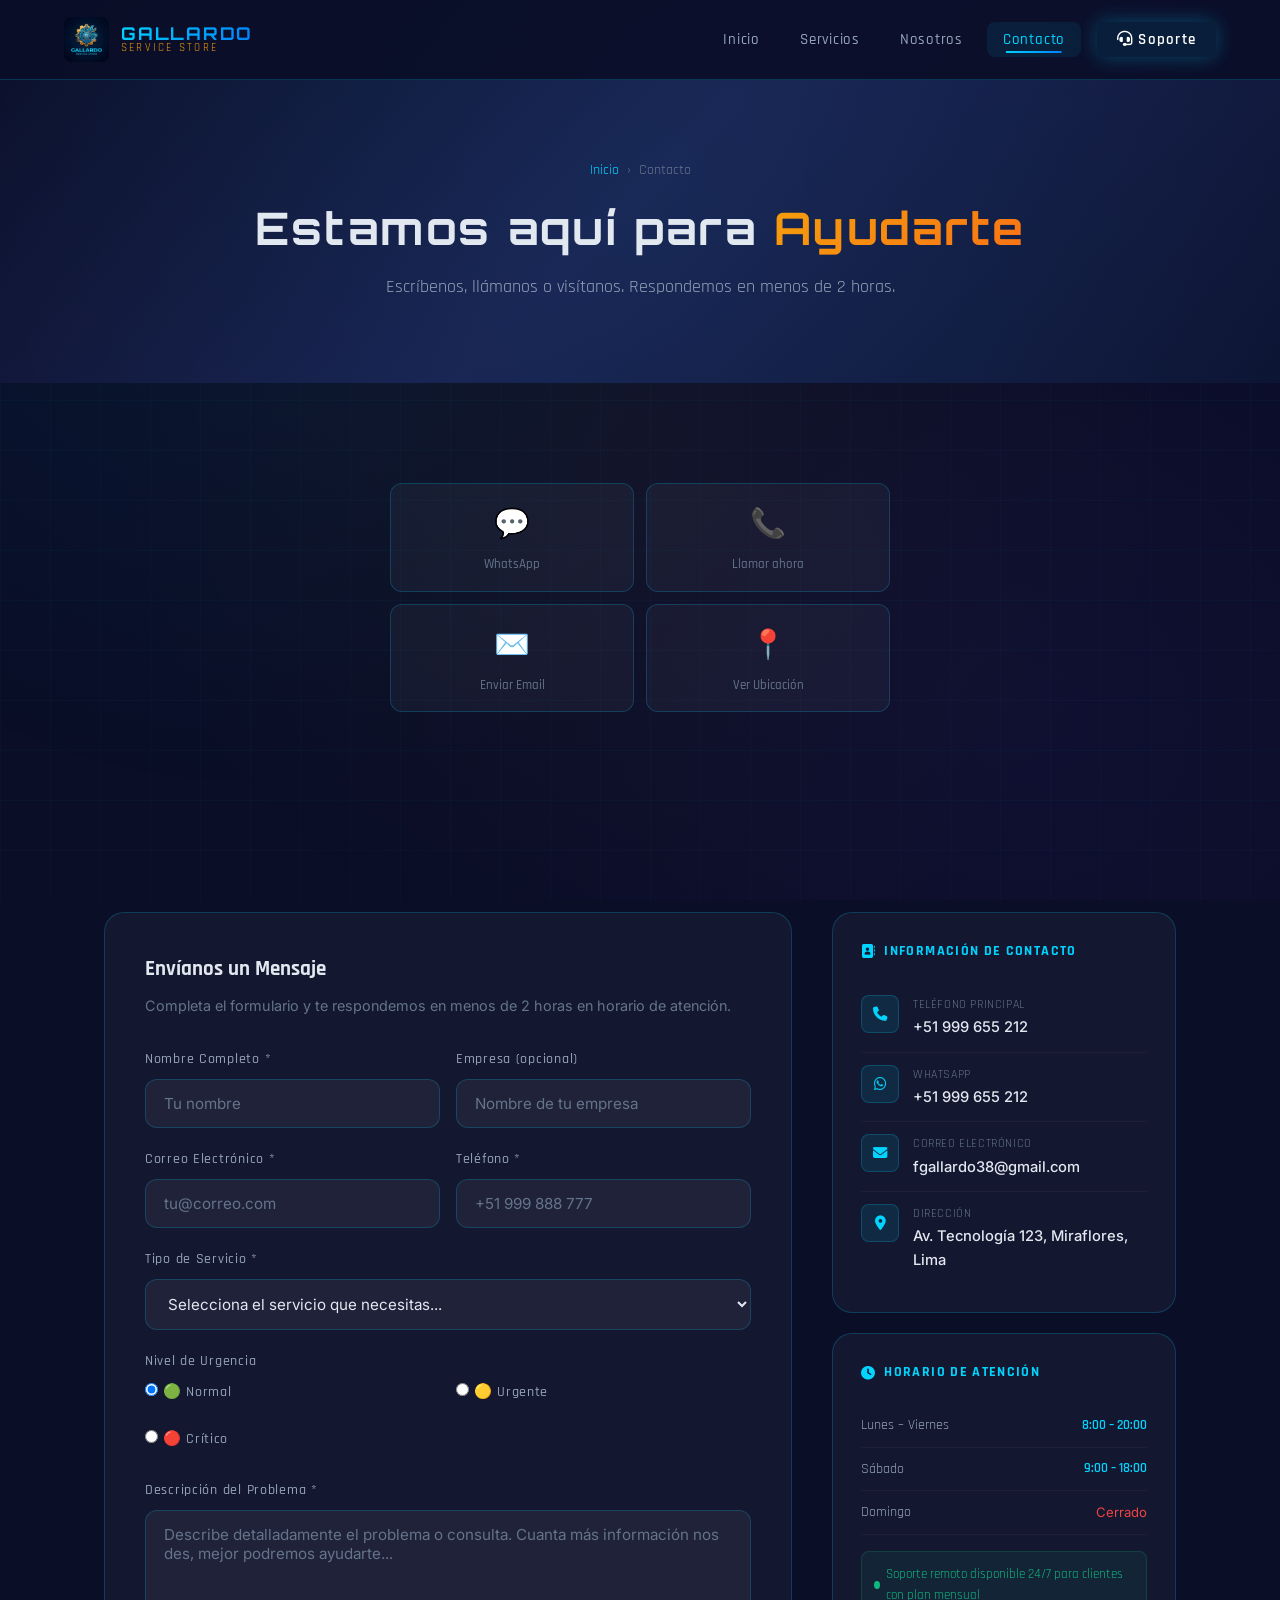
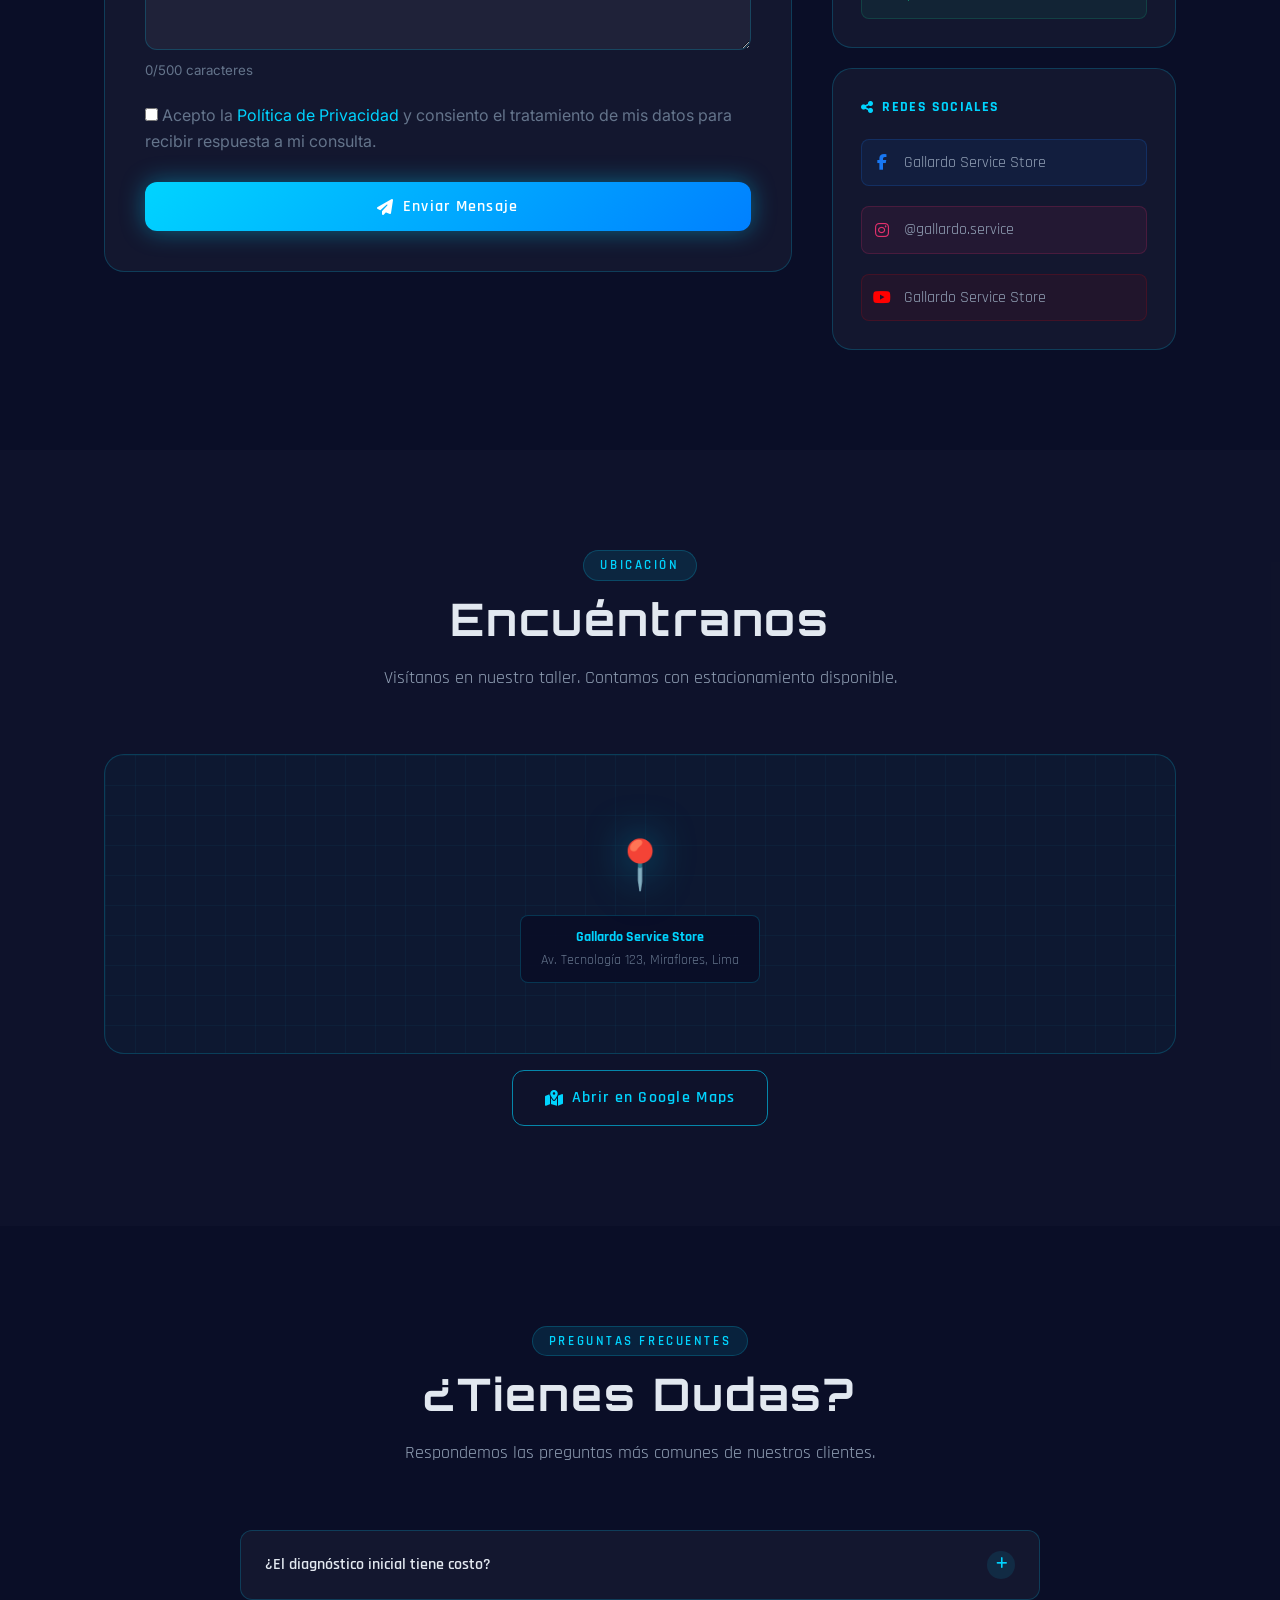
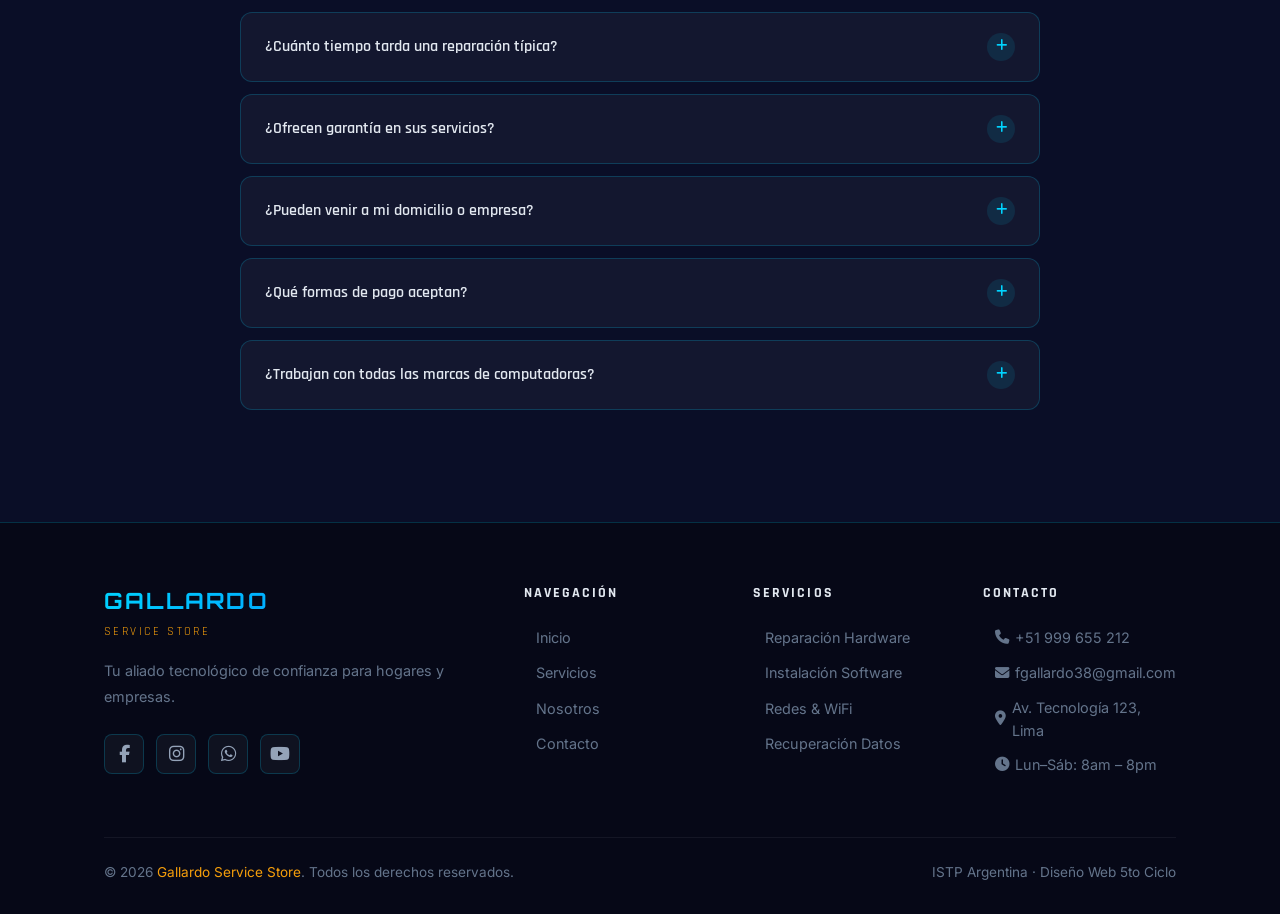
==== contacto.html @ 1d062c8d "v1.0" ====
<!DOCTYPE html>
<html lang="es">
<head>
  <meta charset="UTF-8">
  <meta name="viewport" content="width=device-width, initial-scale=1.0">
  <meta name="description" content="Contacta a Gallardo Service Store. Formulario de contacto, ubicación, horarios y canales de atención para soporte técnico.">
  <meta name="keywords" content="contacto, soporte técnico, atención al cliente, formulario, ubicación">
  <title>Contacto | Gallardo Service Store</title>
  <link rel="stylesheet" href="css/style.css">
  <link rel="stylesheet" href="https://cdnjs.cloudflare.com/ajax/libs/font-awesome/6.5.0/css/all.min.css">
</head>
<body>

  <!-- ===== NAVBAR ===== -->
  <nav class="navbar" id="navbar">
    <a href="index.html" class="nav-logo">
      <img src="img/logo.png" alt="Gallardo Service Store Logo">
      <div class="logo-text">
        <span class="logo-name">GALLARDO</span>
        <span class="logo-sub">Service Store</span>
      </div>
    </a>
    <ul class="nav-menu" id="navMenu">
      <li><a href="index.html"     class="nav-link">Inicio</a></li>
      <li><a href="servicios.html" class="nav-link">Servicios</a></li>
      <li><a href="nosotros.html"  class="nav-link">Nosotros</a></li>
      <li><a href="contacto.html"  class="nav-link active">Contacto</a></li>
      <li><a href="contacto.html"  class="nav-link nav-cta"><i class="fa fa-headset"></i> Soporte</a></li>
    </ul>
    <div class="nav-toggle" id="navToggle">
      <span></span><span></span><span></span>
    </div>
  </nav>

  <!-- ===== PAGE HERO ===== -->
  <section class="page-hero">
    <div class="container page-hero-content">
      <div class="breadcrumb">
        <a href="index.html">Inicio</a>
        <span class="sep">›</span>
        <span>Contacto</span>
      </div>
      <h1 class="section-title hero-title-lg">
        Estamos aquí para <span class="text-gradient-gold">Ayudarte</span>
      </h1>
      <p class="section-desc mt-4">
        Escríbenos, llámanos o visítanos. Respondemos en menos de 2 horas.
      </p>
    </div>
  </section>

  <!-- ===== CANALES RÁPIDOS ===== -->
  <section class="section">
    <div class="container">
      <div class="quick-channels reveal quick-channels-wrapper">
        <a href="https://wa.me/51999655212" class="channel-btn whatsapp" target="_blank">
          <span class="ch-icon">💬</span>
          <span class="ch-label">WhatsApp</span>
        </a>
        <a href="tel:+51999655212" class="channel-btn phone">
          <span class="ch-icon">📞</span>
          <span class="ch-label">Llamar ahora</span>
        </a>
        <a href="mailto:fgallardo38@gmail.com" class="channel-btn email">
          <span class="ch-icon">✉️</span>
          <span class="ch-label">Enviar Email</span>
        </a>
        <a href="#mapa" class="channel-btn maps">
          <span class="ch-icon">📍</span>
          <span class="ch-label">Ver Ubicación</span>
        </a>
      </div>
    </div>
  </section>

  <!-- ===== CONTACTO PRINCIPAL ===== -->
  <section class="section">
    <div class="container">
      <div class="contact-layout">

        <!-- FORMULARIO -->
        <div class="contact-form-card reveal">
          <div id="formContainer">
            <p class="form-title">Envíanos un Mensaje</p>
            <p class="form-subtitle">Completa el formulario y te respondemos en menos de 2 horas en horario de atención.</p>

            <form id="contactForm" novalidate>
              <div class="form-row">
                <div class="form-group">
                  <label class="form-label" for="nombre">Nombre Completo *</label>
                  <input class="form-control" type="text" id="nombre" name="nombre"
                    placeholder="Tu nombre" required autocomplete="name">
                  <small class="error-msg"></small>
                </div>
                <div class="form-group">
                  <label class="form-label" for="empresa">Empresa (opcional)</label>
                  <input class="form-control" type="text" id="empresa" name="empresa"
                    placeholder="Nombre de tu empresa" autocomplete="organization">
                </div>
              </div>

              <div class="form-row">
                <div class="form-group">
                  <label class="form-label" for="email">Correo Electrónico *</label>
                  <input class="form-control" type="email" id="email" name="email"
                    placeholder="tu@correo.com" required autocomplete="email">
                  <small class="error-msg"></small>
                </div>
                <div class="form-group">
                  <label class="form-label" for="telefono">Teléfono *</label>
                  <input class="form-control" type="tel" id="telefono" name="telefono"
                    placeholder="+51 999 888 777" required autocomplete="tel">
                  <small class="error-msg"></small>
                </div>
              </div>

              <div class="form-group">
                <label class="form-label" for="servicio">Tipo de Servicio *</label>
                <select class="form-control" id="servicio" name="servicio" required>
                  <option value="" disabled selected>Selecciona el servicio que necesitas...</option>
                  <option value="hardware">🔧 Reparación de Hardware</option>
                  <option value="software">💿 Instalación / Soporte Software</option>
                  <option value="redes">🌐 Redes y Conectividad</option>
                  <option value="seguridad">🛡️ Ciberseguridad y Antivirus</option>
                  <option value="datos">💾 Recuperación de Datos</option>
                  <option value="mantenimiento">⚙️ Mantenimiento Preventivo</option>
                  <option value="plan">📋 Planes de Soporte Mensual</option>
                  <option value="otro">❓ Otro / Consulta general</option>
                </select>
                <small class="error-msg"></small>
              </div>

              <div class="form-group">
                <label class="form-label" for="urgencia">Nivel de Urgencia</label>
                <div class="form-row" id="urgencia-group">
                  <label class="form-label">
                    <input type="radio" name="urgencia" value="baja" checked>
                    🟢 Normal
                  </label>
                  <label class="form-label">
                    <input type="radio" name="urgencia" value="media">
                    🟡 Urgente
                  </label>
                  <label class="form-label">
                    <input type="radio" name="urgencia" value="alta">
                    🔴 Crítico
                  </label>
                </div>
              </div>

              <div class="form-group">
                <label class="form-label" for="mensaje">Descripción del Problema *</label>
                <textarea class="form-control" id="mensaje" name="mensaje"
                  placeholder="Describe detalladamente el problema o consulta. Cuanta más información nos des, mejor podremos ayudarte..." required rows="5"></textarea>
                <small class="error-msg"></small>
                <small class="text-muted mt-2">
                  <span id="charCount">0</span>/500 caracteres
                </small>
              </div>

              <div class="form-group">
                <input type="checkbox" id="terminos" name="terminos" required>
                <label for="terminos" class="text-muted">
                  Acepto la <a href="#" class="text-blue">Política de Privacidad</a>
                  y consiento el tratamiento de mis datos para recibir respuesta a mi consulta.
                </label>
              </div>

              <button type="submit" class="btn btn-primary btn-full mt-2" id="submitBtn">
                <i class="fa fa-paper-plane"></i> Enviar Mensaje
              </button>
            </form>
          </div>

          <!-- Mensaje de éxito -->
          <div class="form-success" id="formSuccess">
            <span class="success-icon">✅</span>
            <h3>¡Mensaje Enviado!</h3>
            <p>Gracias por contactarnos. Te responderemos en menos de 2 horas en horario de atención.</p>
            <button class="btn btn-secondary mt-6" id="resetFormBtn">
              Enviar otro mensaje
            </button>
          </div>
        </div>

        <!-- SIDEBAR -->
        <div class="contact-sidebar">

          <!-- Info de contacto -->
          <div class="info-card reveal reveal-delay-1">
            <p class="info-card-title"><i class="fa fa-address-book"></i> Información de Contacto</p>

            <div class="contact-item">
              <div class="contact-item-icon"><i class="fa fa-phone"></i></div>
              <div>
                <span class="contact-item-label">Teléfono principal</span>
                <div class="contact-item-value"><a href="tel:+51999655212">+51 999 655 212</a></div>
              </div>
            </div>

            <div class="contact-item">
              <div class="contact-item-icon"><i class="fab fa-whatsapp"></i></div>
              <div>
                <span class="contact-item-label">WhatsApp</span>
                <div class="contact-item-value"><a href="https://wa.me/51999655212">+51 999 655 212</a></div>
              </div>
            </div>

            <div class="contact-item">
              <div class="contact-item-icon"><i class="fa fa-envelope"></i></div>
              <div>
                <span class="contact-item-label">Correo electrónico</span>
                <div class="contact-item-value"><a href="mailto:fgallardo38@gmail.com">fgallardo38@gmail.com</a></div>
              </div>
            </div>

            <div class="contact-item">
              <div class="contact-item-icon"><i class="fa fa-map-marker-alt"></i></div>
              <div>
                <span class="contact-item-label">Dirección</span>
                <div class="contact-item-value">Av. Tecnología 123, Miraflores, Lima</div>
              </div>
            </div>
          </div>

          <!-- Horarios -->
          <div class="info-card reveal reveal-delay-2">
            <p class="info-card-title"><i class="fa fa-clock"></i> Horario de Atención</p>
            <div class="schedule-item">
              <span class="schedule-day">Lunes – Viernes</span>
              <span class="schedule-time">8:00 – 20:00</span>
            </div>
            <div class="schedule-item">
              <span class="schedule-day">Sábado</span>
              <span class="schedule-time">9:00 – 18:00</span>
            </div>
            <div class="schedule-item">
              <span class="schedule-day">Domingo</span>
              <span class="schedule-closed">Cerrado</span>
            </div>
            <div class="notice-box">
              <p class="notice-text">
                <span class="notice-dot"></span>
                Soporte remoto disponible 24/7 para clientes con plan mensual
              </p>
            </div>
          </div>

          <!-- Redes sociales -->
          <div class="info-card reveal reveal-delay-3">
            <p class="info-card-title"><i class="fa fa-share-nodes"></i> Redes Sociales</p>
            <div class="contact-sidebar">
              <a href="#" class="social-card-link social-card-fb">
                <i class="fab fa-facebook-f"></i>
                <span class="schedule-day">Gallardo Service Store</span>
              </a>
              <a href="#" class="social-card-link social-card-ig">
                <i class="fab fa-instagram"></i>
                <span class="schedule-day">@gallardo.service</span>
              </a>
              <a href="#" class="social-card-link social-card-yt">
                <i class="fab fa-youtube"></i>
                <span class="schedule-day">Gallardo Service Store</span>
              </a>
            </div>
          </div>
        </div>
      </div>
    </div>
  </section>

  <!-- ===== MAPA ===== -->
  <section class="section section-alt" id="mapa">
    <div class="container">
      <div class="section-header reveal">
        <span class="section-tag">Ubicación</span>
        <h2 class="section-title">Encuéntranos</h2>
        <p class="section-desc">Visítanos en nuestro taller. Contamos con estacionamiento disponible.</p>
      </div>
      <div class="map-container reveal">
        <div class="map-pin">
          <span class="pin-icon">📍</span>
          <div class="map-pin-label">
            <strong>Gallardo Service Store</strong><br>
            <span class="text-muted">Av. Tecnología 123, Miraflores, Lima</span>
          </div>
        </div>
      </div>
      <div class="text-center mt-4 reveal">
        <a href="https://maps.google.com" target="_blank" class="btn btn-secondary">
          <i class="fa fa-map-location-dot"></i> Abrir en Google Maps
        </a>
      </div>
    </div>
  </section>

  <!-- ===== FAQ ===== -->
  <section class="section">
    <div class="container">
      <div class="section-header reveal">
        <span class="section-tag">Preguntas Frecuentes</span>
        <h2 class="section-title">¿Tienes Dudas?</h2>
        <p class="section-desc">Respondemos las preguntas más comunes de nuestros clientes.</p>
      </div>

      <div class="faq-list reveal">
        <div class="faq-item">
          <div class="faq-question">
            ¿El diagnóstico inicial tiene costo?
            <span class="faq-icon"><i class="fa fa-plus"></i></span>
          </div>
          <div class="faq-answer">
            <p>No, el diagnóstico es completamente gratuito para la primera visita o consulta remota. Solo pagas si decides proceder con la reparación o servicio.</p>
          </div>
        </div>

        <div class="faq-item">
          <div class="faq-question">
            ¿Cuánto tiempo tarda una reparación típica?
            <span class="faq-icon"><i class="fa fa-plus"></i></span>
          </div>
          <div class="faq-answer">
            <p>La mayoría de reparaciones se completan en 24 a 48 horas. Servicios de software como instalación de Windows o eliminación de virus pueden realizarse el mismo día.</p>
          </div>
        </div>

        <div class="faq-item">
          <div class="faq-question">
            ¿Ofrecen garantía en sus servicios?
            <span class="faq-icon"><i class="fa fa-plus"></i></span>
          </div>
          <div class="faq-answer">
            <p>Sí. Todos nuestros servicios cuentan con garantía mínima de 30 días. Los planes mensual incluyen garantía extendida de hasta 90 días. Si el problema regresa, lo resolvemos sin costo adicional.</p>
          </div>
        </div>

        <div class="faq-item">
          <div class="faq-question">
            ¿Pueden venir a mi domicilio o empresa?
            <span class="faq-icon"><i class="fa fa-plus"></i></span>
          </div>
          <div class="faq-answer">
            <p>Sí, ofrecemos servicio a domicilio en Lima Metropolitana. El costo de visita varía según el distrito. También contamos con soporte remoto para resolver muchos problemas sin necesidad de desplazamiento.</p>
          </div>
        </div>

        <div class="faq-item">
          <div class="faq-question">
            ¿Qué formas de pago aceptan?
            <span class="faq-icon"><i class="fa fa-plus"></i></span>
          </div>
          <div class="faq-answer">
            <p>Aceptamos efectivo, transferencia bancaria, Yape, Plin y tarjetas de débito/crédito (Visa, Mastercard). Para servicios corporativos también emitimos facturas con RUC.</p>
          </div>
        </div>

        <div class="faq-item">
          <div class="faq-question">
            ¿Trabajan con todas las marcas de computadoras?
            <span class="faq-icon"><i class="fa fa-plus"></i></span>
          </div>
          <div class="faq-answer">
            <p>Sí, trabajamos con todas las marcas: HP, Dell, Lenovo, ASUS, Acer, Apple, MSI, Samsung y más. Tenemos repuestos certificados y acceso a componentes originales para las marcas más populares.</p>
          </div>
        </div>
      </div>
    </div>
  </section>

  <!-- ===== FOOTER ===== -->
  <footer>
    <div class="container">
      <div class="footer-grid">
        <div class="footer-brand">
          <span class="logo-name">GALLARDO</span>
          <span class="logo-sub">Service Store</span>
          <p class="footer-desc">Tu aliado tecnológico de confianza para hogares y empresas.</p>
          <div class="footer-social">
            <a href="#" class="social-link"><i class="fab fa-facebook-f"></i></a>
            <a href="#" class="social-link"><i class="fab fa-instagram"></i></a>
            <a href="#" class="social-link"><i class="fab fa-whatsapp"></i></a>
            <a href="#" class="social-link"><i class="fab fa-youtube"></i></a>
          </div>
        </div>
        <div>
          <h4 class="footer-heading">Navegación</h4>
          <ul class="footer-links">
            <li><a href="index.html">Inicio</a></li>
            <li><a href="servicios.html">Servicios</a></li>
            <li><a href="nosotros.html">Nosotros</a></li>
            <li><a href="contacto.html">Contacto</a></li>
          </ul>
        </div>
        <div>
          <h4 class="footer-heading">Servicios</h4>
          <ul class="footer-links">
            <li><a href="servicios.html">Reparación Hardware</a></li>
            <li><a href="servicios.html">Instalación Software</a></li>
            <li><a href="servicios.html">Redes & WiFi</a></li>
            <li><a href="servicios.html">Recuperación Datos</a></li>
          </ul>
        </div>
        <div>
          <h4 class="footer-heading">Contacto</h4>
          <ul class="footer-links">
            <li><a href="#"><i class="fa fa-phone"></i> +51 999 655 212</a></li>
            <li><a href="#"><i class="fa fa-envelope"></i> fgallardo38@gmail.com</a></li>
            <li><a href="#"><i class="fa fa-map-marker-alt"></i> Av. Tecnología 123, Lima</a></li>
            <li><a href="#"><i class="fa fa-clock"></i> Lun–Sáb: 8am – 8pm</a></li>
          </ul>
        </div>
      </div>
      <div class="footer-bottom">
        <p>© 2026 <span>Gallardo Service Store</span>. Todos los derechos reservados.</p>
        <p>ISTP Argentina · Diseño Web 5to Ciclo</p>
      </div>
    </div>
  </footer>

  <script src="js/main.js" defer></script>
</body>
</html>
---- css/style.css ----
/* =============================================
   GALLARDO SERVICE STORE - ESTILOS GLOBALES
   Diseño Web - ISTP Argentina
   Herramientas: CSS3, Variables, Flexbox, Grid,
   Animaciones, Media Queries, Pseudoclases,
   Sombras, Degradados
   ============================================= */

/* === IMPORTACIÓN DE FUENTES (Google Fonts) === */
@import url('https://fonts.googleapis.com/css2?family=Orbitron:wght@400;700;900&family=Rajdhani:wght@300;400;500;600;700&family=Inter:wght@300;400;500;600;700&display=swap');

/* === VARIABLES CSS (Custom Properties) === */
:root {
  --color-bg-primary: #0a0e27;
  --color-bg-secondary: #0d1332;
  --color-bg-card: rgba(255, 255, 255, 0.04);
  --color-bg-card-hover: rgba(255, 255, 255, 0.08);
  --color-accent-blue: #00d4ff;
  --color-accent-gold: #f59e0b;
  --color-accent-purple: #7c3aed;
  --color-accent-green: #10b981;
  --color-text-primary: #e2e8f0;
  --color-text-secondary: #94a3b8;
  --color-text-muted: #64748b;
  --color-border: rgba(0, 212, 255, 0.2);
  --color-border-hover: rgba(0, 212, 255, 0.6);
  --shadow-blue: 0 0 30px rgba(0, 212, 255, 0.3);
  --shadow-gold: 0 0 30px rgba(245, 158, 11, 0.3);
  --shadow-card: 0 8px 32px rgba(0, 0, 0, 0.4);
  --gradient-primary: linear-gradient(135deg, #0a0e27 0%, #1a1f4e 50%, #0d1332 100%);
  --gradient-blue: linear-gradient(135deg, #00d4ff, #0080ff);
  --gradient-gold: linear-gradient(135deg, #f59e0b, #f97316);
  --gradient-hero: linear-gradient(135deg, rgba(0,212,255,0.15) 0%, rgba(124,58,237,0.15) 100%);
  --font-heading: 'Orbitron', monospace;
  --font-display: 'Rajdhani', sans-serif;
  --font-body: 'Inter', sans-serif;
  --border-radius: 12px;
  --border-radius-lg: 20px;
  --transition: all 0.3s ease;
  --transition-slow: all 0.6s ease;
  --nav-height: 80px;
}

/* === RESET Y BASE === */
*, *::before, *::after {
  margin: 0;
  padding: 0;
  box-sizing: border-box;
}

html {
  scroll-behavior: smooth;
  font-size: 16px;
}

body {
  font-family: var(--font-body);
  background: var(--color-bg-primary);
  color: var(--color-text-primary);
  line-height: 1.6;
  overflow-x: hidden;
}

/* === TIPOGRAFÍA GLOBAL === */
h1, h2, h3 {
  font-family: var(--font-heading);
  letter-spacing: 0.05em;
  line-height: 1.2;
}

h4, h5, h6 {
  font-family: var(--font-display);
  letter-spacing: 0.03em;
}

a {
  text-decoration: none;
  color: inherit;
  transition: var(--transition);
}

img {
  max-width: 100%;
  height: auto;
  display: block;
}

ul {
  list-style: none;
}

/* === FONDO ANIMADO (Partículas CSS) === */
body::before {
  content: '';
  position: fixed;
  top: 0; left: 0;
  width: 100%; height: 100%;
  background-image:
    radial-gradient(circle at 20% 20%, rgba(0, 212, 255, 0.05) 0%, transparent 50%),
    radial-gradient(circle at 80% 80%, rgba(124, 58, 237, 0.05) 0%, transparent 50%),
    radial-gradient(circle at 50% 50%, rgba(245, 158, 11, 0.03) 0%, transparent 70%);
  pointer-events: none;
  z-index: 0;
}

/* === GRID ANIMADO DE FONDO === */
body::after {
  content: '';
  position: fixed;
  top: 0; left: 0;
  width: 100%; height: 100%;
  background-image:
    linear-gradient(rgba(0, 212, 255, 0.03) 1px, transparent 1px),
    linear-gradient(90deg, rgba(0, 212, 255, 0.03) 1px, transparent 1px);
  background-size: 50px 50px;
  pointer-events: none;
  z-index: 0;
}

/* === NAVBAR === */
.navbar {
  position: fixed;
  top: 0; left: 0; right: 0;
  height: var(--nav-height);
  z-index: 1000;
  display: flex;
  align-items: center;
  justify-content: space-between;
  padding: 0 5%;
  background: rgba(10, 14, 39, 0.9);
  backdrop-filter: blur(20px);
  -webkit-backdrop-filter: blur(20px);
  border-bottom: 1px solid var(--color-border);
  transition: var(--transition);
}

.navbar.scrolled {
  background: rgba(10, 14, 39, 0.98);
  box-shadow: var(--shadow-blue);
}

.nav-logo {
  display: flex;
  align-items: center;
  gap: 12px;
}

.nav-logo img {
  width: 45px;
  height: 45px;
  border-radius: 8px;
  object-fit: cover;
}

.logo-text {
  display: flex;
  flex-direction: column;
  line-height: 1;
}

.logo-name {
  font-family: var(--font-heading);
  font-size: 1.1rem;
  font-weight: 700;
  background: var(--gradient-blue);
  -webkit-background-clip: text;
  -webkit-text-fill-color: transparent;
  background-clip: text;
  letter-spacing: 0.1em;
}

.logo-sub {
  font-family: var(--font-display);
  font-size: 0.7rem;
  color: var(--color-accent-gold);
  letter-spacing: 0.2em;
  text-transform: uppercase;
}

.nav-menu {
  display: flex;
  align-items: center;
  gap: 8px;
}

.nav-link {
  font-family: var(--font-display);
  font-size: 0.95rem;
  font-weight: 500;
  color: var(--color-text-secondary);
  padding: 8px 16px;
  border-radius: 8px;
  letter-spacing: 0.05em;
  position: relative;
  transition: var(--transition);
}

.nav-link::after {
  content: '';
  position: absolute;
  bottom: 4px; left: 50%;
  transform: translateX(-50%);
  width: 0;
  height: 2px;
  background: var(--gradient-blue);
  border-radius: 2px;
  transition: var(--transition);
}

.nav-link:hover,
.nav-link.active {
  color: var(--color-accent-blue);
  background: rgba(0, 212, 255, 0.08);
}

.nav-link:hover::after,
.nav-link.active::after {
  width: 60%;
}

.nav-cta {
  background: var(--gradient-blue);
  color: #fff !important;
  padding: 8px 20px;
  border-radius: 8px;
  font-weight: 600;
  letter-spacing: 0.08em;
  margin-left: 8px;
  box-shadow: 0 0 20px rgba(0, 212, 255, 0.3);
  transition: var(--transition);
}

.nav-cta:hover {
  transform: translateY(-2px);
  box-shadow: 0 0 30px rgba(0, 212, 255, 0.5);
  color: #fff !important;
  background: linear-gradient(135deg, #00e5ff, #0090ff) !important;
}

.nav-cta::after { display: none; }

/* Menú hamburguesa mobile */
.nav-toggle {
  display: none;
  flex-direction: column;
  gap: 5px;
  cursor: pointer;
  padding: 5px;
}

.nav-toggle span {
  width: 25px;
  height: 2px;
  background: var(--color-accent-blue);
  border-radius: 2px;
  transition: var(--transition);
}

.nav-toggle.open span:nth-child(1) {
  transform: rotate(45deg) translate(5px, 5px);
}
.nav-toggle.open span:nth-child(2) {
  opacity: 0;
}
.nav-toggle.open span:nth-child(3) {
  transform: rotate(-45deg) translate(5px, -5px);
}

/* === CLASES UTILITARIAS Y REUTILIZABLES === */
.text-gradient-blue {
  background: var(--gradient-blue);
  -webkit-background-clip: text;
  -webkit-text-fill-color: transparent;
  background-clip: text;
}
.text-gradient-gold {
  background: var(--gradient-gold);
  -webkit-background-clip: text;
  -webkit-text-fill-color: transparent;
  background-clip: text;
}
.text-gold { color: var(--color-accent-gold); }
.text-blue { color: var(--color-accent-blue); }
.text-muted { color: var(--color-text-muted); }
.text-danger { color: #ef4444 !important; }
.text-center { text-align: center; }
.text-left { text-align: left; }
.w-full { width: 100%; }
.btn-full { width: 100%; justify-content: center; }
.mt-2 { margin-top: 8px; }
.mt-4 { margin-top: 16px; }
.mt-6 { margin-top: 24px; }
.mt-10 { margin-top: 40px; }
.mb-4 { margin-bottom: 16px; }
.mb-6 { margin-bottom: 24px; }
.hero-title-lg { font-size: clamp(2rem, 5vw, 3.5rem); }

.card-link {
  color: var(--color-accent-blue);
  font-family: var(--font-display);
  font-size: 0.9rem;
  margin-top: 16px;
  display: inline-flex;
  align-items: center;
  gap: 6px;
}
.avatar-gold { background: var(--gradient-gold) !important; }
.avatar-green { background: linear-gradient(135deg, #10b981, #059669) !important; }
.emoji-glow {
  position: relative;
  z-index: 1;
  filter: drop-shadow(0 0 30px rgba(0, 212, 255, 0.5));
}
.quick-channels-wrapper {
  max-width: 500px;
  margin: 0 auto;
}
.error-msg {
  color: #ef4444;
  font-size: 0.8rem;
  display: none;
  margin-top: 4px;
}
.form-control.input-error {
  border-color: #ef4444 !important;
}
.notice-box {
  margin-top: 16px;
  padding: 12px;
  background: rgba(16, 185, 129, 0.08);
  border: 1px solid rgba(16, 185, 129, 0.2);
  border-radius: 8px;
}
.notice-text {
  font-family: var(--font-display);
  font-size: 0.82rem;
  color: #10b981;
  display: flex;
  align-items: center;
  gap: 6px;
}
.notice-dot {
  display: inline-block;
  width: 8px;
  height: 8px;
  background: #10b981;
  border-radius: 50%;
  animation: blink 1.5s infinite;
}
.social-card-link {
  display: flex;
  align-items: center;
  gap: 12px;
  padding: 10px;
  border-radius: 8px;
  color: var(--color-text-secondary);
  transition: var(--transition);
}
.social-card-fb {
  background: rgba(24, 119, 242, 0.08);
  border: 1px solid rgba(24, 119, 242, 0.2);
}
.social-card-fb:hover { border-color: rgba(24, 119, 242, 0.5); }
.social-card-fb i { color: #1877f2; width: 20px; text-align: center; }

.social-card-ig {
  background: rgba(225, 48, 108, 0.08);
  border: 1px solid rgba(225, 48, 108, 0.2);
}
.social-card-ig:hover { border-color: rgba(225, 48, 108, 0.5); }
.social-card-ig i { color: #e1306c; width: 20px; text-align: center; }

.social-card-yt {
  background: rgba(255, 0, 0, 0.06);
  border: 1px solid rgba(255, 0, 0, 0.15);
}
.social-card-yt:hover { border-color: rgba(255, 0, 0, 0.4); }
.social-card-yt i { color: #ff0000; width: 20px; text-align: center; }


/* === SECCIÓN WRAPPER === */
section {
  position: relative;
  z-index: 1;
}

/* === HERO SECTION === */
.hero {
  min-height: 100vh;
  display: flex;
  align-items: center;
  justify-content: center;
  text-align: center;
  padding: calc(var(--nav-height) + 40px) 5% 80px;
  background: var(--gradient-primary);
  position: relative;
  overflow: hidden;
}

.hero-bg-circle {
  position: absolute;
  border-radius: 50%;
  filter: blur(80px);
  opacity: 0.15;
  animation: pulse-glow 4s ease-in-out infinite alternate;
}

.hero-bg-circle.c1 {
  width: 500px; height: 500px;
  background: var(--color-accent-blue);
  top: -100px; left: -100px;
}

.hero-bg-circle.c2 {
  width: 400px; height: 400px;
  background: var(--color-accent-purple);
  bottom: -100px; right: -50px;
  animation-delay: 2s;
}

.hero-content {
  position: relative;
  z-index: 2;
  max-width: 900px;
}

.hero-badge {
  display: inline-flex;
  align-items: center;
  gap: 8px;
  background: rgba(0, 212, 255, 0.1);
  border: 1px solid var(--color-border);
  border-radius: 50px;
  padding: 6px 20px;
  font-family: var(--font-display);
  font-size: 0.85rem;
  color: var(--color-accent-blue);
  letter-spacing: 0.1em;
  text-transform: uppercase;
  margin-bottom: 24px;
  animation: fadeInDown 0.8s ease;
}

.hero-badge .dot {
  width: 8px; height: 8px;
  background: var(--color-accent-green);
  border-radius: 50%;
  animation: blink 1.5s infinite;
}

.hero-title {
  font-size: clamp(2.5rem, 6vw, 4.5rem);
  font-weight: 900;
  line-height: 1.1;
  margin-bottom: 16px;
  animation: fadeInUp 0.8s ease 0.2s both;
}

.hero-title .gradient-text {
  background: var(--gradient-blue);
  -webkit-background-clip: text;
  -webkit-text-fill-color: transparent;
  background-clip: text;
}

.hero-title .gold-text {
  background: var(--gradient-gold);
  -webkit-background-clip: text;
  -webkit-text-fill-color: transparent;
  background-clip: text;
}

.hero-subtitle {
  font-family: var(--font-display);
  font-size: clamp(1.1rem, 2.5vw, 1.4rem);
  color: var(--color-text-secondary);
  margin-bottom: 40px;
  max-width: 650px;
  margin-left: auto; margin-right: auto;
  animation: fadeInUp 0.8s ease 0.4s both;
}

.hero-buttons {
  display: flex;
  gap: 16px;
  justify-content: center;
  flex-wrap: wrap;
  animation: fadeInUp 0.8s ease 0.6s both;
}

/* === BOTONES === */
.btn {
  display: inline-flex;
  align-items: center;
  gap: 8px;
  padding: 14px 32px;
  border-radius: var(--border-radius);
  font-family: var(--font-display);
  font-size: 1rem;
  font-weight: 600;
  letter-spacing: 0.08em;
  cursor: pointer;
  border: none;
  transition: var(--transition);
  position: relative;
  overflow: hidden;
}

.btn::before {
  content: '';
  position: absolute;
  top: 50%; left: 50%;
  width: 0; height: 0;
  background: rgba(255,255,255,0.1);
  border-radius: 50%;
  transform: translate(-50%, -50%);
  transition: width 0.6s ease, height 0.6s ease;
}

.btn:hover::before {
  width: 300px; height: 300px;
}

.btn-primary {
  background: var(--gradient-blue);
  color: #fff;
  box-shadow: 0 0 25px rgba(0, 212, 255, 0.4);
}

.btn-primary:hover {
  transform: translateY(-3px);
  box-shadow: 0 0 40px rgba(0, 212, 255, 0.6);
}

.btn-secondary {
  background: transparent;
  color: var(--color-accent-blue);
  border: 1px solid var(--color-border-hover);
}

.btn-secondary:hover {
  background: rgba(0, 212, 255, 0.1);
  transform: translateY(-3px);
  box-shadow: var(--shadow-blue);
}

.btn-gold {
  background: var(--gradient-gold);
  color: #fff;
  box-shadow: 0 0 25px rgba(245, 158, 11, 0.4);
}

.btn-gold:hover {
  transform: translateY(-3px);
  box-shadow: 0 0 40px rgba(245, 158, 11, 0.6);
}

/* === ESTADÍSTICAS HERO === */
.hero-stats {
  display: flex;
  justify-content: center;
  gap: 60px;
  margin-top: 60px;
  flex-wrap: wrap;
  animation: fadeInUp 0.8s ease 0.8s both;
}

.stat-item {
  text-align: center;
}

.stat-number {
  font-family: var(--font-heading);
  font-size: 2.5rem;
  font-weight: 900;
  background: var(--gradient-blue);
  -webkit-background-clip: text;
  -webkit-text-fill-color: transparent;
  background-clip: text;
  line-height: 1;
}

.stat-label {
  font-family: var(--font-display);
  font-size: 0.85rem;
  color: var(--color-text-muted);
  text-transform: uppercase;
  letter-spacing: 0.1em;
  margin-top: 4px;
}

/* === SECTION HEADERS === */
.section-header {
  text-align: center;
  margin-bottom: 60px;
}

.section-tag {
  display: inline-block;
  font-family: var(--font-display);
  font-size: 0.8rem;
  font-weight: 600;
  color: var(--color-accent-blue);
  text-transform: uppercase;
  letter-spacing: 0.2em;
  margin-bottom: 12px;
  padding: 4px 16px;
  background: rgba(0, 212, 255, 0.1);
  border-radius: 50px;
  border: 1px solid var(--color-border);
}

.section-title {
  font-size: clamp(1.8rem, 4vw, 2.8rem);
  font-weight: 700;
  color: var(--color-text-primary);
  margin-bottom: 16px;
}

.section-desc {
  font-family: var(--font-display);
  font-size: 1.1rem;
  color: var(--color-text-secondary);
  max-width: 600px;
  margin: 0 auto;
  line-height: 1.8;
}

/* === CARDS === */
.card {
  background: var(--color-bg-card);
  border: 1px solid var(--color-border);
  border-radius: var(--border-radius-lg);
  padding: 32px;
  transition: var(--transition);
  position: relative;
  overflow: hidden;
}

.card::before {
  content: '';
  position: absolute;
  top: 0; left: 0;
  width: 100%; height: 2px;
  background: var(--gradient-blue);
  transform: scaleX(0);
  transition: var(--transition);
}

.card:hover {
  background: var(--color-bg-card-hover);
  border-color: var(--color-border-hover);
  transform: translateY(-8px);
  box-shadow: var(--shadow-card), 0 0 40px rgba(0, 212, 255, 0.1);
}

.card:hover::before {
  transform: scaleX(1);
}

.card-icon {
  width: 60px; height: 60px;
  background: rgba(0, 212, 255, 0.1);
  border: 1px solid var(--color-border);
  border-radius: var(--border-radius);
  display: flex;
  align-items: center;
  justify-content: center;
  font-size: 1.8rem;
  margin-bottom: 20px;
  transition: var(--transition);
}

.card:hover .card-icon {
  background: rgba(0, 212, 255, 0.2);
  box-shadow: 0 0 20px rgba(0, 212, 255, 0.3);
  transform: scale(1.1);
}

.card-title {
  font-size: 1.2rem;
  font-weight: 700;
  color: var(--color-text-primary);
  margin-bottom: 12px;
}

.card-desc {
  font-size: 0.95rem;
  color: var(--color-text-secondary);
  line-height: 1.7;
}

/* === GRIDS === */
.grid-3 {
  display: grid;
  grid-template-columns: repeat(3, 1fr);
  gap: 24px;
}

.grid-4 {
  display: grid;
  grid-template-columns: repeat(4, 1fr);
  gap: 24px;
}

.grid-2 {
  display: grid;
  grid-template-columns: repeat(2, 1fr);
  gap: 40px;
  align-items: center;
}

/* === CONTAINER === */
.container {
  max-width: 1200px;
  margin: 0 auto;
  padding: 0 5%;
}

/* === SECTION SPACING === */
.section {
  padding: 100px 0;
}

.section-alt {
  background: rgba(255,255,255,0.02);
}

/* === FORMULARIOS === */
.form-group {
  margin-bottom: 20px;
}

.form-label {
  display: block;
  font-family: var(--font-display);
  font-size: 0.9rem;
  font-weight: 500;
  color: var(--color-text-secondary);
  margin-bottom: 8px;
  letter-spacing: 0.05em;
}

.form-control {
  width: 100%;
  padding: 14px 18px;
  background: rgba(255,255,255,0.05);
  border: 1px solid var(--color-border);
  border-radius: var(--border-radius);
  color: var(--color-text-primary);
  font-family: var(--font-body);
  font-size: 0.95rem;
  transition: var(--transition);
  outline: none;
}

.form-control:focus {
  border-color: var(--color-accent-blue);
  box-shadow: 0 0 0 3px rgba(0, 212, 255, 0.1);
  background: rgba(255,255,255,0.08);
}

.form-control::placeholder {
  color: var(--color-text-muted);
}

.form-control option {
  background: var(--color-bg-secondary);
  color: var(--color-text-primary);
}

textarea.form-control {
  resize: vertical;
  min-height: 140px;
}

/* === TABLA === */
.table-wrapper {
  overflow-x: auto;
  border-radius: var(--border-radius-lg);
  border: 1px solid var(--color-border);
  box-shadow: var(--shadow-card);
}

table {
  width: 100%;
  border-collapse: collapse;
  font-size: 0.95rem;
}

thead {
  background: rgba(0, 212, 255, 0.1);
}

thead th {
  font-family: var(--font-display);
  font-weight: 600;
  font-size: 0.85rem;
  text-transform: uppercase;
  letter-spacing: 0.1em;
  color: var(--color-accent-blue);
  padding: 16px 20px;
  text-align: left;
  border-bottom: 1px solid var(--color-border);
}

tbody tr {
  border-bottom: 1px solid rgba(255,255,255,0.05);
  transition: var(--transition);
}

tbody tr:last-child {
  border-bottom: none;
}

tbody tr:hover {
  background: rgba(0, 212, 255, 0.05);
}

tbody td {
  padding: 16px 20px;
  color: var(--color-text-secondary);
  vertical-align: middle;
}

.badge {
  display: inline-block;
  padding: 4px 12px;
  border-radius: 50px;
  font-size: 0.75rem;
  font-weight: 600;
  font-family: var(--font-display);
  letter-spacing: 0.05em;
}

.badge-green { background: rgba(16,185,129,0.15); color: #10b981; border: 1px solid rgba(16,185,129,0.3); }
.badge-blue  { background: rgba(0,212,255,0.1); color: var(--color-accent-blue); border: 1px solid var(--color-border); }
.badge-gold  { background: rgba(245,158,11,0.1); color: var(--color-accent-gold); border: 1px solid rgba(245,158,11,0.3); }
.badge-red   { background: rgba(239,68,68,0.1); color: #ef4444; border: 1px solid rgba(239,68,68,0.3); }

/* === FOOTER === */
footer {
  background: rgba(0,0,0,0.4);
  border-top: 1px solid var(--color-border);
  padding: 60px 0 30px;
  position: relative;
  z-index: 1;
}

.footer-grid {
  display: grid;
  grid-template-columns: 2fr 1fr 1fr 1fr;
  gap: 40px;
  margin-bottom: 50px;
}

.footer-brand .logo-name {
  font-size: 1.4rem;
  display: block;
  margin-bottom: 4px;
}

.footer-brand .logo-sub {
  font-size: 0.75rem;
  display: block;
  margin-bottom: 16px;
}

.footer-desc {
  font-size: 0.9rem;
  color: var(--color-text-muted);
  line-height: 1.8;
  margin-bottom: 24px;
}

.footer-social {
  display: flex;
  gap: 12px;
}

.social-link {
  width: 40px; height: 40px;
  background: var(--color-bg-card);
  border: 1px solid var(--color-border);
  border-radius: 8px;
  display: flex;
  align-items: center;
  justify-content: center;
  font-size: 1.1rem;
  color: var(--color-text-secondary);
  transition: var(--transition);
}

.social-link:hover {
  background: rgba(0, 212, 255, 0.1);
  border-color: var(--color-border-hover);
  color: var(--color-accent-blue);
  transform: translateY(-3px);
  box-shadow: var(--shadow-blue);
}

.footer-heading {
  font-family: var(--font-display);
  font-size: 0.85rem;
  font-weight: 700;
  color: var(--color-text-primary);
  text-transform: uppercase;
  letter-spacing: 0.15em;
  margin-bottom: 20px;
}

.footer-links li {
  margin-bottom: 10px;
}

.footer-links a {
  font-size: 0.9rem;
  color: var(--color-text-muted);
  transition: var(--transition);
  display: flex;
  align-items: center;
  gap: 6px;
}

.footer-links a::before {
  content: '›';
  color: var(--color-accent-blue);
  font-size: 1rem;
  opacity: 0;
  transition: var(--transition);
}

.footer-links a:hover {
  color: var(--color-accent-blue);
  padding-left: 4px;
}

.footer-links a:hover::before {
  opacity: 1;
}

.footer-bottom {
  border-top: 1px solid rgba(255,255,255,0.06);
  padding-top: 24px;
  display: flex;
  justify-content: space-between;
  align-items: center;
  flex-wrap: wrap;
  gap: 12px;
}

.footer-bottom p {
  font-size: 0.85rem;
  color: var(--color-text-muted);
}

.footer-bottom span {
  color: var(--color-accent-gold);
}

/* === ANIMACIONES === */
@keyframes fadeInDown {
  from { opacity: 0; transform: translateY(-20px); }
  to   { opacity: 1; transform: translateY(0); }
}

@keyframes fadeInUp {
  from { opacity: 0; transform: translateY(30px); }
  to   { opacity: 1; transform: translateY(0); }
}

@keyframes fadeIn {
  from { opacity: 0; }
  to   { opacity: 1; }
}

@keyframes pulse-glow {
  from { opacity: 0.1; transform: scale(1); }
  to   { opacity: 0.2; transform: scale(1.1); }
}

@keyframes blink {
  0%, 100% { opacity: 1; }
  50%       { opacity: 0.3; }
}

@keyframes spin {
  from { transform: rotate(0deg); }
  to   { transform: rotate(360deg); }
}

@keyframes float {
  0%, 100% { transform: translateY(0); }
  50%       { transform: translateY(-12px); }
}

@keyframes slideInLeft {
  from { opacity: 0; transform: translateX(-40px); }
  to   { opacity: 1; transform: translateX(0); }
}

@keyframes slideInRight {
  from { opacity: 0; transform: translateX(40px); }
  to   { opacity: 1; transform: translateX(0); }
}

/* Clase utilitaria de animación */
.animate-float { animation: float 3s ease-in-out infinite; }
.animate-spin  { animation: spin 10s linear infinite; }

/* === Reveal on scroll === */
.reveal {
  opacity: 0;
  transform: translateY(30px);
  transition: opacity 0.7s ease, transform 0.7s ease;
}
.reveal.visible {
  opacity: 1;
  transform: none;
}
.reveal-delay-1 { transition-delay: 0.1s; }
.reveal-delay-2 { transition-delay: 0.2s; }
.reveal-delay-3 { transition-delay: 0.3s; }
.reveal-delay-4 { transition-delay: 0.4s; }

/* === PROGRESS BARS === */
.progress-bar-wrap {
  background: rgba(255,255,255,0.06);
  border-radius: 50px;
  height: 8px;
  overflow: hidden;
  margin-top: 8px;
}

.progress-bar {
  height: 100%;
  border-radius: 50px;
  background: var(--gradient-blue);
  width: 0;
  transition: width 1.2s ease;
  box-shadow: 0 0 10px rgba(0,212,255,0.4);
}

/* === TIMELINE === */
.timeline {
  position: relative;
  padding-left: 30px;
}

.timeline::before {
  content: '';
  position: absolute;
  left: 0; top: 0; bottom: 0;
  width: 2px;
  background: var(--gradient-blue);
  border-radius: 2px;
}

.timeline-item {
  position: relative;
  padding-bottom: 32px;
}

.timeline-item::before {
  content: '';
  position: absolute;
  left: -37px; top: 4px;
  width: 14px; height: 14px;
  background: var(--color-accent-blue);
  border-radius: 50%;
  border: 3px solid var(--color-bg-primary);
  box-shadow: 0 0 12px rgba(0,212,255,0.5);
}

.timeline-date {
  font-family: var(--font-display);
  font-size: 0.8rem;
  color: var(--color-accent-blue);
  text-transform: uppercase;
  letter-spacing: 0.1em;
  margin-bottom: 4px;
}

.timeline-title {
  font-size: 1rem;
  font-weight: 600;
  color: var(--color-text-primary);
  margin-bottom: 6px;
}

.timeline-desc {
  font-size: 0.9rem;
  color: var(--color-text-muted);
}

/* === RESPONSIVE === */
@media (max-width: 1024px) {
  .grid-4 { grid-template-columns: repeat(2, 1fr); }
  .footer-grid { grid-template-columns: 1fr 1fr; }
}

@media (max-width: 768px) {
  :root { --nav-height: 70px; }

  .nav-menu {
    position: fixed;
    top: var(--nav-height); left: 0; right: 0;
    background: rgba(10, 14, 39, 0.98);
    backdrop-filter: blur(20px);
    flex-direction: column;
    padding: 20px;
    gap: 4px;
    border-bottom: 1px solid var(--color-border);
    transform: translateY(-100%);
    opacity: 0;
    transition: var(--transition);
    pointer-events: none;
    z-index: 999;
  }

  .nav-menu.open {
    transform: translateY(0);
    opacity: 1;
    pointer-events: all;
  }

  .nav-link { width: 100%; text-align: center; }
  .nav-cta { width: 100%; text-align: center; margin-left: 0; }
  .nav-toggle { display: flex; }

  .grid-3,
  .grid-2 { grid-template-columns: 1fr; }

  .hero-stats { gap: 30px; }
  .footer-grid { grid-template-columns: 1fr; }
  .footer-bottom { flex-direction: column; text-align: center; }
}

@media (max-width: 480px) {
  .hero-buttons { flex-direction: column; align-items: center; }
  .btn { width: 100%; justify-content: center; }
}

/* =============================================
   ESTILOS ESPECÍFICOS DE PÁGINAS HTML
   ============================================= */

/* === PAGE HERO & BREADCRUMB === */
.page-hero {
  padding: calc(var(--nav-height) + 80px) 0 80px;
  background: var(--gradient-primary);
  text-align: center;
  position: relative;
  overflow: hidden;
}
.page-hero::before {
  content: '';
  position: absolute;
  top: -50%; left: -50%;
  width: 200%; height: 200%;
  background: radial-gradient(circle at center, rgba(0,212,255,0.06) 0%, transparent 60%);
}
.page-hero-content { position: relative; z-index: 1; }
.breadcrumb {
  display: flex;
  justify-content: center;
  align-items: center;
  gap: 8px;
  margin-bottom: 20px;
  font-family: var(--font-display);
  font-size: 0.85rem;
  color: var(--color-text-muted);
}
.breadcrumb a { color: var(--color-accent-blue); }
.breadcrumb .sep { color: var(--color-text-muted); }

/* === INICIO (INDEX.HTML) === */
.floating-icons {
  position: absolute;
  width: 100%; height: 100%;
  top: 0; left: 0;
  pointer-events: none;
  overflow: hidden;
}
.floating-icon {
  position: absolute;
  font-size: 2rem;
  opacity: 0.05;
  animation: float 6s ease-in-out infinite;
  color: var(--color-accent-blue);
}
.floating-icon:nth-child(1) { top:15%; left:8%;  animation-delay:0s;   font-size:2.5rem; }
.floating-icon:nth-child(2) { top:70%; left:5%;  animation-delay:1s;   font-size:1.8rem; }
.floating-icon:nth-child(3) { top:30%; right:8%; animation-delay:2s;   font-size:2.2rem; }
.floating-icon:nth-child(4) { top:75%; right:6%; animation-delay:0.5s; font-size:2rem;   }
.floating-icon:nth-child(5) { top:50%; left:50%; animation-delay:1.5s; font-size:1.6rem; }

.quick-services {
  display: grid;
  grid-template-columns: repeat(6, 1fr);
  gap: 16px;
  margin-top: 60px;
}
.qs-item {
  display: flex;
  flex-direction: column;
  align-items: center;
  gap: 8px;
  padding: 20px 10px;
  background: var(--color-bg-card);
  border: 1px solid var(--color-border);
  border-radius: var(--border-radius);
  transition: var(--transition);
  cursor: pointer;
  text-align: center;
}
.qs-item:hover {
  background: rgba(0,212,255,0.1);
  border-color: var(--color-border-hover);
  transform: translateY(-5px);
}
.qs-icon { font-size: 1.8rem; }
.qs-label {
  font-family: var(--font-display);
  font-size: 0.75rem;
  color: var(--color-text-muted);
  font-weight: 500;
}

.services-section { padding: 100px 0; }

.pricing-grid {
  display: grid;
  grid-template-columns: repeat(3, 1fr);
  gap: 24px;
  margin-top: 20px;
}
.pricing-card {
  background: var(--color-bg-card);
  border: 1px solid var(--color-border);
  border-radius: var(--border-radius-lg);
  padding: 40px 32px;
  text-align: center;
  transition: var(--transition);
  position: relative;
  overflow: hidden;
}
.pricing-card.featured {
  border-color: var(--color-accent-blue);
  background: rgba(0,212,255,0.06);
  transform: scale(1.05);
  box-shadow: var(--shadow-blue);
}
.pricing-card:hover {
  transform: translateY(-8px) scale(1.02);
  border-color: var(--color-border-hover);
  box-shadow: var(--shadow-card);
}
.pricing-card.featured:hover {
  transform: translateY(-8px) scale(1.07);
}
.popular-badge {
  position: absolute;
  top: 16px; right: 16px;
  background: var(--gradient-blue);
  color: #fff;
  font-family: var(--font-display);
  font-size: 0.7rem;
  font-weight: 700;
  text-transform: uppercase;
  letter-spacing: 0.1em;
  padding: 4px 12px;
  border-radius: 50px;
}
.plan-name {
  font-family: var(--font-display);
  font-size: 1rem;
  color: var(--color-text-muted);
  text-transform: uppercase;
  letter-spacing: 0.15em;
  margin-bottom: 20px;
}
.plan-price {
  font-family: var(--font-heading);
  font-size: 3rem;
  font-weight: 900;
  color: var(--color-text-primary);
  line-height: 1;
  margin-bottom: 4px;
}
.plan-price span {
  font-size: 1.2rem;
  color: var(--color-text-muted);
  font-family: var(--font-display);
  font-weight: 400;
}
.plan-unit {
  font-family: var(--font-display);
  font-size: 0.85rem;
  color: var(--color-text-muted);
  margin-bottom: 30px;
}
.plan-features {
  text-align: left;
  margin-bottom: 30px;
}
.plan-features li {
  display: flex;
  align-items: center;
  gap: 10px;
  font-size: 0.9rem;
  color: var(--color-text-secondary);
  padding: 8px 0;
  border-bottom: 1px solid rgba(255,255,255,0.04);
}
.plan-features li .fa-check { color: var(--color-accent-green); }
.plan-features li .fa-times { color: #ef4444; opacity: 0.5; }

.testimonial-card {
  background: var(--color-bg-card);
  border: 1px solid var(--color-border);
  border-radius: var(--border-radius-lg);
  padding: 32px;
  transition: var(--transition);
}
.testimonial-card:hover {
  border-color: var(--color-border-hover);
  transform: translateY(-5px);
}
.testimonial-stars {
  color: var(--color-accent-gold);
  font-size: 1.1rem;
  margin-bottom: 16px;
}
.testimonial-text {
  font-size: 0.95rem;
  color: var(--color-text-secondary);
  line-height: 1.8;
  margin-bottom: 24px;
  font-style: italic;
}
.testimonial-author {
  display: flex;
  align-items: center;
  gap: 12px;
}
.author-avatar {
  width: 45px; height: 45px;
  border-radius: 50%;
  background: var(--gradient-blue);
  display: flex;
  align-items: center;
  justify-content: center;
  font-family: var(--font-heading);
  font-size: 1rem;
  font-weight: 700;
  color: #fff;
  flex-shrink: 0;
}
.author-info .name {
  font-family: var(--font-display);
  font-weight: 600;
  color: var(--color-text-primary);
  font-size: 0.95rem;
}
.author-info .role {
  font-size: 0.8rem;
  color: var(--color-text-muted);
}

.cta-banner {
  background: linear-gradient(135deg, rgba(0,212,255,0.1), rgba(124,58,237,0.1));
  border: 1px solid var(--color-border);
  border-radius: var(--border-radius-lg);
  padding: 70px 50px;
  text-align: center;
  position: relative;
  overflow: hidden;
}
.cta-banner::before {
  content: '';
  position: absolute;
  inset: 0;
  background: radial-gradient(circle at center, rgba(0,212,255,0.05) 0%, transparent 70%);
}
.cta-title {
  font-size: 2.2rem;
  margin-bottom: 16px;
  position: relative;
}
.cta-desc {
  font-family: var(--font-display);
  font-size: 1.1rem;
  color: var(--color-text-secondary);
  margin-bottom: 32px;
  position: relative;
}
.cta-buttons {
  display: flex;
  gap: 16px;
  justify-content: center;
  flex-wrap: wrap;
  position: relative;
}

/* === NOSOTROS (NOSOTROS.HTML) === */
.mv-grid {
  display: grid;
  grid-template-columns: repeat(3, 1fr);
  gap: 24px;
}
.mv-card {
  text-align: center;
  padding: 40px 28px;
  background: var(--color-bg-card);
  border: 1px solid var(--color-border);
  border-radius: var(--border-radius-lg);
  transition: var(--transition);
  position: relative;
  overflow: hidden;
}
.mv-card::before {
  content: '';
  position: absolute;
  bottom: 0; left: 0; right: 0;
  height: 3px;
  background: var(--gradient-blue);
  transform: scaleX(0);
  transition: var(--transition);
}
.mv-card:hover { transform: translateY(-8px); border-color: var(--color-border-hover); }
.mv-card:hover::before { transform: scaleX(1); }
.mv-emoji { font-size: 3rem; margin-bottom: 20px; }
.mv-title {
  font-family: var(--font-display);
  font-size: 1.2rem; font-weight: 700;
  color: var(--color-accent-blue);
  text-transform: uppercase; letter-spacing: 0.1em;
  margin-bottom: 16px;
}
.mv-text {
  font-size: 0.95rem; color: var(--color-text-secondary); line-height: 1.8;
}

.about-split {
  display: grid;
  grid-template-columns: 1fr 1fr;
  gap: 60px;
  align-items: center;
}
.about-image-box {
  position: relative;
  border-radius: var(--border-radius-lg);
  overflow: hidden;
}
.about-image-box .tech-visual {
  width: 100%;
  aspect-ratio: 4/3;
  background: linear-gradient(135deg, rgba(0,212,255,0.1), rgba(124,58,237,0.15));
  border: 1px solid var(--color-border);
  border-radius: var(--border-radius-lg);
  display: flex;
  align-items: center;
  justify-content: center;
  font-size: 8rem;
  position: relative;
  overflow: hidden;
}
.about-image-box .tech-visual::before {
  content: '';
  position: absolute;
  inset: 0;
  background-image:
    linear-gradient(rgba(0,212,255,0.05) 1px, transparent 1px),
    linear-gradient(90deg, rgba(0,212,255,0.05) 1px, transparent 1px);
  background-size: 30px 30px;
}
.badge-float {
  position: absolute;
  background: rgba(10,14,39,0.9);
  border: 1px solid var(--color-border);
  border-radius: var(--border-radius);
  padding: 10px 16px;
  font-family: var(--font-display);
}
.badge-float.b1 { bottom: 20px; left: 20px; }
.badge-float.b2 { top: 20px; right: 20px; }
.badge-float .bf-num {
  font-family: var(--font-heading);
  font-size: 1.5rem;
  font-weight: 900;
  background: var(--gradient-blue);
  -webkit-background-clip: text; -webkit-text-fill-color: transparent; background-clip: text;
}
.badge-float .bf-label {
  font-size: 0.75rem; color: var(--color-text-muted); display: block; margin-top: 2px;
}
.about-tag {
  font-family: var(--font-display);
  font-size: 0.8rem; color: var(--color-accent-blue);
  text-transform: uppercase; letter-spacing: 0.2em;
  margin-bottom: 12px; display: block;
}
.about-title {
  font-size: clamp(1.8rem, 3vw, 2.5rem);
  margin-bottom: 20px; line-height: 1.2;
}
.about-desc {
  font-family: var(--font-display);
  font-size: 1rem; color: var(--color-text-secondary); line-height: 1.9; margin-bottom: 30px;
}
.about-skills { margin-bottom: 32px; }
.skill-item { margin-bottom: 18px; }
.skill-header {
  display: flex; justify-content: space-between; align-items: center;
  margin-bottom: 6px;
}
.skill-name {
  font-family: var(--font-display); font-size: 0.9rem; color: var(--color-text-primary); font-weight: 500;
}
.skill-pct {
  font-family: var(--font-heading); font-size: 0.85rem; color: var(--color-accent-blue); font-weight: 700;
}

.team-grid {
  display: grid;
  grid-template-columns: repeat(4, 1fr);
  gap: 24px;
}
.team-card {
  background: var(--color-bg-card);
  border: 1px solid var(--color-border);
  border-radius: var(--border-radius-lg);
  padding: 32px 24px;
  text-align: center;
  transition: var(--transition);
}
.team-card:hover {
  border-color: var(--color-border-hover);
  transform: translateY(-8px);
  box-shadow: var(--shadow-card), 0 0 30px rgba(0,212,255,0.1);
}
.team-avatar {
  width: 90px; height: 90px;
  border-radius: 50%;
  display: flex; align-items: center; justify-content: center;
  font-family: var(--font-heading);
  font-weight: 900; color: #fff;
  margin: 0 auto 20px;
  border: 3px solid var(--color-border);
  transition: var(--transition);
  font-size: 2.5rem;
}
.team-card:hover .team-avatar {
  border-color: var(--color-accent-blue);
  box-shadow: 0 0 20px rgba(0,212,255,0.3);
}
.team-name {
  font-family: var(--font-display);
  font-size: 1.05rem; font-weight: 700; color: var(--color-text-primary); margin-bottom: 4px;
}
.team-role {
  font-size: 0.82rem; color: var(--color-accent-blue);
  text-transform: uppercase; letter-spacing: 0.1em; margin-bottom: 16px;
  font-family: var(--font-display);
}
.team-desc { font-size: 0.88rem; color: var(--color-text-muted); line-height: 1.7; margin-bottom: 20px; }
.team-certs {
  display: flex; flex-wrap: wrap; gap: 6px; justify-content: center;
}
.cert-tag {
  background: rgba(0,212,255,0.08);
  border: 1px solid var(--color-border);
  border-radius: 50px;
  padding: 3px 10px;
  font-size: 0.7rem;
  color: var(--color-text-muted);
  font-family: var(--font-display);
}

.values-grid {
  display: grid;
  grid-template-columns: repeat(3, 1fr);
  gap: 24px;
}
.value-card {
  display: flex; gap: 16px; align-items: flex-start;
  background: var(--color-bg-card);
  border: 1px solid var(--color-border);
  border-radius: var(--border-radius);
  padding: 24px;
  transition: var(--transition);
}
.value-card:hover { border-color: var(--color-border-hover); transform: translateX(4px); }
.value-icon { font-size: 2rem; flex-shrink: 0; }
.value-title {
  font-family: var(--font-display); font-size: 1rem; font-weight: 700;
  color: var(--color-text-primary); margin-bottom: 6px;
}
.value-desc { font-size: 0.88rem; color: var(--color-text-muted); line-height: 1.7; }

.historia-split {
  display: grid; grid-template-columns: 1fr 1fr; gap: 60px; align-items: start;
}

.cert-grid {
  display: grid; grid-template-columns: repeat(4,1fr); gap: 16px;
}
.cert-card {
  background: var(--color-bg-card);
  border: 1px solid var(--color-border);
  border-radius: var(--border-radius);
  padding: 24px 16px;
  text-align: center;
  transition: var(--transition);
}
.cert-card:hover { border-color: var(--color-border-hover); transform: translateY(-5px); }
.cert-icon { font-size: 2.5rem; margin-bottom: 12px; display: block; }
.cert-name { font-family: var(--font-display); font-size: 0.85rem; font-weight: 700; color: var(--color-text-primary); margin-bottom: 4px; }
.cert-org { font-size: 0.75rem; color: var(--color-text-muted); }

/* === SERVICIOS (SERVICIOS.HTML) === */
.filter-bar {
  display: flex;
  justify-content: center;
  gap: 10px;
  flex-wrap: wrap;
  margin-bottom: 50px;
}
.filter-btn {
  padding: 8px 22px;
  background: var(--color-bg-card);
  border: 1px solid var(--color-border);
  border-radius: 50px;
  font-family: var(--font-display);
  font-size: 0.85rem;
  color: var(--color-text-muted);
  cursor: pointer;
  transition: var(--transition);
}
.filter-btn:hover,
.filter-btn.active {
  background: rgba(0,212,255,0.1);
  border-color: var(--color-border-hover);
  color: var(--color-accent-blue);
}

.service-detail-card {
  background: var(--color-bg-card);
  border: 1px solid var(--color-border);
  border-radius: var(--border-radius-lg);
  overflow: hidden;
  transition: var(--transition);
  display: flex;
  flex-direction: column;
}
.service-detail-card:hover {
  border-color: var(--color-border-hover);
  transform: translateY(-8px);
  box-shadow: 0 20px 60px rgba(0,0,0,0.4), 0 0 30px rgba(0,212,255,0.1);
}
.service-card-header {
  padding: 30px 28px 20px;
  border-bottom: 1px solid rgba(255,255,255,0.04);
  display: flex;
  align-items: flex-start;
  gap: 16px;
}
.service-card-icon {
  width: 55px; height: 55px;
  border-radius: var(--border-radius);
  display: flex; align-items: center; justify-content: center;
  font-size: 1.6rem;
  flex-shrink: 0;
}
.icon-blue   { background: rgba(0,212,255,0.1);   border: 1px solid rgba(0,212,255,0.2);   }
.icon-gold   { background: rgba(245,158,11,0.1);  border: 1px solid rgba(245,158,11,0.2);  }
.icon-purple { background: rgba(124,58,237,0.1);  border: 1px solid rgba(124,58,237,0.2);  }
.icon-green  { background: rgba(16,185,129,0.1);  border: 1px solid rgba(16,185,129,0.2);  }
.icon-red    { background: rgba(239,68,68,0.1);   border: 1px solid rgba(239,68,68,0.2);   }
.icon-cyan   { background: rgba(6,182,212,0.1);   border: 1px solid rgba(6,182,212,0.2);   }

.service-card-info h3 {
  font-size: 1.1rem; margin-bottom: 4px;
  font-family: var(--font-display);
  font-weight: 700;
}
.service-card-cat {
  font-family: var(--font-display);
  font-size: 0.75rem;
  color: var(--color-accent-blue);
  text-transform: uppercase;
  letter-spacing: 0.1em;
}
.service-card-body {
  padding: 20px 28px;
  flex: 1;
}
.service-card-desc {
  font-size: 0.92rem;
  color: var(--color-text-secondary);
  line-height: 1.75;
  margin-bottom: 16px;
}
.service-features {
  margin-top: 12px;
}
.service-features li {
  display: flex;
  align-items: center;
  gap: 8px;
  font-size: 0.88rem;
  color: var(--color-text-secondary);
  padding: 5px 0;
}
.service-features li i { color: var(--color-accent-green); font-size: 0.75rem; }

.service-card-footer {
  padding: 16px 28px 24px;
  display: flex;
  align-items: center;
  justify-content: space-between;
  border-top: 1px solid rgba(255,255,255,0.04);
}
.service-price {
  font-family: var(--font-heading);
  font-size: 1.4rem;
  font-weight: 700;
  color: var(--color-text-primary);
}
.service-price-unit {
  font-family: var(--font-display);
  font-size: 0.8rem;
  color: var(--color-text-muted);
  display: block;
  margin-top: -2px;
}
.service-time {
  display: flex;
  align-items: center;
  gap: 6px;
  font-family: var(--font-display);
  font-size: 0.85rem;
  color: var(--color-text-muted);
}

.comparison-section { padding: 100px 0; }
.yes { color: var(--color-accent-green); font-size: 1.1rem; }
.no  { color: #ef4444; opacity: 0.5; font-size: 1.1rem; }

.process-grid {
  display: grid;
  grid-template-columns: repeat(5, 1fr);
  gap: 0;
  position: relative;
  align-items: start;
}
.process-grid::before {
  content: '';
  position: absolute;
  top: 35px;
  left: calc(10% + 10px);
  right: calc(10% + 10px);
  height: 2px;
  background: linear-gradient(90deg, var(--color-accent-blue), var(--color-accent-purple), var(--color-accent-gold));
}
.process-step {
  display: flex;
  flex-direction: column;
  align-items: center;
  text-align: center;
  padding: 0 10px;
  position: relative;
}
.process-num {
  width: 70px; height: 70px;
  border-radius: 50%;
  background: var(--gradient-blue);
  display: flex; align-items: center; justify-content: center;
  font-family: var(--font-heading);
  font-size: 1.3rem;
  font-weight: 900;
  color: #fff;
  margin-bottom: 20px;
  box-shadow: 0 0 25px rgba(0,212,255,0.4);
  position: relative;
  z-index: 1;
}
.process-step:nth-child(3) .process-num { background: linear-gradient(135deg, #7c3aed, #4f46e5); box-shadow: 0 0 25px rgba(124,58,237,0.4); }
.process-step:nth-child(5) .process-num { background: var(--gradient-gold); box-shadow: 0 0 25px rgba(245,158,11,0.4); }
.process-title {
  font-family: var(--font-display);
  font-size: 0.9rem;
  font-weight: 700;
  color: var(--color-text-primary);
  margin-bottom: 8px;
}
.process-desc {
  font-size: 0.8rem;
  color: var(--color-text-muted);
  line-height: 1.6;
}

/* === CONTACTO (CONTACTO.HTML) === */
.contact-layout {
  display: grid;
  grid-template-columns: 2fr 1fr;
  gap: 40px;
  align-items: start;
}
.contact-form-card {
  background: var(--color-bg-card);
  border: 1px solid var(--color-border);
  border-radius: var(--border-radius-lg);
  padding: 40px;
}
.form-title {
  font-family: var(--font-display);
  font-size: 1.3rem; font-weight: 700;
  color: var(--color-text-primary);
  margin-bottom: 8px;
}
.form-subtitle {
  font-size: 0.9rem; color: var(--color-text-muted);
  margin-bottom: 30px; line-height: 1.6;
}
.form-row { display: grid; grid-template-columns: 1fr 1fr; gap: 16px; }
.form-success {
  display: none;
  text-align: center;
  padding: 40px 20px;
}
.form-success .success-icon {
  font-size: 4rem; margin-bottom: 16px; display: block;
}
.form-success h3 {
  font-family: var(--font-display); font-size: 1.3rem;
  color: var(--color-accent-green); margin-bottom: 10px;
}
.form-success p { font-size: 0.95rem; color: var(--color-text-muted); }

.contact-sidebar {
  display: flex;
  flex-direction: column;
  gap: 20px;
}
.info-card {
  background: var(--color-bg-card);
  border: 1px solid var(--color-border);
  border-radius: var(--border-radius-lg);
  padding: 28px;
  transition: var(--transition);
}
.info-card:hover { border-color: var(--color-border-hover); }
.info-card-title {
  font-family: var(--font-display);
  font-size: 0.85rem; font-weight: 700;
  text-transform: uppercase; letter-spacing: 0.1em;
  color: var(--color-accent-blue);
  margin-bottom: 20px;
  display: flex; align-items: center; gap: 8px;
}
.contact-item {
  display: flex; align-items: flex-start; gap: 14px;
  padding: 12px 0;
  border-bottom: 1px solid rgba(255,255,255,0.04);
}
.contact-item:last-child { border-bottom: none; }
.contact-item-icon {
  width: 38px; height: 38px;
  background: rgba(0,212,255,0.1);
  border: 1px solid var(--color-border);
  border-radius: 8px;
  display: flex; align-items: center; justify-content: center;
  font-size: 0.9rem; color: var(--color-accent-blue);
  flex-shrink: 0;
}
.contact-item-label {
  font-family: var(--font-display);
  font-size: 0.75rem; color: var(--color-text-muted);
  text-transform: uppercase; letter-spacing: 0.05em;
  display: block; margin-bottom: 2px;
}
.contact-item-value {
  font-size: 0.92rem; color: var(--color-text-primary); font-weight: 500;
}
.contact-item-value a {
  color: var(--color-text-primary);
  transition: var(--transition);
}
.contact-item-value a:hover { color: var(--color-accent-blue); }

.schedule-item {
  display: flex; justify-content: space-between; align-items: center;
  padding: 10px 0;
  border-bottom: 1px solid rgba(255,255,255,0.04);
  font-size: 0.88rem;
}
.schedule-item:last-child { border-bottom: none; }
.schedule-day { color: var(--color-text-secondary); font-family: var(--font-display); }
.schedule-time { color: var(--color-accent-blue); font-family: var(--font-display); font-weight: 600; font-size: 0.82rem; }
.schedule-closed { color: #ef4444; font-size: 0.82rem; }

.quick-channels {
  display: grid; grid-template-columns: 1fr 1fr; gap: 12px;
}
.channel-btn {
  display: flex; flex-direction: column; align-items: center;
  gap: 8px; padding: 16px;
  background: var(--color-bg-card);
  border: 1px solid var(--color-border);
  border-radius: var(--border-radius);
  cursor: pointer; transition: var(--transition);
  text-decoration: none;
  text-align: center;
}
.channel-btn:hover {
  border-color: var(--color-border-hover);
  transform: translateY(-3px);
}
.channel-btn .ch-icon { font-size: 1.8rem; }
.channel-btn .ch-label {
  font-family: var(--font-display); font-size: 0.8rem;
  color: var(--color-text-muted); font-weight: 500;
}
.channel-btn.whatsapp:hover { border-color: rgba(37,211,102,0.5); background: rgba(37,211,102,0.05); }
.channel-btn.phone:hover    { border-color: rgba(0,212,255,0.5);  background: rgba(0,212,255,0.05); }
.channel-btn.email:hover    { border-color: rgba(245,158,11,0.5); background: rgba(245,158,11,0.05); }
.channel-btn.maps:hover     { border-color: rgba(239,68,68,0.5);  background: rgba(239,68,68,0.05); }

.map-container {
  background: rgba(0,212,255,0.03);
  border: 1px solid var(--color-border);
  border-radius: var(--border-radius-lg);
  overflow: hidden;
  height: 300px;
  display: flex; align-items: center; justify-content: center;
  position: relative;
}
.map-container::before {
  content: '';
  position: absolute; inset: 0;
  background-image:
    linear-gradient(rgba(0,212,255,0.04) 1px, transparent 1px),
    linear-gradient(90deg, rgba(0,212,255,0.04) 1px, transparent 1px);
  background-size: 30px 30px;
}
.map-pin {
  position: relative; z-index: 1; text-align: center;
}
.map-pin .pin-icon {
  font-size: 3rem; display: block; margin-bottom: 12px;
  filter: drop-shadow(0 0 20px rgba(0,212,255,0.5));
  animation: float 3s ease-in-out infinite;
}
.map-pin-label {
  font-family: var(--font-display);
  background: rgba(10,14,39,0.9);
  border: 1px solid var(--color-border);
  border-radius: 8px; padding: 10px 20px;
  font-size: 0.9rem; color: var(--color-text-primary);
}
.map-pin-label strong { color: var(--color-accent-blue); }

.faq-list { max-width: 800px; margin: 0 auto; }
.faq-item {
  background: var(--color-bg-card);
  border: 1px solid var(--color-border);
  border-radius: var(--border-radius);
  margin-bottom: 12px;
  overflow: hidden;
  transition: var(--transition);
}
.faq-item:hover { border-color: var(--color-border-hover); }
.faq-question {
  padding: 20px 24px;
  display: flex; justify-content: space-between; align-items: center;
  cursor: pointer;
  font-family: var(--font-display);
  font-size: 1rem; font-weight: 600;
  color: var(--color-text-primary);
  gap: 16px;
}
.faq-icon {
  width: 28px; height: 28px; flex-shrink: 0;
  background: rgba(0,212,255,0.1);
  border-radius: 50%;
  display: flex; align-items: center; justify-content: center;
  color: var(--color-accent-blue); font-size: 0.8rem;
  transition: var(--transition);
}
.faq-item.open .faq-icon { background: var(--gradient-blue); color: #fff; transform: rotate(45deg); }
.faq-answer {
  max-height: 0; overflow: hidden; transition: max-height 0.4s ease, padding 0.3s;
  padding: 0 24px;
}
.faq-answer p {
  font-size: 0.92rem; color: var(--color-text-secondary);
  line-height: 1.8; padding-bottom: 20px;
}
.faq-item.open .faq-answer { max-height: 200px; padding-top: 0; }

/* === MEDIA QUERIES ADICIONALES === */
@media (max-width: 1024px) {
  .quick-services { grid-template-columns: repeat(3, 1fr); }
  .pricing-grid { grid-template-columns: 1fr; }
  .pricing-card.featured { transform: scale(1); }
  .mv-grid, .values-grid { grid-template-columns: 1fr 1fr; }
  .team-grid { grid-template-columns: repeat(2, 1fr); }
  .cert-grid { grid-template-columns: repeat(2, 1fr); }
  .about-split, .historia-split { grid-template-columns: 1fr; }
  .process-grid { grid-template-columns: repeat(3, 1fr); gap: 30px; }
  .process-grid::before { display: none; }
  .contact-layout { grid-template-columns: 1fr; }
}

@media (max-width: 768px) {
  .quick-services { grid-template-columns: repeat(2, 1fr); }
  .cta-banner { padding: 40px 20px; }
  .cta-title { font-size: 1.5rem; }
  .mv-grid { grid-template-columns: 1fr; }
  .team-grid { grid-template-columns: 1fr 1fr; }
  .process-grid { grid-template-columns: 1fr 1fr; }
}

@media (max-width: 600px) {
  .form-row { grid-template-columns: 1fr; }
  .contact-form-card { padding: 24px; }
  .quick-channels { grid-template-columns: 1fr 1fr; }
}

@media (max-width: 480px) {
  .quick-services { grid-template-columns: repeat(3, 1fr); }
  .team-grid { grid-template-columns: 1fr; }
  .cert-grid { grid-template-columns: 1fr 1fr; }
  .values-grid { grid-template-columns: 1fr; }
  .process-grid { grid-template-columns: 1fr; }
}
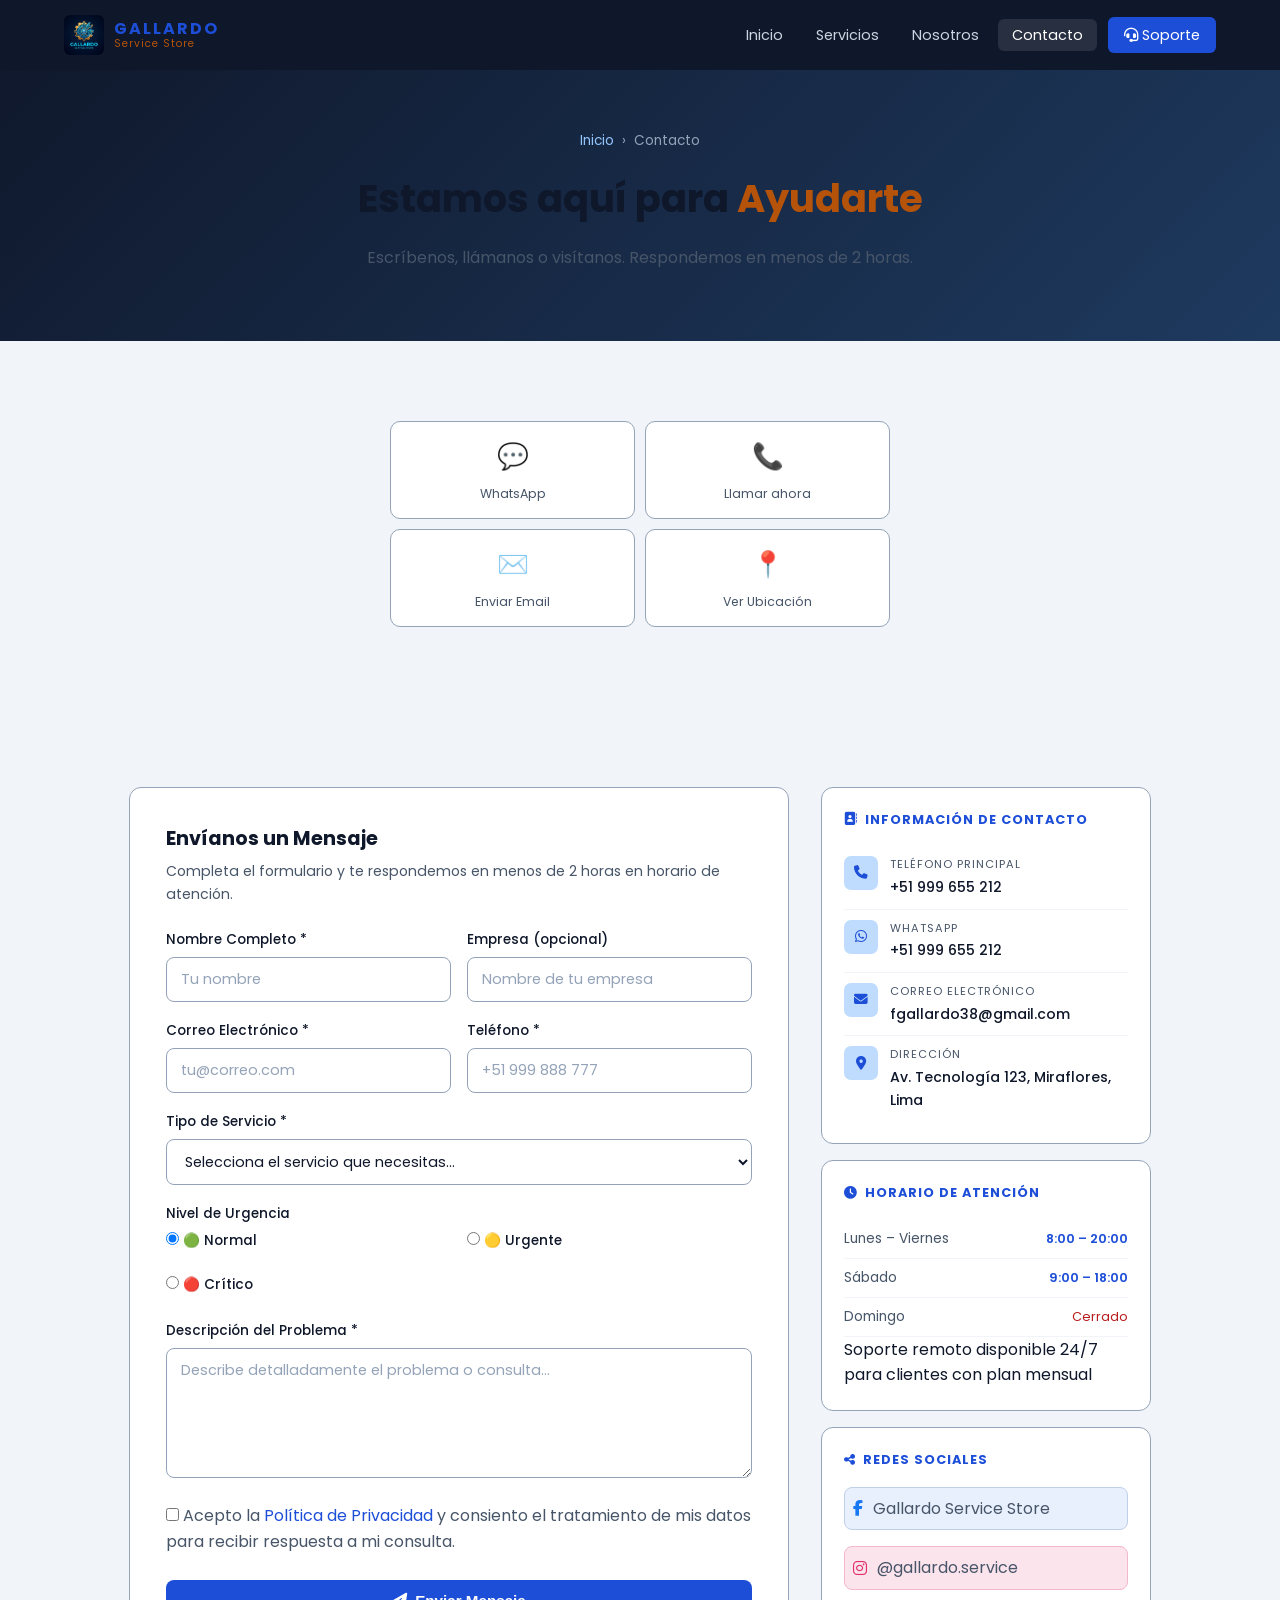
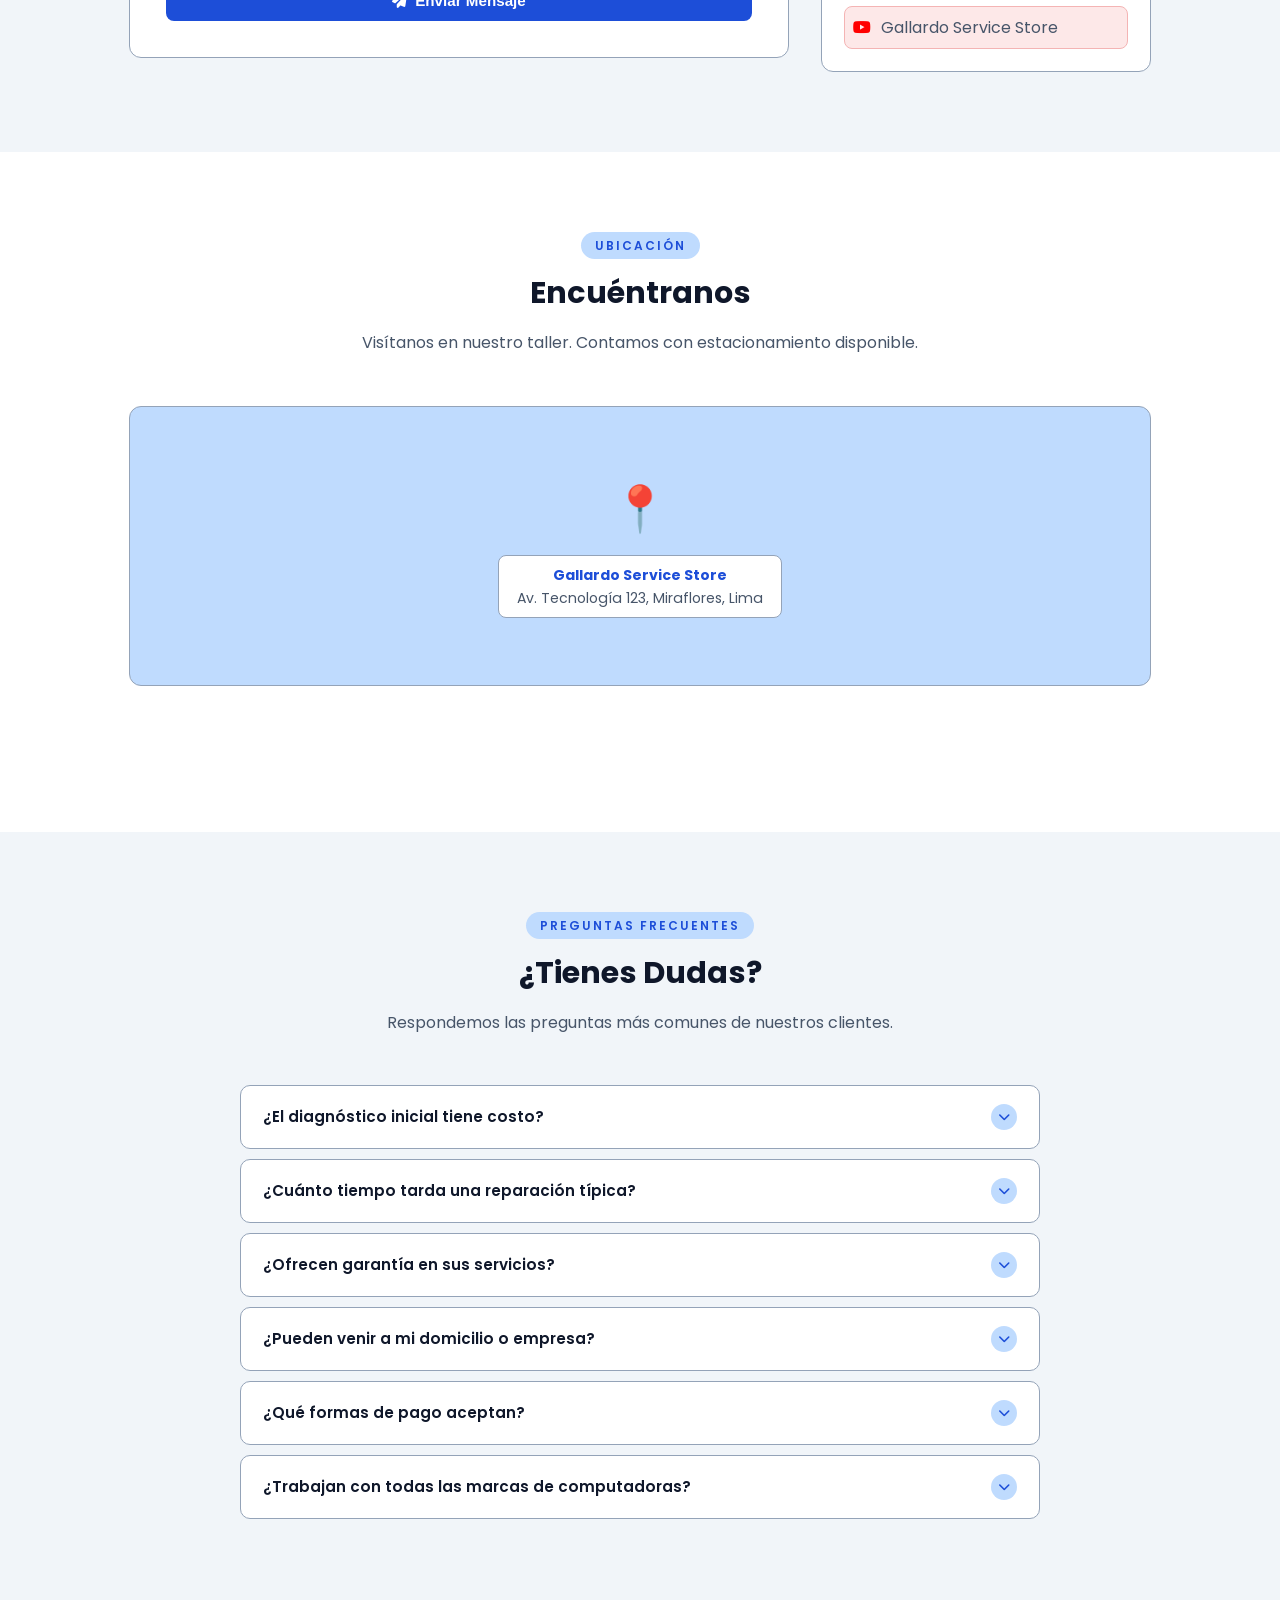
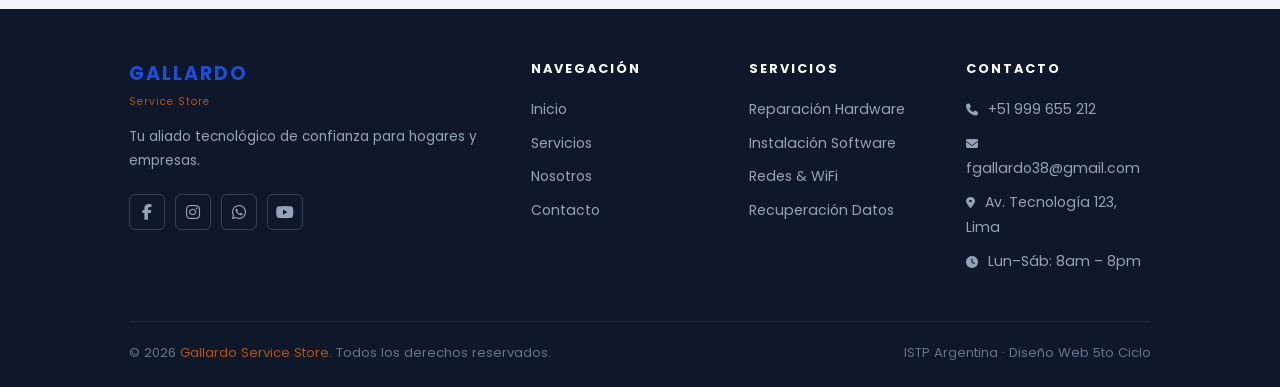
==== commit 49ca6571: "v.2" ====
--- a/contacto.html
+++ b/contacto.html
@@ -11,7 +11,7 @@
 </head>
 <body>
 
-  <!-- ===== NAVBAR ===== -->
+  <!-- Navegación Principal -->
   <nav class="navbar" id="navbar">
     <a href="index.html" class="nav-logo">
       <img src="img/logo.png" alt="Gallardo Service Store Logo">
@@ -20,16 +20,17 @@
         <span class="logo-sub">Service Store</span>
       </div>
     </a>
+    <input type="checkbox" id="nav-toggle-check" class="nav-checkbox">
+    <label for="nav-toggle-check" class="nav-toggle" aria-label="Menú">
+      <span></span><span></span><span></span>
+    </label>
     <ul class="nav-menu" id="navMenu">
-      <li><a href="index.html"     class="nav-link">Inicio</a></li>
+      <li><a href="index.html" class="nav-link">Inicio</a></li>
       <li><a href="servicios.html" class="nav-link">Servicios</a></li>
-      <li><a href="nosotros.html"  class="nav-link">Nosotros</a></li>
-      <li><a href="contacto.html"  class="nav-link active">Contacto</a></li>
-      <li><a href="contacto.html"  class="nav-link nav-cta"><i class="fa fa-headset"></i> Soporte</a></li>
+      <li><a href="nosotros.html" class="nav-link">Nosotros</a></li>
+      <li><a href="contacto.html" class="nav-link active">Contacto</a></li>
+      <li><a href="contacto.html" class="nav-link nav-cta"><i class="fa fa-headset"></i> Soporte</a></li>
     </ul>
-    <div class="nav-toggle" id="navToggle">
-      <span></span><span></span><span></span>
-    </div>
   </nav>
 
   <!-- ===== PAGE HERO ===== -->
@@ -79,18 +80,17 @@
       <div class="contact-layout">
 
         <!-- FORMULARIO -->
-        <div class="contact-form-card reveal">
+        <div class="contact-form-card">
           <div id="formContainer">
             <p class="form-title">Envíanos un Mensaje</p>
             <p class="form-subtitle">Completa el formulario y te respondemos en menos de 2 horas en horario de atención.</p>
 
-            <form id="contactForm" novalidate>
+            <form action="#" method="POST">
               <div class="form-row">
                 <div class="form-group">
                   <label class="form-label" for="nombre">Nombre Completo *</label>
                   <input class="form-control" type="text" id="nombre" name="nombre"
-                    placeholder="Tu nombre" required autocomplete="name">
-                  <small class="error-msg"></small>
+                    placeholder="Tu nombre" required minlength="3" autocomplete="name">
                 </div>
                 <div class="form-group">
                   <label class="form-label" for="empresa">Empresa (opcional)</label>
@@ -104,13 +104,11 @@
                   <label class="form-label" for="email">Correo Electrónico *</label>
                   <input class="form-control" type="email" id="email" name="email"
                     placeholder="tu@correo.com" required autocomplete="email">
-                  <small class="error-msg"></small>
                 </div>
                 <div class="form-group">
                   <label class="form-label" for="telefono">Teléfono *</label>
                   <input class="form-control" type="tel" id="telefono" name="telefono"
-                    placeholder="+51 999 888 777" required autocomplete="tel">
-                  <small class="error-msg"></small>
+                    placeholder="+51 999 888 777" required minlength="7" autocomplete="tel">
                 </div>
               </div>
 
@@ -127,12 +125,11 @@
                   <option value="plan">📋 Planes de Soporte Mensual</option>
                   <option value="otro">❓ Otro / Consulta general</option>
                 </select>
-                <small class="error-msg"></small>
               </div>
 
               <div class="form-group">
-                <label class="form-label" for="urgencia">Nivel de Urgencia</label>
-                <div class="form-row" id="urgencia-group">
+                <label class="form-label">Nivel de Urgencia</label>
+                <div class="form-row">
                   <label class="form-label">
                     <input type="radio" name="urgencia" value="baja" checked>
                     🟢 Normal
@@ -151,11 +148,7 @@
               <div class="form-group">
                 <label class="form-label" for="mensaje">Descripción del Problema *</label>
                 <textarea class="form-control" id="mensaje" name="mensaje"
-                  placeholder="Describe detalladamente el problema o consulta. Cuanta más información nos des, mejor podremos ayudarte..." required rows="5"></textarea>
-                <small class="error-msg"></small>
-                <small class="text-muted mt-2">
-                  <span id="charCount">0</span>/500 caracteres
-                </small>
+                  placeholder="Describe detalladamente el problema o consulta..." required minlength="10" maxlength="500" rows="5"></textarea>
               </div>
 
               <div class="form-group">
@@ -166,20 +159,10 @@
                 </label>
               </div>
 
-              <button type="submit" class="btn btn-primary btn-full mt-2" id="submitBtn">
+              <button type="submit" class="btn btn-primary btn-full mt-2">
                 <i class="fa fa-paper-plane"></i> Enviar Mensaje
               </button>
             </form>
-          </div>
-
-          <!-- Mensaje de éxito -->
-          <div class="form-success" id="formSuccess">
-            <span class="success-icon">✅</span>
-            <h3>¡Mensaje Enviado!</h3>
-            <p>Gracias por contactarnos. Te responderemos en menos de 2 horas en horario de atención.</p>
-            <button class="btn btn-secondary mt-6" id="resetFormBtn">
-              Enviar otro mensaje
-            </button>
           </div>
         </div>
 
@@ -303,66 +286,66 @@
         <p class="section-desc">Respondemos las preguntas más comunes de nuestros clientes.</p>
       </div>
 
-      <div class="faq-list reveal">
-        <div class="faq-item">
-          <div class="faq-question">
+      <div class="faq-list">
+        <details class="faq-item">
+          <summary class="faq-question">
             ¿El diagnóstico inicial tiene costo?
-            <span class="faq-icon"><i class="fa fa-plus"></i></span>
-          </div>
+            <span class="faq-icon"><i class="fa fa-chevron-down"></i></span>
+          </summary>
           <div class="faq-answer">
             <p>No, el diagnóstico es completamente gratuito para la primera visita o consulta remota. Solo pagas si decides proceder con la reparación o servicio.</p>
           </div>
-        </div>
-
-        <div class="faq-item">
-          <div class="faq-question">
+        </details>
+
+        <details class="faq-item">
+          <summary class="faq-question">
             ¿Cuánto tiempo tarda una reparación típica?
-            <span class="faq-icon"><i class="fa fa-plus"></i></span>
-          </div>
+            <span class="faq-icon"><i class="fa fa-chevron-down"></i></span>
+          </summary>
           <div class="faq-answer">
             <p>La mayoría de reparaciones se completan en 24 a 48 horas. Servicios de software como instalación de Windows o eliminación de virus pueden realizarse el mismo día.</p>
           </div>
-        </div>
-
-        <div class="faq-item">
-          <div class="faq-question">
+        </details>
+
+        <details class="faq-item">
+          <summary class="faq-question">
             ¿Ofrecen garantía en sus servicios?
-            <span class="faq-icon"><i class="fa fa-plus"></i></span>
-          </div>
+            <span class="faq-icon"><i class="fa fa-chevron-down"></i></span>
+          </summary>
           <div class="faq-answer">
             <p>Sí. Todos nuestros servicios cuentan con garantía mínima de 30 días. Los planes mensual incluyen garantía extendida de hasta 90 días. Si el problema regresa, lo resolvemos sin costo adicional.</p>
           </div>
-        </div>
-
-        <div class="faq-item">
-          <div class="faq-question">
+        </details>
+
+        <details class="faq-item">
+          <summary class="faq-question">
             ¿Pueden venir a mi domicilio o empresa?
-            <span class="faq-icon"><i class="fa fa-plus"></i></span>
-          </div>
+            <span class="faq-icon"><i class="fa fa-chevron-down"></i></span>
+          </summary>
           <div class="faq-answer">
             <p>Sí, ofrecemos servicio a domicilio en Lima Metropolitana. El costo de visita varía según el distrito. También contamos con soporte remoto para resolver muchos problemas sin necesidad de desplazamiento.</p>
           </div>
-        </div>
-
-        <div class="faq-item">
-          <div class="faq-question">
+        </details>
+
+        <details class="faq-item">
+          <summary class="faq-question">
             ¿Qué formas de pago aceptan?
-            <span class="faq-icon"><i class="fa fa-plus"></i></span>
-          </div>
+            <span class="faq-icon"><i class="fa fa-chevron-down"></i></span>
+          </summary>
           <div class="faq-answer">
             <p>Aceptamos efectivo, transferencia bancaria, Yape, Plin y tarjetas de débito/crédito (Visa, Mastercard). Para servicios corporativos también emitimos facturas con RUC.</p>
           </div>
-        </div>
-
-        <div class="faq-item">
-          <div class="faq-question">
+        </details>
+
+        <details class="faq-item">
+          <summary class="faq-question">
             ¿Trabajan con todas las marcas de computadoras?
-            <span class="faq-icon"><i class="fa fa-plus"></i></span>
-          </div>
+            <span class="faq-icon"><i class="fa fa-chevron-down"></i></span>
+          </summary>
           <div class="faq-answer">
             <p>Sí, trabajamos con todas las marcas: HP, Dell, Lenovo, ASUS, Acer, Apple, MSI, Samsung y más. Tenemos repuestos certificados y acceso a componentes originales para las marcas más populares.</p>
           </div>
-        </div>
+        </details>
       </div>
     </div>
   </section>
@@ -417,6 +400,5 @@
     </div>
   </footer>
 
-  <script src="js/main.js" defer></script>
 </body>
 </html>
--- a/css/style.css
+++ b/css/style.css
@@ -1,48 +1,24 @@
-/* =============================================
-   GALLARDO SERVICE STORE - ESTILOS GLOBALES
-   Diseño Web - ISTP Argentina
-   Herramientas: CSS3, Variables, Flexbox, Grid,
-   Animaciones, Media Queries, Pseudoclases,
-   Sombras, Degradados
-   ============================================= */
-
-/* === IMPORTACIÓN DE FUENTES (Google Fonts) === */
-@import url('https://fonts.googleapis.com/css2?family=Orbitron:wght@400;700;900&family=Rajdhani:wght@300;400;500;600;700&family=Inter:wght@300;400;500;600;700&display=swap');
-
-/* === VARIABLES CSS (Custom Properties) === */
+/* Importar fuente de Google Fonts */
+@import url('https://fonts.googleapis.com/css2?family=Poppins:wght@300;400;600;700&display=swap');
+
+/* ---- Variables de color ---- */
 :root {
-  --color-bg-primary: #0a0e27;
-  --color-bg-secondary: #0d1332;
-  --color-bg-card: rgba(255, 255, 255, 0.04);
-  --color-bg-card-hover: rgba(255, 255, 255, 0.08);
-  --color-accent-blue: #00d4ff;
-  --color-accent-gold: #f59e0b;
-  --color-accent-purple: #7c3aed;
-  --color-accent-green: #10b981;
-  --color-text-primary: #e2e8f0;
-  --color-text-secondary: #94a3b8;
-  --color-text-muted: #64748b;
-  --color-border: rgba(0, 212, 255, 0.2);
-  --color-border-hover: rgba(0, 212, 255, 0.6);
-  --shadow-blue: 0 0 30px rgba(0, 212, 255, 0.3);
-  --shadow-gold: 0 0 30px rgba(245, 158, 11, 0.3);
-  --shadow-card: 0 8px 32px rgba(0, 0, 0, 0.4);
-  --gradient-primary: linear-gradient(135deg, #0a0e27 0%, #1a1f4e 50%, #0d1332 100%);
-  --gradient-blue: linear-gradient(135deg, #00d4ff, #0080ff);
-  --gradient-gold: linear-gradient(135deg, #f59e0b, #f97316);
-  --gradient-hero: linear-gradient(135deg, rgba(0,212,255,0.15) 0%, rgba(124,58,237,0.15) 100%);
-  --font-heading: 'Orbitron', monospace;
-  --font-display: 'Rajdhani', sans-serif;
-  --font-body: 'Inter', sans-serif;
-  --border-radius: 12px;
-  --border-radius-lg: 20px;
-  --transition: all 0.3s ease;
-  --transition-slow: all 0.6s ease;
-  --nav-height: 80px;
-}
-
-/* === RESET Y BASE === */
-*, *::before, *::after {
+  --azul-oscuro: #0f172a;
+  --azul-medio: #1e3a5f;
+  --azul-acento: #1d4ed8;
+  --azul-claro: #bfdbfe;
+  --fondo: #f1f5f9;
+  --blanco: #ffffff;
+  --texto: #0f172a;
+  --texto-gris: #475569;
+  --borde: #94a3b8;
+  --verde: #15803d;
+  --rojo: #b91c1c;
+  --dorado: #b45309;
+}
+
+/* ---- Reset básico ---- */
+* {
   margin: 0;
   padding: 0;
   box-sizing: border-box;
@@ -50,33 +26,23 @@
 
 html {
   scroll-behavior: smooth;
+}
+
+body {
+  font-family: 'Poppins', sans-serif;
+  background-color: var(--fondo);
+  color: var(--texto);
   font-size: 16px;
-}
-
-body {
-  font-family: var(--font-body);
-  background: var(--color-bg-primary);
-  color: var(--color-text-primary);
   line-height: 1.6;
-  overflow-x: hidden;
-}
-
-/* === TIPOGRAFÍA GLOBAL === */
-h1, h2, h3 {
-  font-family: var(--font-heading);
-  letter-spacing: 0.05em;
-  line-height: 1.2;
-}
-
-h4, h5, h6 {
-  font-family: var(--font-display);
-  letter-spacing: 0.03em;
 }
 
 a {
   text-decoration: none;
   color: inherit;
-  transition: var(--transition);
+}
+
+ul {
+  list-style: none;
 }
 
 img {
@@ -85,1955 +51,1972 @@
   display: block;
 }
 
-ul {
-  list-style: none;
-}
-
-/* === FONDO ANIMADO (Partículas CSS) === */
-body::before {
-  content: '';
+/* ---- Navbar ---- */
+.navbar {
+  background-color: var(--azul-oscuro);
+  padding: 0 5%;
+  height: 70px;
+  display: flex;
+  align-items: center;
+  justify-content: space-between;
   position: fixed;
-  top: 0; left: 0;
-  width: 100%; height: 100%;
-  background-image:
-    radial-gradient(circle at 20% 20%, rgba(0, 212, 255, 0.05) 0%, transparent 50%),
-    radial-gradient(circle at 80% 80%, rgba(124, 58, 237, 0.05) 0%, transparent 50%),
-    radial-gradient(circle at 50% 50%, rgba(245, 158, 11, 0.03) 0%, transparent 70%);
-  pointer-events: none;
-  z-index: 0;
-}
-
-/* === GRID ANIMADO DE FONDO === */
-body::after {
-  content: '';
-  position: fixed;
-  top: 0; left: 0;
-  width: 100%; height: 100%;
-  background-image:
-    linear-gradient(rgba(0, 212, 255, 0.03) 1px, transparent 1px),
-    linear-gradient(90deg, rgba(0, 212, 255, 0.03) 1px, transparent 1px);
-  background-size: 50px 50px;
-  pointer-events: none;
-  z-index: 0;
-}
-
-/* === NAVBAR === */
-.navbar {
-  position: fixed;
-  top: 0; left: 0; right: 0;
-  height: var(--nav-height);
-  z-index: 1000;
-  display: flex;
-  align-items: center;
-  justify-content: space-between;
-  padding: 0 5%;
-  background: rgba(10, 14, 39, 0.9);
-  backdrop-filter: blur(20px);
-  -webkit-backdrop-filter: blur(20px);
-  border-bottom: 1px solid var(--color-border);
-  transition: var(--transition);
-}
-
-.navbar.scrolled {
-  background: rgba(10, 14, 39, 0.98);
-  box-shadow: var(--shadow-blue);
+  top: 0;
+  left: 0;
+  right: 0;
+  z-index: 100;
 }
 
 .nav-logo {
   display: flex;
   align-items: center;
-  gap: 12px;
+  gap: 10px;
 }
 
 .nav-logo img {
-  width: 45px;
-  height: 45px;
-  border-radius: 8px;
+  width: 40px;
+  height: 40px;
+  border-radius: 6px;
   object-fit: cover;
 }
 
 .logo-text {
   display: flex;
   flex-direction: column;
-  line-height: 1;
+  line-height: 1.1;
 }
 
 .logo-name {
-  font-family: var(--font-heading);
-  font-size: 1.1rem;
+  font-size: 1rem;
   font-weight: 700;
-  background: var(--gradient-blue);
-  -webkit-background-clip: text;
-  -webkit-text-fill-color: transparent;
-  background-clip: text;
-  letter-spacing: 0.1em;
+  color: var(--azul-acento);
+  letter-spacing: 2px;
 }
 
 .logo-sub {
-  font-family: var(--font-display);
-  font-size: 0.7rem;
-  color: var(--color-accent-gold);
-  letter-spacing: 0.2em;
-  text-transform: uppercase;
+  font-size: 0.65rem;
+  color: var(--dorado);
+  letter-spacing: 1px;
+}
+
+/* Checkbox oculto para menú móvil */
+.nav-checkbox {
+  display: none;
 }
 
 .nav-menu {
   display: flex;
   align-items: center;
-  gap: 8px;
+  gap: 5px;
 }
 
 .nav-link {
-  font-family: var(--font-display);
-  font-size: 0.95rem;
-  font-weight: 500;
-  color: var(--color-text-secondary);
-  padding: 8px 16px;
-  border-radius: 8px;
-  letter-spacing: 0.05em;
-  position: relative;
-  transition: var(--transition);
-}
-
-.nav-link::after {
-  content: '';
-  position: absolute;
-  bottom: 4px; left: 50%;
-  transform: translateX(-50%);
-  width: 0;
-  height: 2px;
-  background: var(--gradient-blue);
-  border-radius: 2px;
-  transition: var(--transition);
+  color: #cbd5e1;
+  padding: 6px 14px;
+  border-radius: 6px;
+  font-size: 0.9rem;
+  transition: background 0.2s;
 }
 
 .nav-link:hover,
 .nav-link.active {
-  color: var(--color-accent-blue);
-  background: rgba(0, 212, 255, 0.08);
-}
-
-.nav-link:hover::after,
-.nav-link.active::after {
-  width: 60%;
+  background-color: rgba(255, 255, 255, 0.1);
+  color: var(--blanco);
 }
 
 .nav-cta {
-  background: var(--gradient-blue);
-  color: #fff !important;
-  padding: 8px 20px;
-  border-radius: 8px;
-  font-weight: 600;
-  letter-spacing: 0.08em;
-  margin-left: 8px;
-  box-shadow: 0 0 20px rgba(0, 212, 255, 0.3);
-  transition: var(--transition);
+  background-color: var(--azul-acento);
+  color: var(--blanco) !important;
+  padding: 8px 16px;
+  border-radius: 6px;
+  margin-left: 6px;
 }
 
 .nav-cta:hover {
-  transform: translateY(-2px);
-  box-shadow: 0 0 30px rgba(0, 212, 255, 0.5);
-  color: #fff !important;
-  background: linear-gradient(135deg, #00e5ff, #0090ff) !important;
-}
-
-.nav-cta::after { display: none; }
-
-/* Menú hamburguesa mobile */
+  background-color: #1d4ed8;
+}
+
+/* Botón hamburguesa */
 .nav-toggle {
   display: none;
   flex-direction: column;
   gap: 5px;
   cursor: pointer;
-  padding: 5px;
+  padding: 4px;
 }
 
 .nav-toggle span {
-  width: 25px;
+  display: block;
+  width: 24px;
   height: 2px;
-  background: var(--color-accent-blue);
+  background-color: var(--blanco);
   border-radius: 2px;
-  transition: var(--transition);
-}
-
-.nav-toggle.open span:nth-child(1) {
-  transform: rotate(45deg) translate(5px, 5px);
-}
-.nav-toggle.open span:nth-child(2) {
-  opacity: 0;
-}
-.nav-toggle.open span:nth-child(3) {
-  transform: rotate(-45deg) translate(5px, -5px);
-}
-
-/* === CLASES UTILITARIAS Y REUTILIZABLES === */
-.text-gradient-blue {
-  background: var(--gradient-blue);
-  -webkit-background-clip: text;
-  -webkit-text-fill-color: transparent;
-  background-clip: text;
-}
-.text-gradient-gold {
-  background: var(--gradient-gold);
-  -webkit-background-clip: text;
-  -webkit-text-fill-color: transparent;
-  background-clip: text;
-}
-.text-gold { color: var(--color-accent-gold); }
-.text-blue { color: var(--color-accent-blue); }
-.text-muted { color: var(--color-text-muted); }
-.text-danger { color: #ef4444 !important; }
-.text-center { text-align: center; }
-.text-left { text-align: left; }
-.w-full { width: 100%; }
-.btn-full { width: 100%; justify-content: center; }
-.mt-2 { margin-top: 8px; }
-.mt-4 { margin-top: 16px; }
-.mt-6 { margin-top: 24px; }
-.mt-10 { margin-top: 40px; }
-.mb-4 { margin-bottom: 16px; }
-.mb-6 { margin-bottom: 24px; }
-.hero-title-lg { font-size: clamp(2rem, 5vw, 3.5rem); }
+  transition: all 0.3s;
+}
+
+/* ---- Contenedor general ---- */
+.container {
+  max-width: 1150px;
+  margin: 0 auto;
+  padding: 0 5%;
+}
+
+/* ---- Secciones ---- */
+section {
+  padding: 80px 0;
+}
+
+.section-alt {
+  background-color: var(--blanco);
+}
+
+/* ---- Encabezados de sección ---- */
+.section-header {
+  text-align: center;
+  margin-bottom: 50px;
+}
+
+.section-tag {
+  display: inline-block;
+  background-color: var(--azul-claro);
+  color: var(--azul-acento);
+  font-size: 0.75rem;
+  font-weight: 600;
+  letter-spacing: 2px;
+  text-transform: uppercase;
+  padding: 4px 14px;
+  border-radius: 20px;
+  margin-bottom: 10px;
+}
+
+.section-title {
+  font-size: 1.9rem;
+  font-weight: 700;
+  color: var(--texto);
+  margin-bottom: 12px;
+}
+
+.section-desc {
+  font-size: 1rem;
+  color: var(--texto-gris);
+  max-width: 580px;
+  margin: 0 auto;
+}
+
+/* ---- Hero (Sección principal) ---- */
+.hero {
+  background: linear-gradient(135deg, var(--azul-oscuro) 0%, var(--azul-medio) 100%);
+  color: var(--blanco);
+  min-height: 100vh;
+  display: flex;
+  align-items: center;
+  justify-content: center;
+  text-align: center;
+  padding: 100px 5% 60px;
+}
+
+.hero-content {
+  max-width: 800px;
+}
+
+.hero-badge {
+  display: inline-block;
+  background-color: rgba(37, 99, 235, 0.3);
+  border: 1px solid var(--azul-acento);
+  color: #93c5fd;
+  font-size: 0.8rem;
+  padding: 5px 16px;
+  border-radius: 20px;
+  margin-bottom: 20px;
+  letter-spacing: 1px;
+}
+
+.hero-badge .dot {
+  display: inline-block;
+  width: 8px;
+  height: 8px;
+  background-color: var(--verde);
+  border-radius: 50%;
+  margin-right: 6px;
+  vertical-align: middle;
+}
+
+.hero-title {
+  font-size: 2.8rem;
+  font-weight: 700;
+  line-height: 1.2;
+  margin-bottom: 16px;
+}
+
+.gradient-text {
+  color: var(--azul-acento);
+}
+
+.gold-text {
+  color: var(--dorado);
+}
+
+.hero-subtitle {
+  font-size: 1.1rem;
+  color: #94a3b8;
+  margin-bottom: 35px;
+  max-width: 600px;
+  margin-left: auto;
+  margin-right: auto;
+}
+
+/* Estadísticas hero */
+.hero-stats {
+  display: flex;
+  justify-content: center;
+  gap: 50px;
+  margin-top: 50px;
+  flex-wrap: wrap;
+}
+
+.stat-item {
+  text-align: center;
+}
+
+.stat-number {
+  font-size: 2rem;
+  font-weight: 700;
+  color: var(--azul-acento);
+}
+
+.stat-label {
+  font-size: 0.8rem;
+  color: #94a3b8;
+  margin-top: 4px;
+}
+
+/* Iconos flotantes */
+.floating-icons {
+  display: none;
+}
+
+.hero-bg-circle {
+  display: none;
+}
+
+/* ---- Botones ---- */
+.btn {
+  display: inline-flex;
+  align-items: center;
+  gap: 8px;
+  padding: 12px 28px;
+  border-radius: 8px;
+  font-size: 0.95rem;
+  font-weight: 600;
+  cursor: pointer;
+  border: none;
+  transition: transform 0.2s, opacity 0.2s;
+}
+
+.btn:hover {
+  transform: translateY(-2px);
+  opacity: 0.9;
+}
+
+.btn-primary {
+  background-color: var(--azul-acento);
+  color: var(--blanco);
+}
+
+.btn-secondary {
+  background-color: transparent;
+  color: var(--blanco);
+  border: 1px solid rgba(255, 255, 255, 0.4);
+}
+
+.btn-secondary:hover {
+  background-color: rgba(255, 255, 255, 0.1);
+}
+
+.btn-gold {
+  background-color: var(--dorado);
+  color: var(--blanco);
+}
+
+.btn-full {
+  width: 100%;
+  justify-content: center;
+}
+
+.hero-buttons {
+  display: flex;
+  gap: 14px;
+  justify-content: center;
+  flex-wrap: wrap;
+}
+
+/* ---- Grillas ---- */
+.grid-3 {
+  display: grid;
+  grid-template-columns: repeat(3, 1fr);
+  gap: 20px;
+}
+
+.grid-2 {
+  display: grid;
+  grid-template-columns: 1fr 1fr;
+  gap: 40px;
+  align-items: center;
+}
+
+.grid-4 {
+  display: grid;
+  grid-template-columns: repeat(4, 1fr);
+  gap: 20px;
+}
+
+/* ---- Tarjeta general (card) ---- */
+.card {
+  background-color: var(--blanco);
+  border: 1px solid var(--borde);
+  border-radius: 12px;
+  padding: 28px;
+  transition: box-shadow 0.2s, transform 0.2s;
+}
+
+.card:hover {
+  box-shadow: 0 4px 20px rgba(0, 0, 0, 0.08);
+  transform: translateY(-4px);
+}
+
+.card-icon {
+  font-size: 2rem;
+  margin-bottom: 14px;
+}
+
+.card-title {
+  font-size: 1.1rem;
+  font-weight: 600;
+  margin-bottom: 8px;
+}
+
+.card-desc {
+  font-size: 0.9rem;
+  color: var(--texto-gris);
+  line-height: 1.7;
+}
 
 .card-link {
-  color: var(--color-accent-blue);
-  font-family: var(--font-display);
+  display: inline-block;
+  margin-top: 12px;
+  font-size: 0.85rem;
+  color: var(--azul-acento);
+  font-weight: 600;
+}
+
+/* ---- Servicios rápidos (Quick Services) ---- */
+.quick-services {
+  display: grid;
+  grid-template-columns: repeat(6, 1fr);
+  gap: 14px;
+  margin-top: 40px;
+}
+
+.qs-item {
+  background-color: var(--blanco);
+  border: 1px solid var(--borde);
+  border-radius: 10px;
+  padding: 16px 8px;
+  text-align: center;
+  transition: border-color 0.2s, transform 0.2s;
+  display: flex;
+  flex-direction: column;
+  align-items: center;
+  gap: 8px;
+}
+
+.qs-item:hover {
+  border-color: var(--azul-acento);
+  transform: translateY(-3px);
+}
+
+.qs-icon {
+  font-size: 1.6rem;
+}
+
+.qs-label {
+  font-size: 0.72rem;
+  color: var(--texto-gris);
+  font-weight: 500;
+}
+
+/* ---- Precios ---- */
+.pricing-grid {
+  display: grid;
+  grid-template-columns: repeat(3, 1fr);
+  gap: 20px;
+}
+
+.pricing-card {
+  background-color: var(--blanco);
+  border: 1px solid var(--borde);
+  border-radius: 12px;
+  padding: 32px 24px;
+  text-align: center;
+  transition: transform 0.2s;
+  position: relative;
+}
+
+.pricing-card:hover {
+  transform: translateY(-4px);
+}
+
+.pricing-card.featured {
+  border-color: var(--azul-acento);
+  background-color: var(--azul-claro);
+}
+
+.popular-badge {
+  position: absolute;
+  top: 14px;
+  right: 14px;
+  background-color: var(--azul-acento);
+  color: var(--blanco);
+  font-size: 0.7rem;
+  font-weight: 600;
+  padding: 3px 10px;
+  border-radius: 20px;
+}
+
+.plan-name {
+  font-size: 0.85rem;
+  color: var(--texto-gris);
+  text-transform: uppercase;
+  letter-spacing: 2px;
+  margin-bottom: 12px;
+}
+
+.plan-price {
+  font-size: 2.4rem;
+  font-weight: 700;
+  color: var(--texto);
+  margin-bottom: 4px;
+}
+
+.plan-price span {
+  font-size: 1rem;
+  font-weight: 400;
+  color: var(--texto-gris);
+}
+
+.plan-unit {
+  font-size: 0.82rem;
+  color: var(--texto-gris);
+  margin-bottom: 20px;
+}
+
+.plan-features {
+  text-align: left;
+  margin-bottom: 24px;
+}
+
+.plan-features li {
+  display: flex;
+  align-items: center;
+  gap: 8px;
+  font-size: 0.88rem;
+  color: var(--texto-gris);
+  padding: 6px 0;
+  border-bottom: 1px solid var(--borde);
+}
+
+.plan-features li:last-child {
+  border-bottom: none;
+}
+
+.plan-features .fa-check {
+  color: var(--verde);
+}
+
+.plan-features .fa-times {
+  color: var(--rojo);
+  opacity: 0.5;
+}
+
+/* ---- Testimonios ---- */
+.testimonial-card {
+  background-color: var(--blanco);
+  border: 1px solid var(--borde);
+  border-radius: 12px;
+  padding: 28px;
+}
+
+.testimonial-stars {
+  color: var(--dorado);
+  margin-bottom: 12px;
+  font-size: 1rem;
+}
+
+.testimonial-text {
+  font-size: 0.92rem;
+  color: var(--texto-gris);
+  font-style: italic;
+  margin-bottom: 20px;
+  line-height: 1.7;
+}
+
+.testimonial-author {
+  display: flex;
+  align-items: center;
+  gap: 12px;
+}
+
+.author-avatar {
+  width: 42px;
+  height: 42px;
+  border-radius: 50%;
+  background-color: var(--azul-acento);
+  display: flex;
+  align-items: center;
+  justify-content: center;
   font-size: 0.9rem;
-  margin-top: 16px;
-  display: inline-flex;
-  align-items: center;
-  gap: 6px;
-}
-.avatar-gold { background: var(--gradient-gold) !important; }
-.avatar-green { background: linear-gradient(135deg, #10b981, #059669) !important; }
-.emoji-glow {
+  font-weight: 700;
+  color: var(--blanco);
+  flex-shrink: 0;
+}
+
+.avatar-gold {
+  background-color: var(--dorado) !important;
+}
+
+.avatar-green {
+  background-color: var(--verde) !important;
+}
+
+.author-info .name {
+  font-size: 0.92rem;
+  font-weight: 600;
+}
+
+.author-info .role {
+  font-size: 0.78rem;
+  color: var(--texto-gris);
+}
+
+/* ---- CTA Banner ---- */
+.cta-banner {
+  background: linear-gradient(135deg, var(--azul-oscuro), var(--azul-medio));
+  color: var(--blanco);
+  border-radius: 16px;
+  padding: 60px 40px;
+  text-align: center;
+}
+
+.cta-title {
+  font-size: 1.8rem;
+  font-weight: 700;
+  margin-bottom: 12px;
+}
+
+.cta-desc {
+  font-size: 1rem;
+  color: #94a3b8;
+  margin-bottom: 28px;
+}
+
+.cta-buttons {
+  display: flex;
+  gap: 14px;
+  justify-content: center;
+  flex-wrap: wrap;
+}
+
+/* ---- Footer ---- */
+footer {
+  background-color: var(--azul-oscuro);
+  color: #cbd5e1;
+  padding: 50px 0 24px;
+}
+
+.footer-grid {
+  display: grid;
+  grid-template-columns: 2fr 1fr 1fr 1fr;
+  gap: 32px;
+  margin-bottom: 40px;
+}
+
+.footer-brand .logo-name {
+  display: block;
+  font-size: 1.2rem;
+  margin-bottom: 4px;
+}
+
+.footer-brand .logo-sub {
+  display: block;
+  margin-bottom: 14px;
+}
+
+.footer-desc {
+  font-size: 0.85rem;
+  color: #94a3b8;
+  line-height: 1.8;
+  margin-bottom: 20px;
+}
+
+.footer-social {
+  display: flex;
+  gap: 10px;
+}
+
+.social-link {
+  width: 36px;
+  height: 36px;
+  border: 1px solid #334155;
+  border-radius: 6px;
+  display: flex;
+  align-items: center;
+  justify-content: center;
+  color: #94a3b8;
+  transition: color 0.2s, border-color 0.2s;
+}
+
+.social-link:hover {
+  color: var(--blanco);
+  border-color: var(--azul-acento);
+}
+
+.footer-heading {
+  font-size: 0.8rem;
+  font-weight: 700;
+  text-transform: uppercase;
+  letter-spacing: 2px;
+  color: var(--blanco);
+  margin-bottom: 16px;
+}
+
+.footer-links li {
+  margin-bottom: 8px;
+}
+
+.footer-links a {
+  font-size: 0.88rem;
+  color: #94a3b8;
+  transition: color 0.2s;
+}
+
+.footer-links a:hover {
+  color: var(--blanco);
+}
+
+.footer-links a i {
+  margin-right: 6px;
+  font-size: 0.75rem;
+}
+
+.footer-bottom {
+  border-top: 1px solid #1e293b;
+  padding-top: 20px;
+  display: flex;
+  justify-content: space-between;
+  align-items: center;
+  flex-wrap: wrap;
+  gap: 10px;
+}
+
+.footer-bottom p {
+  font-size: 0.82rem;
+  color: #64748b;
+}
+
+.footer-bottom span {
+  color: var(--dorado);
+}
+
+/* ---- Page Hero (páginas internas) ---- */
+.page-hero {
+  background: linear-gradient(135deg, var(--azul-oscuro), var(--azul-medio));
+  color: var(--blanco);
+  padding: 130px 0 70px;
+  text-align: center;
+}
+
+.page-hero-content {
   position: relative;
   z-index: 1;
-  filter: drop-shadow(0 0 30px rgba(0, 212, 255, 0.5));
-}
+}
+
+.hero-title-lg {
+  font-size: 2.4rem;
+}
+
+.breadcrumb {
+  display: flex;
+  justify-content: center;
+  align-items: center;
+  gap: 8px;
+  margin-bottom: 16px;
+  font-size: 0.85rem;
+  color: #94a3b8;
+}
+
+.breadcrumb a {
+  color: #93c5fd;
+}
+
+.breadcrumb .sep {
+  color: #94a3b8;
+}
+
+.text-gradient-blue {
+  color: #93c5fd;
+}
+
+.text-gradient-gold {
+  color: var(--dorado);
+}
+
+.mt-4 {
+  margin-top: 16px;
+}
+
+.mt-6 {
+  margin-top: 24px;
+}
+
+.mb-6 {
+  margin-bottom: 24px;
+}
+
+/* ---- Proceso de atención ---- */
+.process-grid {
+  display: grid;
+  grid-template-columns: repeat(5, 1fr);
+  gap: 20px;
+}
+
+.process-step {
+  text-align: center;
+  padding: 20px 10px;
+}
+
+.process-num {
+  width: 60px;
+  height: 60px;
+  background-color: var(--azul-acento);
+  color: var(--blanco);
+  border-radius: 50%;
+  display: flex;
+  align-items: center;
+  justify-content: center;
+  font-size: 1.3rem;
+  font-weight: 700;
+  margin: 0 auto 14px;
+}
+
+.process-title {
+  font-size: 0.9rem;
+  font-weight: 600;
+  margin-bottom: 6px;
+}
+
+.process-desc {
+  font-size: 0.8rem;
+  color: var(--texto-gris);
+}
+
+/* ---- Filtros de servicios (CSS puro con radio buttons) ---- */
+.filter-radio {
+  display: none;
+}
+
+.filter-bar {
+  display: flex;
+  justify-content: center;
+  gap: 10px;
+  flex-wrap: wrap;
+  margin-bottom: 40px;
+}
+
+.filter-btn {
+  padding: 7px 20px;
+  background-color: var(--blanco);
+  border: 1px solid var(--borde);
+  border-radius: 20px;
+  font-size: 0.85rem;
+  color: var(--texto-gris);
+  cursor: pointer;
+  transition: all 0.2s;
+  font-family: 'Poppins', sans-serif;
+}
+
+.filter-btn:hover {
+  border-color: var(--azul-acento);
+  color: var(--azul-acento);
+}
+
+#filter-all:checked~.filter-bar label[for="filter-all"],
+#filter-hardware:checked~.filter-bar label[for="filter-hardware"],
+#filter-software:checked~.filter-bar label[for="filter-software"],
+#filter-redes:checked~.filter-bar label[for="filter-redes"],
+#filter-seguridad:checked~.filter-bar label[for="filter-seguridad"],
+#filter-datos:checked~.filter-bar label[for="filter-datos"] {
+  background-color: var(--azul-acento);
+  color: var(--blanco);
+  border-color: var(--azul-acento);
+}
+
+#filter-hardware:checked~.grid-3 .service-detail-card:not([data-cat="hardware"]),
+#filter-software:checked~.grid-3 .service-detail-card:not([data-cat="software"]),
+#filter-redes:checked~.grid-3 .service-detail-card:not([data-cat="redes"]),
+#filter-seguridad:checked~.grid-3 .service-detail-card:not([data-cat="seguridad"]),
+#filter-datos:checked~.grid-3 .service-detail-card:not([data-cat="datos"]) {
+  display: none;
+}
+
+/* ---- Tarjetas de servicios ---- */
+.service-detail-card {
+  background-color: var(--blanco);
+  border: 1px solid var(--borde);
+  border-radius: 12px;
+  overflow: hidden;
+  display: flex;
+  flex-direction: column;
+  transition: box-shadow 0.2s, transform 0.2s;
+}
+
+.service-detail-card:hover {
+  box-shadow: 0 4px 20px rgba(0, 0, 0, 0.08);
+  transform: translateY(-4px);
+}
+
+.service-card-header {
+  padding: 24px 22px 16px;
+  border-bottom: 1px solid var(--borde);
+  display: flex;
+  align-items: center;
+  gap: 14px;
+}
+
+.service-card-icon {
+  width: 48px;
+  height: 48px;
+  border-radius: 10px;
+  display: flex;
+  align-items: center;
+  justify-content: center;
+  font-size: 1.5rem;
+  flex-shrink: 0;
+}
+
+.icon-blue {
+  background-color: #dbeafe;
+}
+
+.icon-gold {
+  background-color: #fef3c7;
+}
+
+.icon-purple {
+  background-color: #ede9fe;
+}
+
+.icon-green {
+  background-color: #dcfce7;
+}
+
+.icon-red {
+  background-color: #fee2e2;
+}
+
+.icon-cyan {
+  background-color: #cffafe;
+}
+
+.service-card-info h3 {
+  font-size: 1rem;
+  font-weight: 600;
+  margin-bottom: 3px;
+}
+
+.service-card-cat {
+  font-size: 0.72rem;
+  color: var(--azul-acento);
+  text-transform: uppercase;
+  letter-spacing: 1px;
+}
+
+.service-card-body {
+  padding: 18px 22px;
+  flex: 1;
+}
+
+.service-card-desc {
+  font-size: 0.88rem;
+  color: var(--texto-gris);
+  line-height: 1.7;
+  margin-bottom: 12px;
+}
+
+.service-features {
+  margin-top: 8px;
+}
+
+.service-features li {
+  display: flex;
+  align-items: center;
+  gap: 8px;
+  font-size: 0.84rem;
+  color: var(--texto-gris);
+  padding: 4px 0;
+}
+
+.service-features li i {
+  color: var(--verde);
+  font-size: 0.7rem;
+}
+
+.service-card-footer {
+  padding: 14px 22px 20px;
+  display: flex;
+  align-items: center;
+  justify-content: space-between;
+  border-top: 1px solid var(--borde);
+}
+
+.service-price {
+  font-size: 1.3rem;
+  font-weight: 700;
+  color: var(--texto);
+}
+
+.service-price-unit {
+  font-size: 0.75rem;
+  color: var(--texto-gris);
+  display: block;
+}
+
+.service-time {
+  font-size: 0.82rem;
+  color: var(--texto-gris);
+  display: flex;
+  align-items: center;
+  gap: 5px;
+}
+
+/* ---- Tabla comparativa ---- */
+.table-wrapper {
+  overflow-x: auto;
+  border-radius: 10px;
+  border: 1px solid var(--borde);
+}
+
+table {
+  width: 100%;
+  border-collapse: collapse;
+  font-size: 0.92rem;
+}
+
+thead {
+  background-color: var(--azul-claro);
+}
+
+thead th {
+  font-weight: 600;
+  font-size: 0.82rem;
+  text-transform: uppercase;
+  letter-spacing: 1px;
+  color: var(--azul-acento);
+  padding: 14px 18px;
+  text-align: left;
+  border-bottom: 1px solid var(--borde);
+}
+
+tbody tr {
+  border-bottom: 1px solid #f1f5f9;
+  transition: background 0.2s;
+}
+
+tbody tr:last-child {
+  border-bottom: none;
+}
+
+tbody tr:hover {
+  background-color: #f8fafc;
+}
+
+tbody td {
+  padding: 14px 18px;
+  color: var(--texto-gris);
+  vertical-align: middle;
+}
+
+.badge {
+  display: inline-block;
+  padding: 3px 10px;
+  border-radius: 20px;
+  font-size: 0.73rem;
+  font-weight: 600;
+}
+
+.badge-green {
+  background-color: #dcfce7;
+  color: var(--verde);
+}
+
+.badge-blue {
+  background-color: var(--azul-claro);
+  color: var(--azul-acento);
+}
+
+.badge-gold {
+  background-color: #fef3c7;
+  color: var(--dorado);
+}
+
+.badge-red {
+  background-color: #fee2e2;
+  color: var(--rojo);
+}
+
+.yes {
+  color: var(--verde);
+  font-size: 1rem;
+}
+
+.no {
+  color: var(--rojo);
+  opacity: 0.5;
+  font-size: 1rem;
+}
+
+/* ---- Nosotros ---- */
+.mv-grid {
+  display: grid;
+  grid-template-columns: repeat(3, 1fr);
+  gap: 20px;
+}
+
+.mv-card {
+  background-color: var(--blanco);
+  border: 1px solid var(--borde);
+  border-radius: 12px;
+  padding: 32px 22px;
+  text-align: center;
+  transition: transform 0.2s;
+}
+
+.mv-card:hover {
+  transform: translateY(-4px);
+}
+
+.mv-emoji {
+  font-size: 2.5rem;
+  margin-bottom: 14px;
+}
+
+.mv-title {
+  font-size: 1rem;
+  font-weight: 700;
+  color: var(--azul-acento);
+  text-transform: uppercase;
+  letter-spacing: 1px;
+  margin-bottom: 12px;
+}
+
+.mv-text {
+  font-size: 0.9rem;
+  color: var(--texto-gris);
+  line-height: 1.8;
+}
+
+.about-split {
+  display: grid;
+  grid-template-columns: 1fr 1fr;
+  gap: 50px;
+  align-items: center;
+}
+
+.about-image-box {
+  position: relative;
+}
+
+.tech-visual {
+  width: 100%;
+  aspect-ratio: 4/3;
+  background: linear-gradient(135deg, var(--azul-claro), #ede9fe);
+  border-radius: 12px;
+  display: flex;
+  align-items: center;
+  justify-content: center;
+  font-size: 6rem;
+  border: 1px solid var(--borde);
+}
+
+.badge-float {
+  position: absolute;
+  background-color: var(--blanco);
+  border: 1px solid var(--borde);
+  border-radius: 8px;
+  padding: 8px 14px;
+  box-shadow: 0 2px 10px rgba(0, 0, 0, 0.08);
+}
+
+.badge-float.b1 {
+  bottom: 16px;
+  left: 16px;
+}
+
+.badge-float.b2 {
+  top: 16px;
+  right: 16px;
+}
+
+.bf-num {
+  display: block;
+  font-size: 1.3rem;
+  font-weight: 700;
+  color: var(--azul-acento);
+}
+
+.bf-label {
+  font-size: 0.72rem;
+  color: var(--texto-gris);
+}
+
+.about-tag {
+  font-size: 0.75rem;
+  color: var(--azul-acento);
+  text-transform: uppercase;
+  letter-spacing: 2px;
+  font-weight: 600;
+  display: block;
+  margin-bottom: 8px;
+}
+
+.about-title {
+  font-size: 1.8rem;
+  font-weight: 700;
+  margin-bottom: 16px;
+}
+
+.about-desc {
+  font-size: 0.93rem;
+  color: var(--texto-gris);
+  line-height: 1.8;
+  margin-bottom: 18px;
+}
+
+/* Barras de progreso */
+.about-skills {
+  margin-bottom: 28px;
+}
+
+.skill-item {
+  margin-bottom: 14px;
+}
+
+.skill-header {
+  display: flex;
+  justify-content: space-between;
+  align-items: center;
+  margin-bottom: 5px;
+}
+
+.skill-name {
+  font-size: 0.88rem;
+  font-weight: 500;
+}
+
+.skill-pct {
+  font-size: 0.82rem;
+  color: var(--azul-acento);
+  font-weight: 600;
+}
+
+.progress-bar-wrap {
+  background-color: var(--borde);
+  border-radius: 10px;
+  height: 7px;
+  overflow: hidden;
+}
+
+.progress-bar {
+  height: 100%;
+  background-color: var(--azul-acento);
+  border-radius: 10px;
+}
+
+/* Equipo */
+.team-grid {
+  display: grid;
+  grid-template-columns: repeat(4, 1fr);
+  gap: 20px;
+}
+
+.team-card {
+  background-color: var(--blanco);
+  border: 1px solid var(--borde);
+  border-radius: 12px;
+  padding: 28px 20px;
+  text-align: center;
+  transition: transform 0.2s;
+}
+
+.team-card:hover {
+  transform: translateY(-4px);
+}
+
+.team-avatar {
+  width: 80px;
+  height: 80px;
+  border-radius: 50%;
+  display: flex;
+  align-items: center;
+  justify-content: center;
+  font-size: 2rem;
+  margin: 0 auto 16px;
+  background-color: var(--azul-claro);
+  border: 2px solid var(--borde);
+}
+
+.team-name {
+  font-size: 1rem;
+  font-weight: 600;
+  margin-bottom: 3px;
+}
+
+.team-role {
+  font-size: 0.76rem;
+  color: var(--azul-acento);
+  text-transform: uppercase;
+  letter-spacing: 1px;
+  margin-bottom: 12px;
+}
+
+.team-desc {
+  font-size: 0.84rem;
+  color: var(--texto-gris);
+  line-height: 1.6;
+  margin-bottom: 14px;
+}
+
+.team-certs {
+  display: flex;
+  flex-wrap: wrap;
+  gap: 5px;
+  justify-content: center;
+}
+
+.cert-tag {
+  background-color: var(--fondo);
+  border: 1px solid var(--borde);
+  border-radius: 20px;
+  padding: 2px 9px;
+  font-size: 0.7rem;
+  color: var(--texto-gris);
+}
+
+/* Valores */
+.values-grid {
+  display: grid;
+  grid-template-columns: repeat(3, 1fr);
+  gap: 18px;
+}
+
+.value-card {
+  display: flex;
+  gap: 14px;
+  align-items: flex-start;
+  background-color: var(--blanco);
+  border: 1px solid var(--borde);
+  border-radius: 10px;
+  padding: 20px;
+  transition: border-color 0.2s;
+}
+
+.value-card:hover {
+  border-color: var(--azul-acento);
+}
+
+.value-icon {
+  font-size: 1.8rem;
+  flex-shrink: 0;
+}
+
+.value-title {
+  font-size: 0.95rem;
+  font-weight: 600;
+  margin-bottom: 5px;
+}
+
+.value-desc {
+  font-size: 0.84rem;
+  color: var(--texto-gris);
+  line-height: 1.6;
+}
+
+/* Historia / Timeline */
+.historia-split {
+  display: grid;
+  grid-template-columns: 1fr 1fr;
+  gap: 50px;
+  align-items: start;
+}
+
+.timeline {
+  position: relative;
+  padding-left: 24px;
+}
+
+.timeline::before {
+  content: '';
+  position: absolute;
+  left: 0;
+  top: 0;
+  bottom: 0;
+  width: 2px;
+  background-color: var(--azul-claro);
+}
+
+.timeline-item {
+  position: relative;
+  padding-bottom: 26px;
+}
+
+.timeline-item::before {
+  content: '';
+  position: absolute;
+  left: -30px;
+  top: 4px;
+  width: 12px;
+  height: 12px;
+  background-color: var(--azul-acento);
+  border-radius: 50%;
+  border: 2px solid var(--blanco);
+}
+
+.timeline-date {
+  font-size: 0.75rem;
+  color: var(--azul-acento);
+  text-transform: uppercase;
+  letter-spacing: 1px;
+  margin-bottom: 3px;
+}
+
+.timeline-title {
+  font-size: 0.95rem;
+  font-weight: 600;
+  margin-bottom: 4px;
+}
+
+.timeline-desc {
+  font-size: 0.85rem;
+  color: var(--texto-gris);
+}
+
+/* Certificaciones */
+.cert-grid {
+  display: grid;
+  grid-template-columns: repeat(4, 1fr);
+  gap: 14px;
+}
+
+.cert-card {
+  background-color: var(--blanco);
+  border: 1px solid var(--borde);
+  border-radius: 10px;
+  padding: 20px 14px;
+  text-align: center;
+  transition: transform 0.2s;
+}
+
+.cert-card:hover {
+  transform: translateY(-3px);
+}
+
+.cert-icon {
+  font-size: 2.2rem;
+  margin-bottom: 10px;
+  display: block;
+}
+
+.cert-name {
+  font-size: 0.82rem;
+  font-weight: 700;
+  margin-bottom: 3px;
+}
+
+.cert-org {
+  font-size: 0.72rem;
+  color: var(--texto-gris);
+}
+
+/* ---- Contacto ---- */
+.contact-layout {
+  display: grid;
+  grid-template-columns: 2fr 1fr;
+  gap: 32px;
+  align-items: start;
+}
+
+.contact-form-card {
+  background-color: var(--blanco);
+  border: 1px solid var(--borde);
+  border-radius: 12px;
+  padding: 36px;
+}
+
+.form-title {
+  font-size: 1.2rem;
+  font-weight: 700;
+  margin-bottom: 6px;
+}
+
+.form-subtitle {
+  font-size: 0.88rem;
+  color: var(--texto-gris);
+  margin-bottom: 24px;
+}
+
+.form-group {
+  margin-bottom: 18px;
+}
+
+.form-row {
+  display: grid;
+  grid-template-columns: 1fr 1fr;
+  gap: 16px;
+}
+
+.form-label {
+  display: block;
+  font-size: 0.85rem;
+  font-weight: 500;
+  margin-bottom: 6px;
+  color: var(--texto);
+}
+
+.form-control {
+  width: 100%;
+  padding: 11px 14px;
+  border: 1px solid var(--borde);
+  border-radius: 8px;
+  font-family: 'Poppins', sans-serif;
+  font-size: 0.9rem;
+  color: var(--texto);
+  background-color: var(--blanco);
+  transition: border-color 0.2s;
+  outline: none;
+}
+
+.form-control:focus {
+  border-color: var(--azul-acento);
+}
+
+.form-control::placeholder {
+  color: #94a3b8;
+}
+
+.form-control option {
+  background-color: var(--blanco);
+}
+
+textarea.form-control {
+  resize: vertical;
+  min-height: 130px;
+}
+
+/* Canales de contacto rápido */
+.quick-channels {
+  display: grid;
+  grid-template-columns: 1fr 1fr;
+  gap: 10px;
+}
+
 .quick-channels-wrapper {
   max-width: 500px;
   margin: 0 auto;
 }
-.error-msg {
-  color: #ef4444;
+
+.channel-btn {
+  display: flex;
+  flex-direction: column;
+  align-items: center;
+  gap: 7px;
+  padding: 14px;
+  background-color: var(--blanco);
+  border: 1px solid var(--borde);
+  border-radius: 10px;
+  transition: border-color 0.2s, transform 0.2s;
+}
+
+.channel-btn:hover {
+  border-color: var(--azul-acento);
+  transform: translateY(-2px);
+}
+
+.channel-btn .ch-icon {
+  font-size: 1.6rem;
+}
+
+.channel-btn .ch-label {
+  font-size: 0.78rem;
+  color: var(--texto-gris);
+}
+
+/* Tarjetas de información lateral */
+.contact-sidebar {
+  display: flex;
+  flex-direction: column;
+  gap: 16px;
+}
+
+.info-card {
+  background-color: var(--blanco);
+  border: 1px solid var(--borde);
+  border-radius: 12px;
+  padding: 22px;
+}
+
+.info-card-title {
   font-size: 0.8rem;
+  font-weight: 700;
+  text-transform: uppercase;
+  letter-spacing: 1px;
+  color: var(--azul-acento);
+  margin-bottom: 16px;
+  display: flex;
+  align-items: center;
+  gap: 7px;
+}
+
+.contact-item {
+  display: flex;
+  align-items: flex-start;
+  gap: 12px;
+  padding: 10px 0;
+  border-bottom: 1px solid var(--fondo);
+}
+
+.contact-item:last-child {
+  border-bottom: none;
+}
+
+.contact-item-icon {
+  width: 34px;
+  height: 34px;
+  background-color: var(--azul-claro);
+  border-radius: 7px;
+  display: flex;
+  align-items: center;
+  justify-content: center;
+  font-size: 0.85rem;
+  color: var(--azul-acento);
+  flex-shrink: 0;
+}
+
+.contact-item-label {
+  font-size: 0.7rem;
+  color: var(--texto-gris);
+  text-transform: uppercase;
+  letter-spacing: 1px;
+  display: block;
+  margin-bottom: 2px;
+}
+
+.contact-item-value {
+  font-size: 0.88rem;
+  color: var(--texto);
+  font-weight: 500;
+}
+
+.contact-item-value a {
+  color: var(--texto);
+  transition: color 0.2s;
+}
+
+.contact-item-value a:hover {
+  color: var(--azul-acento);
+}
+
+.schedule-item {
+  display: flex;
+  justify-content: space-between;
+  align-items: center;
+  padding: 8px 0;
+  border-bottom: 1px solid var(--fondo);
+  font-size: 0.86rem;
+}
+
+.schedule-item:last-child {
+  border-bottom: none;
+}
+
+.schedule-day {
+  color: var(--texto-gris);
+}
+
+.schedule-time {
+  color: var(--azul-acento);
+  font-weight: 600;
+  font-size: 0.8rem;
+}
+
+.schedule-closed {
+  color: var(--rojo);
+  font-size: 0.8rem;
+}
+
+/* Mapa / Ubicación */
+.map-container {
+  background-color: var(--azul-claro);
+  border: 1px solid var(--borde);
+  border-radius: 12px;
+  overflow: hidden;
+  height: 280px;
+  display: flex;
+  align-items: center;
+  justify-content: center;
+}
+
+.map-pin {
+  text-align: center;
+}
+
+.map-pin .pin-icon {
+  font-size: 2.8rem;
+  display: block;
+  margin-bottom: 10px;
+}
+
+.map-pin-label {
+  background-color: var(--blanco);
+  border: 1px solid var(--borde);
+  border-radius: 8px;
+  padding: 8px 18px;
+  font-size: 0.88rem;
+  color: var(--texto);
+}
+
+.map-pin-label strong {
+  color: var(--azul-acento);
+}
+
+/* ---- FAQ con <details> y <summary> ---- */
+.faq-list {
+  max-width: 800px;
+  margin: 0 auto;
+}
+
+.faq-item {
+  background-color: var(--blanco);
+  border: 1px solid var(--borde);
+  border-radius: 10px;
+  margin-bottom: 10px;
+  overflow: hidden;
+  transition: border-color 0.2s;
+}
+
+.faq-item:hover {
+  border-color: #93c5fd;
+}
+
+.faq-item[open] {
+  border-color: var(--azul-acento);
+}
+
+.faq-question {
+  padding: 18px 22px;
+  display: flex;
+  justify-content: space-between;
+  align-items: center;
+  cursor: pointer;
+  font-size: 0.95rem;
+  font-weight: 600;
+  color: var(--texto);
+  gap: 14px;
+  list-style: none;
+}
+
+.faq-question::-webkit-details-marker {
   display: none;
-  margin-top: 4px;
-}
-.form-control.input-error {
-  border-color: #ef4444 !important;
-}
-.notice-box {
-  margin-top: 16px;
-  padding: 12px;
-  background: rgba(16, 185, 129, 0.08);
-  border: 1px solid rgba(16, 185, 129, 0.2);
+}
+
+.faq-icon {
+  width: 26px;
+  height: 26px;
+  background-color: var(--azul-claro);
+  border-radius: 50%;
+  display: flex;
+  align-items: center;
+  justify-content: center;
+  color: var(--azul-acento);
+  font-size: 0.75rem;
+  flex-shrink: 0;
+  transition: transform 0.3s;
+}
+
+.faq-item[open] .faq-question .faq-icon {
+  background-color: var(--azul-acento);
+  color: var(--blanco);
+  transform: rotate(180deg);
+}
+
+.faq-answer {
+  padding: 0 22px 18px;
+}
+
+.faq-answer p {
+  font-size: 0.88rem;
+  color: var(--texto-gris);
+  line-height: 1.8;
+}
+
+/* ---- Utilidades varias ---- */
+.text-blue {
+  color: var(--azul-acento);
+}
+
+.text-muted {
+  color: var(--texto-gris);
+}
+
+.mt-2 {
+  margin-top: 8px;
+}
+
+.animate-float {
+  animation: none;
+}
+
+.emoji-glow {
+  filter: none;
+}
+
+/* Tarjetas de redes sociales */
+.social-card-link {
+  display: flex;
+  align-items: center;
+  gap: 10px;
+  padding: 8px;
   border-radius: 8px;
-}
-.notice-text {
-  font-family: var(--font-display);
-  font-size: 0.82rem;
-  color: #10b981;
-  display: flex;
-  align-items: center;
-  gap: 6px;
-}
-.notice-dot {
-  display: inline-block;
-  width: 8px;
-  height: 8px;
-  background: #10b981;
-  border-radius: 50%;
-  animation: blink 1.5s infinite;
-}
-.social-card-link {
-  display: flex;
-  align-items: center;
-  gap: 12px;
-  padding: 10px;
-  border-radius: 8px;
-  color: var(--color-text-secondary);
-  transition: var(--transition);
-}
+  color: var(--texto-gris);
+  transition: background 0.2s;
+}
+
 .social-card-fb {
-  background: rgba(24, 119, 242, 0.08);
-  border: 1px solid rgba(24, 119, 242, 0.2);
-}
-.social-card-fb:hover { border-color: rgba(24, 119, 242, 0.5); }
-.social-card-fb i { color: #1877f2; width: 20px; text-align: center; }
+  background: #e8f0fe;
+  border: 1px solid #bfcfe8;
+}
 
 .social-card-ig {
-  background: rgba(225, 48, 108, 0.08);
-  border: 1px solid rgba(225, 48, 108, 0.2);
-}
-.social-card-ig:hover { border-color: rgba(225, 48, 108, 0.5); }
-.social-card-ig i { color: #e1306c; width: 20px; text-align: center; }
+  background: #fce4ec;
+  border: 1px solid #f4b8c8;
+}
 
 .social-card-yt {
-  background: rgba(255, 0, 0, 0.06);
-  border: 1px solid rgba(255, 0, 0, 0.15);
-}
-.social-card-yt:hover { border-color: rgba(255, 0, 0, 0.4); }
-.social-card-yt i { color: #ff0000; width: 20px; text-align: center; }
-
-
-/* === SECCIÓN WRAPPER === */
-section {
-  position: relative;
-  z-index: 1;
-}
-
-/* === HERO SECTION === */
-.hero {
-  min-height: 100vh;
-  display: flex;
-  align-items: center;
-  justify-content: center;
-  text-align: center;
-  padding: calc(var(--nav-height) + 40px) 5% 80px;
-  background: var(--gradient-primary);
-  position: relative;
-  overflow: hidden;
-}
-
-.hero-bg-circle {
-  position: absolute;
-  border-radius: 50%;
-  filter: blur(80px);
-  opacity: 0.15;
-  animation: pulse-glow 4s ease-in-out infinite alternate;
-}
-
-.hero-bg-circle.c1 {
-  width: 500px; height: 500px;
-  background: var(--color-accent-blue);
-  top: -100px; left: -100px;
-}
-
-.hero-bg-circle.c2 {
-  width: 400px; height: 400px;
-  background: var(--color-accent-purple);
-  bottom: -100px; right: -50px;
-  animation-delay: 2s;
-}
-
-.hero-content {
-  position: relative;
-  z-index: 2;
-  max-width: 900px;
-}
-
-.hero-badge {
-  display: inline-flex;
-  align-items: center;
-  gap: 8px;
-  background: rgba(0, 212, 255, 0.1);
-  border: 1px solid var(--color-border);
-  border-radius: 50px;
-  padding: 6px 20px;
-  font-family: var(--font-display);
-  font-size: 0.85rem;
-  color: var(--color-accent-blue);
-  letter-spacing: 0.1em;
-  text-transform: uppercase;
-  margin-bottom: 24px;
-  animation: fadeInDown 0.8s ease;
-}
-
-.hero-badge .dot {
-  width: 8px; height: 8px;
-  background: var(--color-accent-green);
-  border-radius: 50%;
-  animation: blink 1.5s infinite;
-}
-
-.hero-title {
-  font-size: clamp(2.5rem, 6vw, 4.5rem);
-  font-weight: 900;
-  line-height: 1.1;
-  margin-bottom: 16px;
-  animation: fadeInUp 0.8s ease 0.2s both;
-}
-
-.hero-title .gradient-text {
-  background: var(--gradient-blue);
-  -webkit-background-clip: text;
-  -webkit-text-fill-color: transparent;
-  background-clip: text;
-}
-
-.hero-title .gold-text {
-  background: var(--gradient-gold);
-  -webkit-background-clip: text;
-  -webkit-text-fill-color: transparent;
-  background-clip: text;
-}
-
-.hero-subtitle {
-  font-family: var(--font-display);
-  font-size: clamp(1.1rem, 2.5vw, 1.4rem);
-  color: var(--color-text-secondary);
-  margin-bottom: 40px;
-  max-width: 650px;
-  margin-left: auto; margin-right: auto;
-  animation: fadeInUp 0.8s ease 0.4s both;
-}
-
-.hero-buttons {
-  display: flex;
-  gap: 16px;
-  justify-content: center;
-  flex-wrap: wrap;
-  animation: fadeInUp 0.8s ease 0.6s both;
-}
-
-/* === BOTONES === */
-.btn {
-  display: inline-flex;
-  align-items: center;
-  gap: 8px;
-  padding: 14px 32px;
-  border-radius: var(--border-radius);
-  font-family: var(--font-display);
-  font-size: 1rem;
-  font-weight: 600;
-  letter-spacing: 0.08em;
-  cursor: pointer;
-  border: none;
-  transition: var(--transition);
-  position: relative;
-  overflow: hidden;
-}
-
-.btn::before {
-  content: '';
-  position: absolute;
-  top: 50%; left: 50%;
-  width: 0; height: 0;
-  background: rgba(255,255,255,0.1);
-  border-radius: 50%;
-  transform: translate(-50%, -50%);
-  transition: width 0.6s ease, height 0.6s ease;
-}
-
-.btn:hover::before {
-  width: 300px; height: 300px;
-}
-
-.btn-primary {
-  background: var(--gradient-blue);
-  color: #fff;
-  box-shadow: 0 0 25px rgba(0, 212, 255, 0.4);
-}
-
-.btn-primary:hover {
-  transform: translateY(-3px);
-  box-shadow: 0 0 40px rgba(0, 212, 255, 0.6);
-}
-
-.btn-secondary {
-  background: transparent;
-  color: var(--color-accent-blue);
-  border: 1px solid var(--color-border-hover);
-}
-
-.btn-secondary:hover {
-  background: rgba(0, 212, 255, 0.1);
-  transform: translateY(-3px);
-  box-shadow: var(--shadow-blue);
-}
-
-.btn-gold {
-  background: var(--gradient-gold);
-  color: #fff;
-  box-shadow: 0 0 25px rgba(245, 158, 11, 0.4);
-}
-
-.btn-gold:hover {
-  transform: translateY(-3px);
-  box-shadow: 0 0 40px rgba(245, 158, 11, 0.6);
-}
-
-/* === ESTADÍSTICAS HERO === */
-.hero-stats {
-  display: flex;
-  justify-content: center;
-  gap: 60px;
-  margin-top: 60px;
-  flex-wrap: wrap;
-  animation: fadeInUp 0.8s ease 0.8s both;
-}
-
-.stat-item {
-  text-align: center;
-}
-
-.stat-number {
-  font-family: var(--font-heading);
-  font-size: 2.5rem;
-  font-weight: 900;
-  background: var(--gradient-blue);
-  -webkit-background-clip: text;
-  -webkit-text-fill-color: transparent;
-  background-clip: text;
-  line-height: 1;
-}
-
-.stat-label {
-  font-family: var(--font-display);
-  font-size: 0.85rem;
-  color: var(--color-text-muted);
-  text-transform: uppercase;
-  letter-spacing: 0.1em;
-  margin-top: 4px;
-}
-
-/* === SECTION HEADERS === */
-.section-header {
-  text-align: center;
-  margin-bottom: 60px;
-}
-
-.section-tag {
-  display: inline-block;
-  font-family: var(--font-display);
-  font-size: 0.8rem;
-  font-weight: 600;
-  color: var(--color-accent-blue);
-  text-transform: uppercase;
-  letter-spacing: 0.2em;
-  margin-bottom: 12px;
-  padding: 4px 16px;
-  background: rgba(0, 212, 255, 0.1);
-  border-radius: 50px;
-  border: 1px solid var(--color-border);
-}
-
-.section-title {
-  font-size: clamp(1.8rem, 4vw, 2.8rem);
-  font-weight: 700;
-  color: var(--color-text-primary);
-  margin-bottom: 16px;
-}
-
-.section-desc {
-  font-family: var(--font-display);
-  font-size: 1.1rem;
-  color: var(--color-text-secondary);
-  max-width: 600px;
-  margin: 0 auto;
-  line-height: 1.8;
-}
-
-/* === CARDS === */
-.card {
-  background: var(--color-bg-card);
-  border: 1px solid var(--color-border);
-  border-radius: var(--border-radius-lg);
-  padding: 32px;
-  transition: var(--transition);
-  position: relative;
-  overflow: hidden;
-}
-
-.card::before {
-  content: '';
-  position: absolute;
-  top: 0; left: 0;
-  width: 100%; height: 2px;
-  background: var(--gradient-blue);
-  transform: scaleX(0);
-  transition: var(--transition);
-}
-
-.card:hover {
-  background: var(--color-bg-card-hover);
-  border-color: var(--color-border-hover);
-  transform: translateY(-8px);
-  box-shadow: var(--shadow-card), 0 0 40px rgba(0, 212, 255, 0.1);
-}
-
-.card:hover::before {
-  transform: scaleX(1);
-}
-
-.card-icon {
-  width: 60px; height: 60px;
-  background: rgba(0, 212, 255, 0.1);
-  border: 1px solid var(--color-border);
-  border-radius: var(--border-radius);
-  display: flex;
-  align-items: center;
-  justify-content: center;
-  font-size: 1.8rem;
-  margin-bottom: 20px;
-  transition: var(--transition);
-}
-
-.card:hover .card-icon {
-  background: rgba(0, 212, 255, 0.2);
-  box-shadow: 0 0 20px rgba(0, 212, 255, 0.3);
-  transform: scale(1.1);
-}
-
-.card-title {
-  font-size: 1.2rem;
-  font-weight: 700;
-  color: var(--color-text-primary);
-  margin-bottom: 12px;
-}
-
-.card-desc {
-  font-size: 0.95rem;
-  color: var(--color-text-secondary);
-  line-height: 1.7;
-}
-
-/* === GRIDS === */
-.grid-3 {
-  display: grid;
-  grid-template-columns: repeat(3, 1fr);
-  gap: 24px;
-}
-
-.grid-4 {
-  display: grid;
-  grid-template-columns: repeat(4, 1fr);
-  gap: 24px;
-}
-
-.grid-2 {
-  display: grid;
-  grid-template-columns: repeat(2, 1fr);
-  gap: 40px;
-  align-items: center;
-}
-
-/* === CONTAINER === */
-.container {
-  max-width: 1200px;
-  margin: 0 auto;
-  padding: 0 5%;
-}
-
-/* === SECTION SPACING === */
-.section {
-  padding: 100px 0;
-}
-
-.section-alt {
-  background: rgba(255,255,255,0.02);
-}
-
-/* === FORMULARIOS === */
-.form-group {
-  margin-bottom: 20px;
-}
-
-.form-label {
-  display: block;
-  font-family: var(--font-display);
-  font-size: 0.9rem;
-  font-weight: 500;
-  color: var(--color-text-secondary);
-  margin-bottom: 8px;
-  letter-spacing: 0.05em;
-}
-
-.form-control {
-  width: 100%;
-  padding: 14px 18px;
-  background: rgba(255,255,255,0.05);
-  border: 1px solid var(--color-border);
-  border-radius: var(--border-radius);
-  color: var(--color-text-primary);
-  font-family: var(--font-body);
-  font-size: 0.95rem;
-  transition: var(--transition);
-  outline: none;
-}
-
-.form-control:focus {
-  border-color: var(--color-accent-blue);
-  box-shadow: 0 0 0 3px rgba(0, 212, 255, 0.1);
-  background: rgba(255,255,255,0.08);
-}
-
-.form-control::placeholder {
-  color: var(--color-text-muted);
-}
-
-.form-control option {
-  background: var(--color-bg-secondary);
-  color: var(--color-text-primary);
-}
-
-textarea.form-control {
-  resize: vertical;
-  min-height: 140px;
-}
-
-/* === TABLA === */
-.table-wrapper {
-  overflow-x: auto;
-  border-radius: var(--border-radius-lg);
-  border: 1px solid var(--color-border);
-  box-shadow: var(--shadow-card);
-}
-
-table {
-  width: 100%;
-  border-collapse: collapse;
-  font-size: 0.95rem;
-}
-
-thead {
-  background: rgba(0, 212, 255, 0.1);
-}
-
-thead th {
-  font-family: var(--font-display);
-  font-weight: 600;
-  font-size: 0.85rem;
-  text-transform: uppercase;
-  letter-spacing: 0.1em;
-  color: var(--color-accent-blue);
-  padding: 16px 20px;
-  text-align: left;
-  border-bottom: 1px solid var(--color-border);
-}
-
-tbody tr {
-  border-bottom: 1px solid rgba(255,255,255,0.05);
-  transition: var(--transition);
-}
-
-tbody tr:last-child {
-  border-bottom: none;
-}
-
-tbody tr:hover {
-  background: rgba(0, 212, 255, 0.05);
-}
-
-tbody td {
-  padding: 16px 20px;
-  color: var(--color-text-secondary);
-  vertical-align: middle;
-}
-
-.badge {
-  display: inline-block;
-  padding: 4px 12px;
-  border-radius: 50px;
-  font-size: 0.75rem;
-  font-weight: 600;
-  font-family: var(--font-display);
-  letter-spacing: 0.05em;
-}
-
-.badge-green { background: rgba(16,185,129,0.15); color: #10b981; border: 1px solid rgba(16,185,129,0.3); }
-.badge-blue  { background: rgba(0,212,255,0.1); color: var(--color-accent-blue); border: 1px solid var(--color-border); }
-.badge-gold  { background: rgba(245,158,11,0.1); color: var(--color-accent-gold); border: 1px solid rgba(245,158,11,0.3); }
-.badge-red   { background: rgba(239,68,68,0.1); color: #ef4444; border: 1px solid rgba(239,68,68,0.3); }
-
-/* === FOOTER === */
-footer {
-  background: rgba(0,0,0,0.4);
-  border-top: 1px solid var(--color-border);
-  padding: 60px 0 30px;
-  position: relative;
-  z-index: 1;
-}
-
-.footer-grid {
-  display: grid;
-  grid-template-columns: 2fr 1fr 1fr 1fr;
-  gap: 40px;
-  margin-bottom: 50px;
-}
-
-.footer-brand .logo-name {
-  font-size: 1.4rem;
-  display: block;
-  margin-bottom: 4px;
-}
-
-.footer-brand .logo-sub {
-  font-size: 0.75rem;
-  display: block;
-  margin-bottom: 16px;
-}
-
-.footer-desc {
-  font-size: 0.9rem;
-  color: var(--color-text-muted);
-  line-height: 1.8;
-  margin-bottom: 24px;
-}
-
-.footer-social {
-  display: flex;
-  gap: 12px;
-}
-
-.social-link {
-  width: 40px; height: 40px;
-  background: var(--color-bg-card);
-  border: 1px solid var(--color-border);
-  border-radius: 8px;
-  display: flex;
-  align-items: center;
-  justify-content: center;
-  font-size: 1.1rem;
-  color: var(--color-text-secondary);
-  transition: var(--transition);
-}
-
-.social-link:hover {
-  background: rgba(0, 212, 255, 0.1);
-  border-color: var(--color-border-hover);
-  color: var(--color-accent-blue);
-  transform: translateY(-3px);
-  box-shadow: var(--shadow-blue);
-}
-
-.footer-heading {
-  font-family: var(--font-display);
-  font-size: 0.85rem;
-  font-weight: 700;
-  color: var(--color-text-primary);
-  text-transform: uppercase;
-  letter-spacing: 0.15em;
-  margin-bottom: 20px;
-}
-
-.footer-links li {
-  margin-bottom: 10px;
-}
-
-.footer-links a {
-  font-size: 0.9rem;
-  color: var(--color-text-muted);
-  transition: var(--transition);
-  display: flex;
-  align-items: center;
-  gap: 6px;
-}
-
-.footer-links a::before {
-  content: '›';
-  color: var(--color-accent-blue);
-  font-size: 1rem;
-  opacity: 0;
-  transition: var(--transition);
-}
-
-.footer-links a:hover {
-  color: var(--color-accent-blue);
-  padding-left: 4px;
-}
-
-.footer-links a:hover::before {
-  opacity: 1;
-}
-
-.footer-bottom {
-  border-top: 1px solid rgba(255,255,255,0.06);
-  padding-top: 24px;
-  display: flex;
-  justify-content: space-between;
-  align-items: center;
-  flex-wrap: wrap;
-  gap: 12px;
-}
-
-.footer-bottom p {
-  font-size: 0.85rem;
-  color: var(--color-text-muted);
-}
-
-.footer-bottom span {
-  color: var(--color-accent-gold);
-}
-
-/* === ANIMACIONES === */
-@keyframes fadeInDown {
-  from { opacity: 0; transform: translateY(-20px); }
-  to   { opacity: 1; transform: translateY(0); }
-}
-
-@keyframes fadeInUp {
-  from { opacity: 0; transform: translateY(30px); }
-  to   { opacity: 1; transform: translateY(0); }
-}
-
-@keyframes fadeIn {
-  from { opacity: 0; }
-  to   { opacity: 1; }
-}
-
-@keyframes pulse-glow {
-  from { opacity: 0.1; transform: scale(1); }
-  to   { opacity: 0.2; transform: scale(1.1); }
-}
-
-@keyframes blink {
-  0%, 100% { opacity: 1; }
-  50%       { opacity: 0.3; }
-}
-
-@keyframes spin {
-  from { transform: rotate(0deg); }
-  to   { transform: rotate(360deg); }
-}
-
-@keyframes float {
-  0%, 100% { transform: translateY(0); }
-  50%       { transform: translateY(-12px); }
-}
-
-@keyframes slideInLeft {
-  from { opacity: 0; transform: translateX(-40px); }
-  to   { opacity: 1; transform: translateX(0); }
-}
-
-@keyframes slideInRight {
-  from { opacity: 0; transform: translateX(40px); }
-  to   { opacity: 1; transform: translateX(0); }
-}
-
-/* Clase utilitaria de animación */
-.animate-float { animation: float 3s ease-in-out infinite; }
-.animate-spin  { animation: spin 10s linear infinite; }
-
-/* === Reveal on scroll === */
-.reveal {
-  opacity: 0;
-  transform: translateY(30px);
-  transition: opacity 0.7s ease, transform 0.7s ease;
-}
-.reveal.visible {
-  opacity: 1;
-  transform: none;
-}
-.reveal-delay-1 { transition-delay: 0.1s; }
-.reveal-delay-2 { transition-delay: 0.2s; }
-.reveal-delay-3 { transition-delay: 0.3s; }
-.reveal-delay-4 { transition-delay: 0.4s; }
-
-/* === PROGRESS BARS === */
-.progress-bar-wrap {
-  background: rgba(255,255,255,0.06);
-  border-radius: 50px;
-  height: 8px;
-  overflow: hidden;
-  margin-top: 8px;
-}
-
-.progress-bar {
-  height: 100%;
-  border-radius: 50px;
-  background: var(--gradient-blue);
-  width: 0;
-  transition: width 1.2s ease;
-  box-shadow: 0 0 10px rgba(0,212,255,0.4);
-}
-
-/* === TIMELINE === */
-.timeline {
-  position: relative;
-  padding-left: 30px;
-}
-
-.timeline::before {
-  content: '';
-  position: absolute;
-  left: 0; top: 0; bottom: 0;
-  width: 2px;
-  background: var(--gradient-blue);
-  border-radius: 2px;
-}
-
-.timeline-item {
-  position: relative;
-  padding-bottom: 32px;
-}
-
-.timeline-item::before {
-  content: '';
-  position: absolute;
-  left: -37px; top: 4px;
-  width: 14px; height: 14px;
-  background: var(--color-accent-blue);
-  border-radius: 50%;
-  border: 3px solid var(--color-bg-primary);
-  box-shadow: 0 0 12px rgba(0,212,255,0.5);
-}
-
-.timeline-date {
-  font-family: var(--font-display);
-  font-size: 0.8rem;
-  color: var(--color-accent-blue);
-  text-transform: uppercase;
-  letter-spacing: 0.1em;
-  margin-bottom: 4px;
-}
-
-.timeline-title {
-  font-size: 1rem;
-  font-weight: 600;
-  color: var(--color-text-primary);
-  margin-bottom: 6px;
-}
-
-.timeline-desc {
-  font-size: 0.9rem;
-  color: var(--color-text-muted);
-}
-
-/* === RESPONSIVE === */
+  background: #fde8e8;
+  border: 1px solid #f4b4b4;
+}
+
+.social-card-fb i {
+  color: #1877f2;
+}
+
+.social-card-ig i {
+  color: #e1306c;
+}
+
+.social-card-yt i {
+  color: #ff0000;
+}
+
+/* ---- Responsive (Diseño adaptativo) ---- */
 @media (max-width: 1024px) {
-  .grid-4 { grid-template-columns: repeat(2, 1fr); }
-  .footer-grid { grid-template-columns: 1fr 1fr; }
+
+  .grid-4,
+  .team-grid,
+  .cert-grid {
+    grid-template-columns: repeat(2, 1fr);
+  }
+
+  .footer-grid {
+    grid-template-columns: 1fr 1fr;
+  }
+
+  .quick-services {
+    grid-template-columns: repeat(3, 1fr);
+  }
+
+  .pricing-grid {
+    grid-template-columns: 1fr;
+    max-width: 420px;
+    margin: 0 auto;
+  }
+
+  .pricing-card.featured {
+    transform: none;
+  }
+
+  .mv-grid,
+  .values-grid {
+    grid-template-columns: 1fr 1fr;
+  }
+
+  .about-split,
+  .historia-split {
+    grid-template-columns: 1fr;
+  }
+
+  .process-grid {
+    grid-template-columns: repeat(3, 1fr);
+  }
+
+  .contact-layout {
+    grid-template-columns: 1fr;
+  }
 }
 
 @media (max-width: 768px) {
-  :root { --nav-height: 70px; }
-
+  :root {
+    font-size: 15px;
+  }
+
+  /* Menú hamburguesa CSS puro */
   .nav-menu {
     position: fixed;
-    top: var(--nav-height); left: 0; right: 0;
-    background: rgba(10, 14, 39, 0.98);
-    backdrop-filter: blur(20px);
+    top: 70px;
+    left: 0;
+    right: 0;
+    background-color: var(--azul-oscuro);
     flex-direction: column;
     padding: 20px;
     gap: 4px;
-    border-bottom: 1px solid var(--color-border);
-    transform: translateY(-100%);
+    border-top: 1px solid #1e293b;
+    transform: translateY(-120%);
     opacity: 0;
-    transition: var(--transition);
+    transition: all 0.3s ease;
     pointer-events: none;
-    z-index: 999;
-  }
-
-  .nav-menu.open {
+    z-index: 99;
+  }
+
+  .nav-checkbox:checked~.nav-menu {
     transform: translateY(0);
     opacity: 1;
     pointer-events: all;
   }
 
-  .nav-link { width: 100%; text-align: center; }
-  .nav-cta { width: 100%; text-align: center; margin-left: 0; }
-  .nav-toggle { display: flex; }
+  .nav-checkbox:checked~.nav-toggle span:nth-child(1) {
+    transform: rotate(45deg) translate(5px, 5px);
+  }
+
+  .nav-checkbox:checked~.nav-toggle span:nth-child(2) {
+    opacity: 0;
+  }
+
+  .nav-checkbox:checked~.nav-toggle span:nth-child(3) {
+    transform: rotate(-45deg) translate(5px, -5px);
+  }
+
+  .nav-toggle {
+    display: flex;
+  }
+
+  .nav-link {
+    width: 100%;
+    text-align: center;
+    padding: 10px;
+  }
+
+  .nav-cta {
+    width: 100%;
+    text-align: center;
+    margin-left: 0;
+  }
 
   .grid-3,
-  .grid-2 { grid-template-columns: 1fr; }
-
-  .hero-stats { gap: 30px; }
-  .footer-grid { grid-template-columns: 1fr; }
-  .footer-bottom { flex-direction: column; text-align: center; }
+  .grid-2 {
+    grid-template-columns: 1fr;
+  }
+
+  .hero-title {
+    font-size: 2rem;
+  }
+
+  .hero-stats {
+    gap: 24px;
+  }
+
+  .hero-title-lg {
+    font-size: 1.8rem;
+  }
+
+  .cta-banner {
+    padding: 40px 24px;
+  }
+
+  .cta-title {
+    font-size: 1.5rem;
+  }
+
+  .mv-grid {
+    grid-template-columns: 1fr;
+  }
+
+  .team-grid {
+    grid-template-columns: 1fr 1fr;
+  }
+
+  .footer-grid {
+    grid-template-columns: 1fr;
+  }
+
+  .footer-bottom {
+    flex-direction: column;
+    text-align: center;
+  }
+
+  .process-grid {
+    grid-template-columns: 1fr 1fr;
+  }
+}
+
+@media (max-width: 600px) {
+  .form-row {
+    grid-template-columns: 1fr;
+  }
+
+  .contact-form-card {
+    padding: 22px;
+  }
+
+  .quick-channels {
+    grid-template-columns: 1fr 1fr;
+  }
+
+  .quick-services {
+    grid-template-columns: repeat(2, 1fr);
+  }
 }
 
 @media (max-width: 480px) {
-  .hero-buttons { flex-direction: column; align-items: center; }
-  .btn { width: 100%; justify-content: center; }
-}
-
-/* =============================================
-   ESTILOS ESPECÍFICOS DE PÁGINAS HTML
-   ============================================= */
-
-/* === PAGE HERO & BREADCRUMB === */
-.page-hero {
-  padding: calc(var(--nav-height) + 80px) 0 80px;
-  background: var(--gradient-primary);
-  text-align: center;
-  position: relative;
-  overflow: hidden;
-}
-.page-hero::before {
-  content: '';
-  position: absolute;
-  top: -50%; left: -50%;
-  width: 200%; height: 200%;
-  background: radial-gradient(circle at center, rgba(0,212,255,0.06) 0%, transparent 60%);
-}
-.page-hero-content { position: relative; z-index: 1; }
-.breadcrumb {
-  display: flex;
-  justify-content: center;
-  align-items: center;
-  gap: 8px;
-  margin-bottom: 20px;
-  font-family: var(--font-display);
-  font-size: 0.85rem;
-  color: var(--color-text-muted);
-}
-.breadcrumb a { color: var(--color-accent-blue); }
-.breadcrumb .sep { color: var(--color-text-muted); }
-
-/* === INICIO (INDEX.HTML) === */
-.floating-icons {
-  position: absolute;
-  width: 100%; height: 100%;
-  top: 0; left: 0;
-  pointer-events: none;
-  overflow: hidden;
-}
-.floating-icon {
-  position: absolute;
-  font-size: 2rem;
-  opacity: 0.05;
-  animation: float 6s ease-in-out infinite;
-  color: var(--color-accent-blue);
-}
-.floating-icon:nth-child(1) { top:15%; left:8%;  animation-delay:0s;   font-size:2.5rem; }
-.floating-icon:nth-child(2) { top:70%; left:5%;  animation-delay:1s;   font-size:1.8rem; }
-.floating-icon:nth-child(3) { top:30%; right:8%; animation-delay:2s;   font-size:2.2rem; }
-.floating-icon:nth-child(4) { top:75%; right:6%; animation-delay:0.5s; font-size:2rem;   }
-.floating-icon:nth-child(5) { top:50%; left:50%; animation-delay:1.5s; font-size:1.6rem; }
-
-.quick-services {
-  display: grid;
-  grid-template-columns: repeat(6, 1fr);
-  gap: 16px;
-  margin-top: 60px;
-}
-.qs-item {
-  display: flex;
-  flex-direction: column;
-  align-items: center;
-  gap: 8px;
-  padding: 20px 10px;
-  background: var(--color-bg-card);
-  border: 1px solid var(--color-border);
-  border-radius: var(--border-radius);
-  transition: var(--transition);
-  cursor: pointer;
-  text-align: center;
-}
-.qs-item:hover {
-  background: rgba(0,212,255,0.1);
-  border-color: var(--color-border-hover);
-  transform: translateY(-5px);
-}
-.qs-icon { font-size: 1.8rem; }
-.qs-label {
-  font-family: var(--font-display);
-  font-size: 0.75rem;
-  color: var(--color-text-muted);
-  font-weight: 500;
-}
-
-.services-section { padding: 100px 0; }
-
-.pricing-grid {
-  display: grid;
-  grid-template-columns: repeat(3, 1fr);
-  gap: 24px;
-  margin-top: 20px;
-}
-.pricing-card {
-  background: var(--color-bg-card);
-  border: 1px solid var(--color-border);
-  border-radius: var(--border-radius-lg);
-  padding: 40px 32px;
-  text-align: center;
-  transition: var(--transition);
-  position: relative;
-  overflow: hidden;
-}
-.pricing-card.featured {
-  border-color: var(--color-accent-blue);
-  background: rgba(0,212,255,0.06);
-  transform: scale(1.05);
-  box-shadow: var(--shadow-blue);
-}
-.pricing-card:hover {
-  transform: translateY(-8px) scale(1.02);
-  border-color: var(--color-border-hover);
-  box-shadow: var(--shadow-card);
-}
-.pricing-card.featured:hover {
-  transform: translateY(-8px) scale(1.07);
-}
-.popular-badge {
-  position: absolute;
-  top: 16px; right: 16px;
-  background: var(--gradient-blue);
-  color: #fff;
-  font-family: var(--font-display);
-  font-size: 0.7rem;
-  font-weight: 700;
-  text-transform: uppercase;
-  letter-spacing: 0.1em;
-  padding: 4px 12px;
-  border-radius: 50px;
-}
-.plan-name {
-  font-family: var(--font-display);
-  font-size: 1rem;
-  color: var(--color-text-muted);
-  text-transform: uppercase;
-  letter-spacing: 0.15em;
-  margin-bottom: 20px;
-}
-.plan-price {
-  font-family: var(--font-heading);
-  font-size: 3rem;
-  font-weight: 900;
-  color: var(--color-text-primary);
-  line-height: 1;
-  margin-bottom: 4px;
-}
-.plan-price span {
-  font-size: 1.2rem;
-  color: var(--color-text-muted);
-  font-family: var(--font-display);
-  font-weight: 400;
-}
-.plan-unit {
-  font-family: var(--font-display);
-  font-size: 0.85rem;
-  color: var(--color-text-muted);
-  margin-bottom: 30px;
-}
-.plan-features {
-  text-align: left;
-  margin-bottom: 30px;
-}
-.plan-features li {
-  display: flex;
-  align-items: center;
-  gap: 10px;
-  font-size: 0.9rem;
-  color: var(--color-text-secondary);
-  padding: 8px 0;
-  border-bottom: 1px solid rgba(255,255,255,0.04);
-}
-.plan-features li .fa-check { color: var(--color-accent-green); }
-.plan-features li .fa-times { color: #ef4444; opacity: 0.5; }
-
-.testimonial-card {
-  background: var(--color-bg-card);
-  border: 1px solid var(--color-border);
-  border-radius: var(--border-radius-lg);
-  padding: 32px;
-  transition: var(--transition);
-}
-.testimonial-card:hover {
-  border-color: var(--color-border-hover);
-  transform: translateY(-5px);
-}
-.testimonial-stars {
-  color: var(--color-accent-gold);
-  font-size: 1.1rem;
-  margin-bottom: 16px;
-}
-.testimonial-text {
-  font-size: 0.95rem;
-  color: var(--color-text-secondary);
-  line-height: 1.8;
-  margin-bottom: 24px;
-  font-style: italic;
-}
-.testimonial-author {
-  display: flex;
-  align-items: center;
-  gap: 12px;
-}
-.author-avatar {
-  width: 45px; height: 45px;
-  border-radius: 50%;
-  background: var(--gradient-blue);
-  display: flex;
-  align-items: center;
-  justify-content: center;
-  font-family: var(--font-heading);
-  font-size: 1rem;
-  font-weight: 700;
-  color: #fff;
-  flex-shrink: 0;
-}
-.author-info .name {
-  font-family: var(--font-display);
-  font-weight: 600;
-  color: var(--color-text-primary);
-  font-size: 0.95rem;
-}
-.author-info .role {
-  font-size: 0.8rem;
-  color: var(--color-text-muted);
-}
-
-.cta-banner {
-  background: linear-gradient(135deg, rgba(0,212,255,0.1), rgba(124,58,237,0.1));
-  border: 1px solid var(--color-border);
-  border-radius: var(--border-radius-lg);
-  padding: 70px 50px;
-  text-align: center;
-  position: relative;
-  overflow: hidden;
-}
-.cta-banner::before {
-  content: '';
-  position: absolute;
-  inset: 0;
-  background: radial-gradient(circle at center, rgba(0,212,255,0.05) 0%, transparent 70%);
-}
-.cta-title {
-  font-size: 2.2rem;
-  margin-bottom: 16px;
-  position: relative;
-}
-.cta-desc {
-  font-family: var(--font-display);
-  font-size: 1.1rem;
-  color: var(--color-text-secondary);
-  margin-bottom: 32px;
-  position: relative;
-}
-.cta-buttons {
-  display: flex;
-  gap: 16px;
-  justify-content: center;
-  flex-wrap: wrap;
-  position: relative;
-}
-
-/* === NOSOTROS (NOSOTROS.HTML) === */
-.mv-grid {
-  display: grid;
-  grid-template-columns: repeat(3, 1fr);
-  gap: 24px;
-}
-.mv-card {
-  text-align: center;
-  padding: 40px 28px;
-  background: var(--color-bg-card);
-  border: 1px solid var(--color-border);
-  border-radius: var(--border-radius-lg);
-  transition: var(--transition);
-  position: relative;
-  overflow: hidden;
-}
-.mv-card::before {
-  content: '';
-  position: absolute;
-  bottom: 0; left: 0; right: 0;
-  height: 3px;
-  background: var(--gradient-blue);
-  transform: scaleX(0);
-  transition: var(--transition);
-}
-.mv-card:hover { transform: translateY(-8px); border-color: var(--color-border-hover); }
-.mv-card:hover::before { transform: scaleX(1); }
-.mv-emoji { font-size: 3rem; margin-bottom: 20px; }
-.mv-title {
-  font-family: var(--font-display);
-  font-size: 1.2rem; font-weight: 700;
-  color: var(--color-accent-blue);
-  text-transform: uppercase; letter-spacing: 0.1em;
-  margin-bottom: 16px;
-}
-.mv-text {
-  font-size: 0.95rem; color: var(--color-text-secondary); line-height: 1.8;
-}
-
-.about-split {
-  display: grid;
-  grid-template-columns: 1fr 1fr;
-  gap: 60px;
-  align-items: center;
-}
-.about-image-box {
-  position: relative;
-  border-radius: var(--border-radius-lg);
-  overflow: hidden;
-}
-.about-image-box .tech-visual {
-  width: 100%;
-  aspect-ratio: 4/3;
-  background: linear-gradient(135deg, rgba(0,212,255,0.1), rgba(124,58,237,0.15));
-  border: 1px solid var(--color-border);
-  border-radius: var(--border-radius-lg);
-  display: flex;
-  align-items: center;
-  justify-content: center;
-  font-size: 8rem;
-  position: relative;
-  overflow: hidden;
-}
-.about-image-box .tech-visual::before {
-  content: '';
-  position: absolute;
-  inset: 0;
-  background-image:
-    linear-gradient(rgba(0,212,255,0.05) 1px, transparent 1px),
-    linear-gradient(90deg, rgba(0,212,255,0.05) 1px, transparent 1px);
-  background-size: 30px 30px;
-}
-.badge-float {
-  position: absolute;
-  background: rgba(10,14,39,0.9);
-  border: 1px solid var(--color-border);
-  border-radius: var(--border-radius);
-  padding: 10px 16px;
-  font-family: var(--font-display);
-}
-.badge-float.b1 { bottom: 20px; left: 20px; }
-.badge-float.b2 { top: 20px; right: 20px; }
-.badge-float .bf-num {
-  font-family: var(--font-heading);
-  font-size: 1.5rem;
-  font-weight: 900;
-  background: var(--gradient-blue);
-  -webkit-background-clip: text; -webkit-text-fill-color: transparent; background-clip: text;
-}
-.badge-float .bf-label {
-  font-size: 0.75rem; color: var(--color-text-muted); display: block; margin-top: 2px;
-}
-.about-tag {
-  font-family: var(--font-display);
-  font-size: 0.8rem; color: var(--color-accent-blue);
-  text-transform: uppercase; letter-spacing: 0.2em;
-  margin-bottom: 12px; display: block;
-}
-.about-title {
-  font-size: clamp(1.8rem, 3vw, 2.5rem);
-  margin-bottom: 20px; line-height: 1.2;
-}
-.about-desc {
-  font-family: var(--font-display);
-  font-size: 1rem; color: var(--color-text-secondary); line-height: 1.9; margin-bottom: 30px;
-}
-.about-skills { margin-bottom: 32px; }
-.skill-item { margin-bottom: 18px; }
-.skill-header {
-  display: flex; justify-content: space-between; align-items: center;
-  margin-bottom: 6px;
-}
-.skill-name {
-  font-family: var(--font-display); font-size: 0.9rem; color: var(--color-text-primary); font-weight: 500;
-}
-.skill-pct {
-  font-family: var(--font-heading); font-size: 0.85rem; color: var(--color-accent-blue); font-weight: 700;
-}
-
-.team-grid {
-  display: grid;
-  grid-template-columns: repeat(4, 1fr);
-  gap: 24px;
-}
-.team-card {
-  background: var(--color-bg-card);
-  border: 1px solid var(--color-border);
-  border-radius: var(--border-radius-lg);
-  padding: 32px 24px;
-  text-align: center;
-  transition: var(--transition);
-}
-.team-card:hover {
-  border-color: var(--color-border-hover);
-  transform: translateY(-8px);
-  box-shadow: var(--shadow-card), 0 0 30px rgba(0,212,255,0.1);
-}
-.team-avatar {
-  width: 90px; height: 90px;
-  border-radius: 50%;
-  display: flex; align-items: center; justify-content: center;
-  font-family: var(--font-heading);
-  font-weight: 900; color: #fff;
-  margin: 0 auto 20px;
-  border: 3px solid var(--color-border);
-  transition: var(--transition);
-  font-size: 2.5rem;
-}
-.team-card:hover .team-avatar {
-  border-color: var(--color-accent-blue);
-  box-shadow: 0 0 20px rgba(0,212,255,0.3);
-}
-.team-name {
-  font-family: var(--font-display);
-  font-size: 1.05rem; font-weight: 700; color: var(--color-text-primary); margin-bottom: 4px;
-}
-.team-role {
-  font-size: 0.82rem; color: var(--color-accent-blue);
-  text-transform: uppercase; letter-spacing: 0.1em; margin-bottom: 16px;
-  font-family: var(--font-display);
-}
-.team-desc { font-size: 0.88rem; color: var(--color-text-muted); line-height: 1.7; margin-bottom: 20px; }
-.team-certs {
-  display: flex; flex-wrap: wrap; gap: 6px; justify-content: center;
-}
-.cert-tag {
-  background: rgba(0,212,255,0.08);
-  border: 1px solid var(--color-border);
-  border-radius: 50px;
-  padding: 3px 10px;
-  font-size: 0.7rem;
-  color: var(--color-text-muted);
-  font-family: var(--font-display);
-}
-
-.values-grid {
-  display: grid;
-  grid-template-columns: repeat(3, 1fr);
-  gap: 24px;
-}
-.value-card {
-  display: flex; gap: 16px; align-items: flex-start;
-  background: var(--color-bg-card);
-  border: 1px solid var(--color-border);
-  border-radius: var(--border-radius);
-  padding: 24px;
-  transition: var(--transition);
-}
-.value-card:hover { border-color: var(--color-border-hover); transform: translateX(4px); }
-.value-icon { font-size: 2rem; flex-shrink: 0; }
-.value-title {
-  font-family: var(--font-display); font-size: 1rem; font-weight: 700;
-  color: var(--color-text-primary); margin-bottom: 6px;
-}
-.value-desc { font-size: 0.88rem; color: var(--color-text-muted); line-height: 1.7; }
-
-.historia-split {
-  display: grid; grid-template-columns: 1fr 1fr; gap: 60px; align-items: start;
-}
-
-.cert-grid {
-  display: grid; grid-template-columns: repeat(4,1fr); gap: 16px;
-}
-.cert-card {
-  background: var(--color-bg-card);
-  border: 1px solid var(--color-border);
-  border-radius: var(--border-radius);
-  padding: 24px 16px;
-  text-align: center;
-  transition: var(--transition);
-}
-.cert-card:hover { border-color: var(--color-border-hover); transform: translateY(-5px); }
-.cert-icon { font-size: 2.5rem; margin-bottom: 12px; display: block; }
-.cert-name { font-family: var(--font-display); font-size: 0.85rem; font-weight: 700; color: var(--color-text-primary); margin-bottom: 4px; }
-.cert-org { font-size: 0.75rem; color: var(--color-text-muted); }
-
-/* === SERVICIOS (SERVICIOS.HTML) === */
-.filter-bar {
-  display: flex;
-  justify-content: center;
-  gap: 10px;
-  flex-wrap: wrap;
-  margin-bottom: 50px;
-}
-.filter-btn {
-  padding: 8px 22px;
-  background: var(--color-bg-card);
-  border: 1px solid var(--color-border);
-  border-radius: 50px;
-  font-family: var(--font-display);
-  font-size: 0.85rem;
-  color: var(--color-text-muted);
-  cursor: pointer;
-  transition: var(--transition);
-}
-.filter-btn:hover,
-.filter-btn.active {
-  background: rgba(0,212,255,0.1);
-  border-color: var(--color-border-hover);
-  color: var(--color-accent-blue);
-}
-
-.service-detail-card {
-  background: var(--color-bg-card);
-  border: 1px solid var(--color-border);
-  border-radius: var(--border-radius-lg);
-  overflow: hidden;
-  transition: var(--transition);
-  display: flex;
-  flex-direction: column;
-}
-.service-detail-card:hover {
-  border-color: var(--color-border-hover);
-  transform: translateY(-8px);
-  box-shadow: 0 20px 60px rgba(0,0,0,0.4), 0 0 30px rgba(0,212,255,0.1);
-}
-.service-card-header {
-  padding: 30px 28px 20px;
-  border-bottom: 1px solid rgba(255,255,255,0.04);
-  display: flex;
-  align-items: flex-start;
-  gap: 16px;
-}
-.service-card-icon {
-  width: 55px; height: 55px;
-  border-radius: var(--border-radius);
-  display: flex; align-items: center; justify-content: center;
-  font-size: 1.6rem;
-  flex-shrink: 0;
-}
-.icon-blue   { background: rgba(0,212,255,0.1);   border: 1px solid rgba(0,212,255,0.2);   }
-.icon-gold   { background: rgba(245,158,11,0.1);  border: 1px solid rgba(245,158,11,0.2);  }
-.icon-purple { background: rgba(124,58,237,0.1);  border: 1px solid rgba(124,58,237,0.2);  }
-.icon-green  { background: rgba(16,185,129,0.1);  border: 1px solid rgba(16,185,129,0.2);  }
-.icon-red    { background: rgba(239,68,68,0.1);   border: 1px solid rgba(239,68,68,0.2);   }
-.icon-cyan   { background: rgba(6,182,212,0.1);   border: 1px solid rgba(6,182,212,0.2);   }
-
-.service-card-info h3 {
-  font-size: 1.1rem; margin-bottom: 4px;
-  font-family: var(--font-display);
-  font-weight: 700;
-}
-.service-card-cat {
-  font-family: var(--font-display);
-  font-size: 0.75rem;
-  color: var(--color-accent-blue);
-  text-transform: uppercase;
-  letter-spacing: 0.1em;
-}
-.service-card-body {
-  padding: 20px 28px;
-  flex: 1;
-}
-.service-card-desc {
-  font-size: 0.92rem;
-  color: var(--color-text-secondary);
-  line-height: 1.75;
-  margin-bottom: 16px;
-}
-.service-features {
-  margin-top: 12px;
-}
-.service-features li {
-  display: flex;
-  align-items: center;
-  gap: 8px;
-  font-size: 0.88rem;
-  color: var(--color-text-secondary);
-  padding: 5px 0;
-}
-.service-features li i { color: var(--color-accent-green); font-size: 0.75rem; }
-
-.service-card-footer {
-  padding: 16px 28px 24px;
-  display: flex;
-  align-items: center;
-  justify-content: space-between;
-  border-top: 1px solid rgba(255,255,255,0.04);
-}
-.service-price {
-  font-family: var(--font-heading);
-  font-size: 1.4rem;
-  font-weight: 700;
-  color: var(--color-text-primary);
-}
-.service-price-unit {
-  font-family: var(--font-display);
-  font-size: 0.8rem;
-  color: var(--color-text-muted);
-  display: block;
-  margin-top: -2px;
-}
-.service-time {
-  display: flex;
-  align-items: center;
-  gap: 6px;
-  font-family: var(--font-display);
-  font-size: 0.85rem;
-  color: var(--color-text-muted);
-}
-
-.comparison-section { padding: 100px 0; }
-.yes { color: var(--color-accent-green); font-size: 1.1rem; }
-.no  { color: #ef4444; opacity: 0.5; font-size: 1.1rem; }
-
-.process-grid {
-  display: grid;
-  grid-template-columns: repeat(5, 1fr);
-  gap: 0;
-  position: relative;
-  align-items: start;
-}
-.process-grid::before {
-  content: '';
-  position: absolute;
-  top: 35px;
-  left: calc(10% + 10px);
-  right: calc(10% + 10px);
-  height: 2px;
-  background: linear-gradient(90deg, var(--color-accent-blue), var(--color-accent-purple), var(--color-accent-gold));
-}
-.process-step {
-  display: flex;
-  flex-direction: column;
-  align-items: center;
-  text-align: center;
-  padding: 0 10px;
-  position: relative;
-}
-.process-num {
-  width: 70px; height: 70px;
-  border-radius: 50%;
-  background: var(--gradient-blue);
-  display: flex; align-items: center; justify-content: center;
-  font-family: var(--font-heading);
-  font-size: 1.3rem;
-  font-weight: 900;
-  color: #fff;
-  margin-bottom: 20px;
-  box-shadow: 0 0 25px rgba(0,212,255,0.4);
-  position: relative;
-  z-index: 1;
-}
-.process-step:nth-child(3) .process-num { background: linear-gradient(135deg, #7c3aed, #4f46e5); box-shadow: 0 0 25px rgba(124,58,237,0.4); }
-.process-step:nth-child(5) .process-num { background: var(--gradient-gold); box-shadow: 0 0 25px rgba(245,158,11,0.4); }
-.process-title {
-  font-family: var(--font-display);
-  font-size: 0.9rem;
-  font-weight: 700;
-  color: var(--color-text-primary);
-  margin-bottom: 8px;
-}
-.process-desc {
-  font-size: 0.8rem;
-  color: var(--color-text-muted);
-  line-height: 1.6;
-}
-
-/* === CONTACTO (CONTACTO.HTML) === */
-.contact-layout {
-  display: grid;
-  grid-template-columns: 2fr 1fr;
-  gap: 40px;
-  align-items: start;
-}
-.contact-form-card {
-  background: var(--color-bg-card);
-  border: 1px solid var(--color-border);
-  border-radius: var(--border-radius-lg);
-  padding: 40px;
-}
-.form-title {
-  font-family: var(--font-display);
-  font-size: 1.3rem; font-weight: 700;
-  color: var(--color-text-primary);
-  margin-bottom: 8px;
-}
-.form-subtitle {
-  font-size: 0.9rem; color: var(--color-text-muted);
-  margin-bottom: 30px; line-height: 1.6;
-}
-.form-row { display: grid; grid-template-columns: 1fr 1fr; gap: 16px; }
-.form-success {
-  display: none;
-  text-align: center;
-  padding: 40px 20px;
-}
-.form-success .success-icon {
-  font-size: 4rem; margin-bottom: 16px; display: block;
-}
-.form-success h3 {
-  font-family: var(--font-display); font-size: 1.3rem;
-  color: var(--color-accent-green); margin-bottom: 10px;
-}
-.form-success p { font-size: 0.95rem; color: var(--color-text-muted); }
-
-.contact-sidebar {
-  display: flex;
-  flex-direction: column;
-  gap: 20px;
-}
-.info-card {
-  background: var(--color-bg-card);
-  border: 1px solid var(--color-border);
-  border-radius: var(--border-radius-lg);
-  padding: 28px;
-  transition: var(--transition);
-}
-.info-card:hover { border-color: var(--color-border-hover); }
-.info-card-title {
-  font-family: var(--font-display);
-  font-size: 0.85rem; font-weight: 700;
-  text-transform: uppercase; letter-spacing: 0.1em;
-  color: var(--color-accent-blue);
-  margin-bottom: 20px;
-  display: flex; align-items: center; gap: 8px;
-}
-.contact-item {
-  display: flex; align-items: flex-start; gap: 14px;
-  padding: 12px 0;
-  border-bottom: 1px solid rgba(255,255,255,0.04);
-}
-.contact-item:last-child { border-bottom: none; }
-.contact-item-icon {
-  width: 38px; height: 38px;
-  background: rgba(0,212,255,0.1);
-  border: 1px solid var(--color-border);
-  border-radius: 8px;
-  display: flex; align-items: center; justify-content: center;
-  font-size: 0.9rem; color: var(--color-accent-blue);
-  flex-shrink: 0;
-}
-.contact-item-label {
-  font-family: var(--font-display);
-  font-size: 0.75rem; color: var(--color-text-muted);
-  text-transform: uppercase; letter-spacing: 0.05em;
-  display: block; margin-bottom: 2px;
-}
-.contact-item-value {
-  font-size: 0.92rem; color: var(--color-text-primary); font-weight: 500;
-}
-.contact-item-value a {
-  color: var(--color-text-primary);
-  transition: var(--transition);
-}
-.contact-item-value a:hover { color: var(--color-accent-blue); }
-
-.schedule-item {
-  display: flex; justify-content: space-between; align-items: center;
-  padding: 10px 0;
-  border-bottom: 1px solid rgba(255,255,255,0.04);
-  font-size: 0.88rem;
-}
-.schedule-item:last-child { border-bottom: none; }
-.schedule-day { color: var(--color-text-secondary); font-family: var(--font-display); }
-.schedule-time { color: var(--color-accent-blue); font-family: var(--font-display); font-weight: 600; font-size: 0.82rem; }
-.schedule-closed { color: #ef4444; font-size: 0.82rem; }
-
-.quick-channels {
-  display: grid; grid-template-columns: 1fr 1fr; gap: 12px;
-}
-.channel-btn {
-  display: flex; flex-direction: column; align-items: center;
-  gap: 8px; padding: 16px;
-  background: var(--color-bg-card);
-  border: 1px solid var(--color-border);
-  border-radius: var(--border-radius);
-  cursor: pointer; transition: var(--transition);
-  text-decoration: none;
-  text-align: center;
-}
-.channel-btn:hover {
-  border-color: var(--color-border-hover);
-  transform: translateY(-3px);
-}
-.channel-btn .ch-icon { font-size: 1.8rem; }
-.channel-btn .ch-label {
-  font-family: var(--font-display); font-size: 0.8rem;
-  color: var(--color-text-muted); font-weight: 500;
-}
-.channel-btn.whatsapp:hover { border-color: rgba(37,211,102,0.5); background: rgba(37,211,102,0.05); }
-.channel-btn.phone:hover    { border-color: rgba(0,212,255,0.5);  background: rgba(0,212,255,0.05); }
-.channel-btn.email:hover    { border-color: rgba(245,158,11,0.5); background: rgba(245,158,11,0.05); }
-.channel-btn.maps:hover     { border-color: rgba(239,68,68,0.5);  background: rgba(239,68,68,0.05); }
-
-.map-container {
-  background: rgba(0,212,255,0.03);
-  border: 1px solid var(--color-border);
-  border-radius: var(--border-radius-lg);
-  overflow: hidden;
-  height: 300px;
-  display: flex; align-items: center; justify-content: center;
-  position: relative;
-}
-.map-container::before {
-  content: '';
-  position: absolute; inset: 0;
-  background-image:
-    linear-gradient(rgba(0,212,255,0.04) 1px, transparent 1px),
-    linear-gradient(90deg, rgba(0,212,255,0.04) 1px, transparent 1px);
-  background-size: 30px 30px;
-}
-.map-pin {
-  position: relative; z-index: 1; text-align: center;
-}
-.map-pin .pin-icon {
-  font-size: 3rem; display: block; margin-bottom: 12px;
-  filter: drop-shadow(0 0 20px rgba(0,212,255,0.5));
-  animation: float 3s ease-in-out infinite;
-}
-.map-pin-label {
-  font-family: var(--font-display);
-  background: rgba(10,14,39,0.9);
-  border: 1px solid var(--color-border);
-  border-radius: 8px; padding: 10px 20px;
-  font-size: 0.9rem; color: var(--color-text-primary);
-}
-.map-pin-label strong { color: var(--color-accent-blue); }
-
-.faq-list { max-width: 800px; margin: 0 auto; }
-.faq-item {
-  background: var(--color-bg-card);
-  border: 1px solid var(--color-border);
-  border-radius: var(--border-radius);
-  margin-bottom: 12px;
-  overflow: hidden;
-  transition: var(--transition);
-}
-.faq-item:hover { border-color: var(--color-border-hover); }
-.faq-question {
-  padding: 20px 24px;
-  display: flex; justify-content: space-between; align-items: center;
-  cursor: pointer;
-  font-family: var(--font-display);
-  font-size: 1rem; font-weight: 600;
-  color: var(--color-text-primary);
-  gap: 16px;
-}
-.faq-icon {
-  width: 28px; height: 28px; flex-shrink: 0;
-  background: rgba(0,212,255,0.1);
-  border-radius: 50%;
-  display: flex; align-items: center; justify-content: center;
-  color: var(--color-accent-blue); font-size: 0.8rem;
-  transition: var(--transition);
-}
-.faq-item.open .faq-icon { background: var(--gradient-blue); color: #fff; transform: rotate(45deg); }
-.faq-answer {
-  max-height: 0; overflow: hidden; transition: max-height 0.4s ease, padding 0.3s;
-  padding: 0 24px;
-}
-.faq-answer p {
-  font-size: 0.92rem; color: var(--color-text-secondary);
-  line-height: 1.8; padding-bottom: 20px;
-}
-.faq-item.open .faq-answer { max-height: 200px; padding-top: 0; }
-
-/* === MEDIA QUERIES ADICIONALES === */
-@media (max-width: 1024px) {
-  .quick-services { grid-template-columns: repeat(3, 1fr); }
-  .pricing-grid { grid-template-columns: 1fr; }
-  .pricing-card.featured { transform: scale(1); }
-  .mv-grid, .values-grid { grid-template-columns: 1fr 1fr; }
-  .team-grid { grid-template-columns: repeat(2, 1fr); }
-  .cert-grid { grid-template-columns: repeat(2, 1fr); }
-  .about-split, .historia-split { grid-template-columns: 1fr; }
-  .process-grid { grid-template-columns: repeat(3, 1fr); gap: 30px; }
-  .process-grid::before { display: none; }
-  .contact-layout { grid-template-columns: 1fr; }
-}
-
-@media (max-width: 768px) {
-  .quick-services { grid-template-columns: repeat(2, 1fr); }
-  .cta-banner { padding: 40px 20px; }
-  .cta-title { font-size: 1.5rem; }
-  .mv-grid { grid-template-columns: 1fr; }
-  .team-grid { grid-template-columns: 1fr 1fr; }
-  .process-grid { grid-template-columns: 1fr 1fr; }
-}
-
-@media (max-width: 600px) {
-  .form-row { grid-template-columns: 1fr; }
-  .contact-form-card { padding: 24px; }
-  .quick-channels { grid-template-columns: 1fr 1fr; }
-}
-
-@media (max-width: 480px) {
-  .quick-services { grid-template-columns: repeat(3, 1fr); }
-  .team-grid { grid-template-columns: 1fr; }
-  .cert-grid { grid-template-columns: 1fr 1fr; }
-  .values-grid { grid-template-columns: 1fr; }
-  .process-grid { grid-template-columns: 1fr; }
-}
-
+  .hero-buttons {
+    flex-direction: column;
+    align-items: center;
+  }
+
+  .btn {
+    width: 100%;
+    justify-content: center;
+  }
+
+  .team-grid {
+    grid-template-columns: 1fr;
+  }
+
+  .values-grid {
+    grid-template-columns: 1fr;
+  }
+
+  .process-grid {
+    grid-template-columns: 1fr;
+  }
+
+  .cert-grid {
+    grid-template-columns: 1fr 1fr;
+  }
+}
